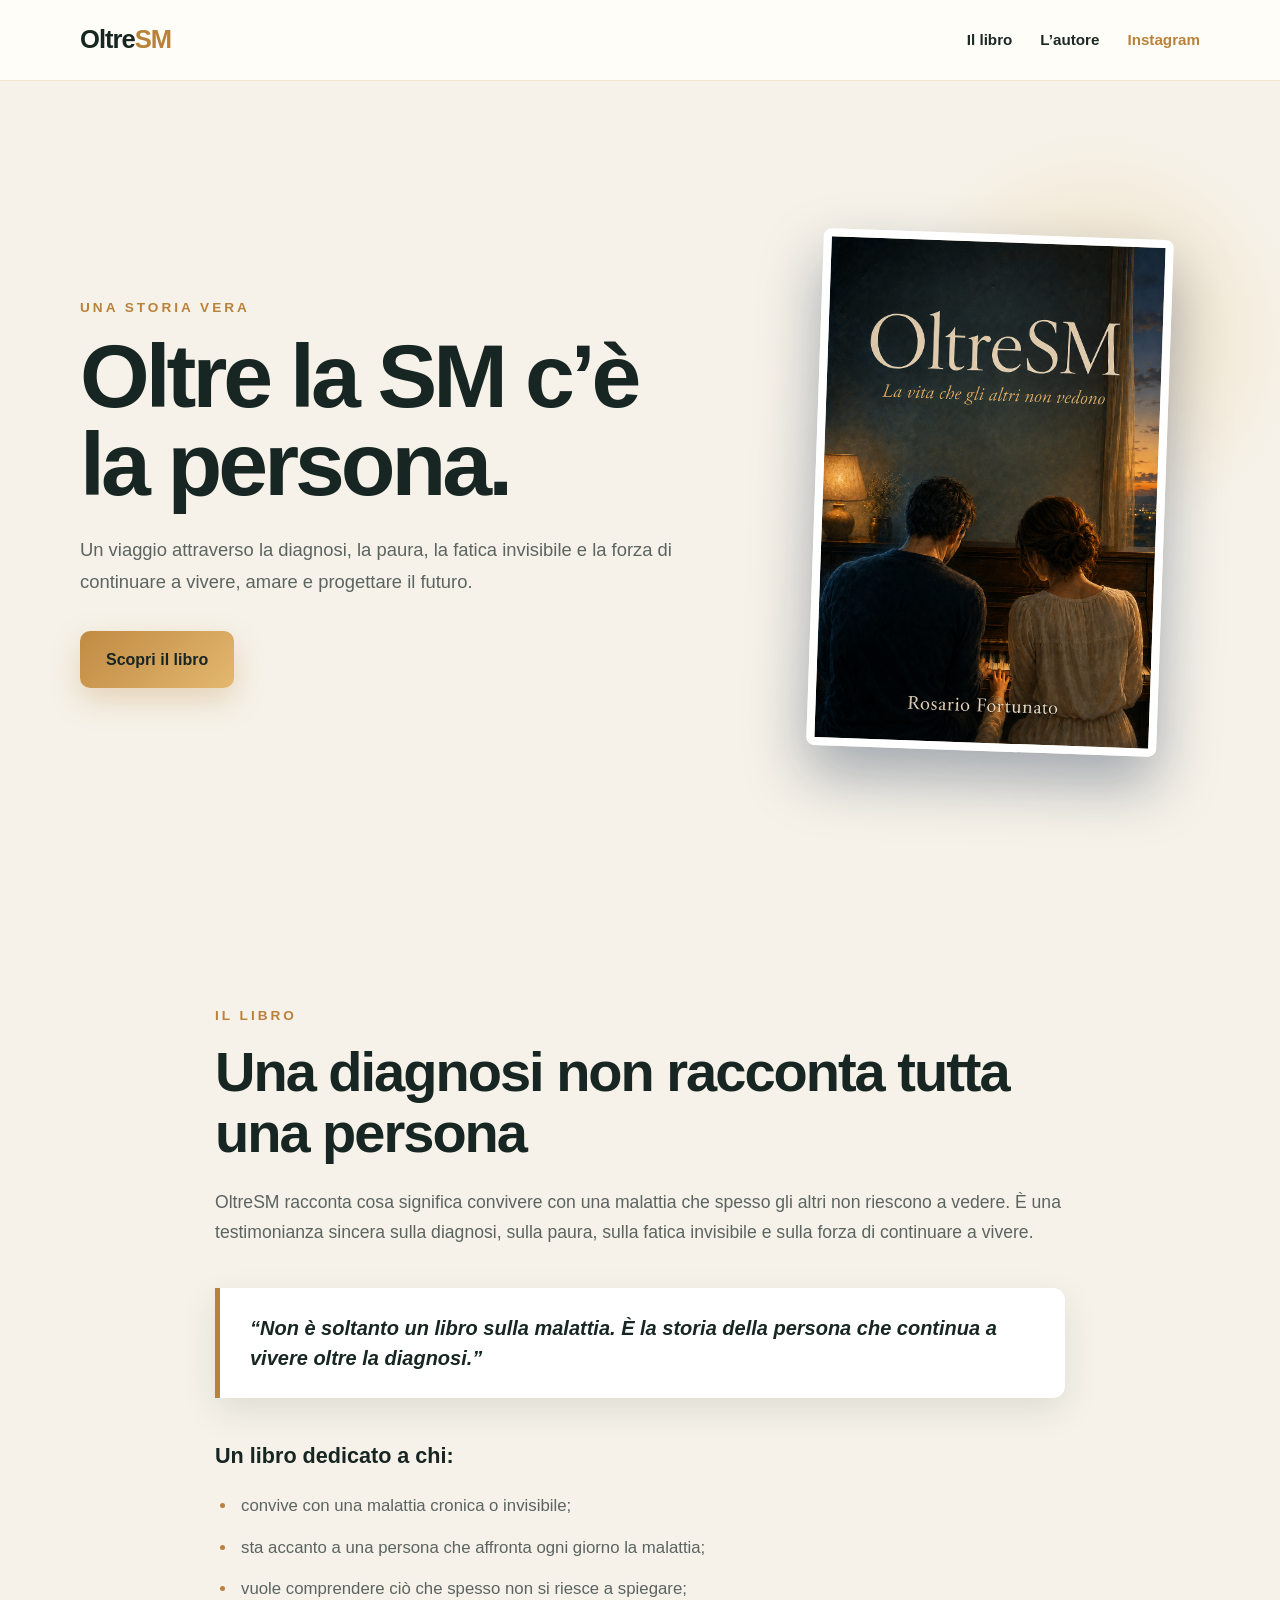
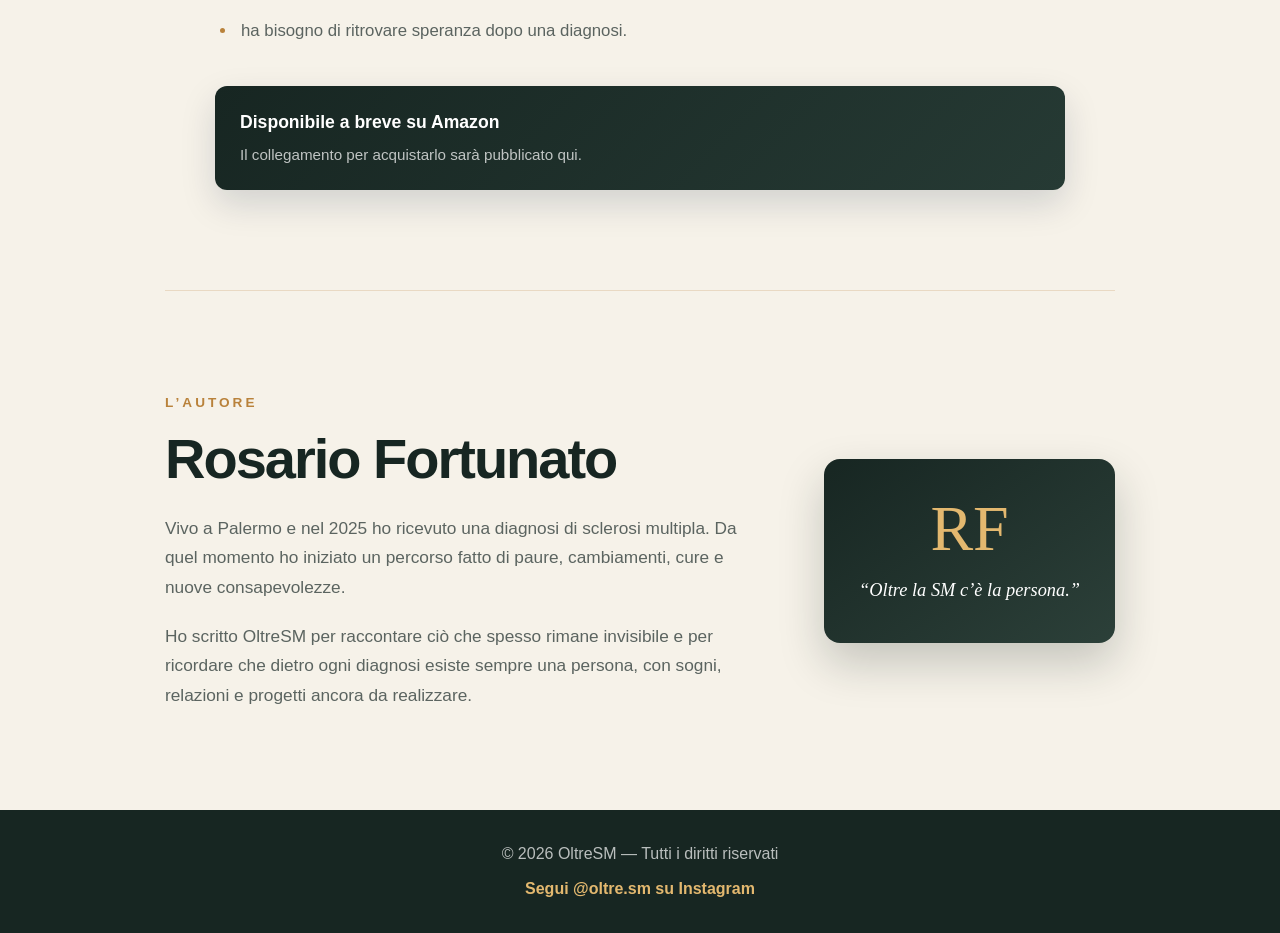
==== index.html @ 1e3ac96d "Caricamento sito Oltresm" ====
<!doctype html>
<html lang="it">
  <head>
    <meta charset="UTF-8" />
    <meta name="viewport" content="width=device-width, initial-scale=1.0" />

    <title>OltreSM | Oltre la diagnosi, la persona</title>
    <meta
      name="description"
      content="OltreSM è una testimonianza personale sulla sclerosi multipla e sulle malattie invisibili."
    />

    <link rel="stylesheet" href="style.css" />
  </head>

  <body>
    <header class="intestazione">
      <a class="logo" href="#inizio">Oltre<span>SM</span></a>

      <nav aria-label="Navigazione principale">
        <a href="#libro">Il libro</a>
        <a href="#autore">L’autore</a>

        <a
          class="link-instagram"
          href="https://www.instagram.com/oltre.sm/"
          target="_blank"
          rel="noopener noreferrer"
          aria-label="Visita OltreSM su Instagram"
        >
          Instagram
        </a>
      </nav>
    </header>

    <main id="inizio">
      <section class="presentazione">
        <div class="testo-presentazione">
          <p class="sopratitolo">Una storia vera</p>

          <h1>Oltre la SM c’è la persona.</h1>

          <p>
            Un viaggio attraverso la diagnosi, la paura, la fatica invisibile e
            la forza di continuare a vivere, amare e progettare il futuro.
          </p>

          <a class="pulsante" href="#libro">Scopri il libro</a>
        </div>

        <div class="contenitore-copertina">
          <img
            src="copertina-oltresm.png"
            alt="Copertina del libro OltreSM - La vita che gli altri non vedono di Rosario Fortunato"
          />
        </div>
      </section>

      <section class="sezione sezione-libro osserva" id="libro">
        <p class="sopratitolo">Il libro</p>

        <h2>Una diagnosi non racconta tutta una persona</h2>

        <p class="introduzione-libro">
          OltreSM racconta cosa significa convivere con una malattia che spesso
          gli altri non riescono a vedere. È una testimonianza sincera sulla
          diagnosi, sulla paura, sulla fatica invisibile e sulla forza di
          continuare a vivere.
        </p>

        <blockquote>
          “Non è soltanto un libro sulla malattia. È la storia della persona che
          continua a vivere oltre la diagnosi.”
        </blockquote>

        <h3>Un libro dedicato a chi:</h3>

        <ul class="destinatari-libro">
          <li>convive con una malattia cronica o invisibile;</li>
          <li>
            sta accanto a una persona che affronta ogni giorno la malattia;
          </li>
          <li>vuole comprendere ciò che spesso non si riesce a spiegare;</li>
          <li>ha bisogno di ritrovare speranza dopo una diagnosi.</li>
        </ul>

        <div class="disponibilita">
          <strong>Disponibile a breve su Amazon</strong>
          <span>Il collegamento per acquistarlo sarà pubblicato qui.</span>
        </div>
      </section>

      <section class="sezione sezione-autore osserva" id="autore">
        <div class="testo-autore">
          <p class="sopratitolo">L’autore</p>

          <h2>Rosario Fortunato</h2>

          <p>
            Vivo a Palermo e nel 2025 ho ricevuto una diagnosi di sclerosi
            multipla. Da quel momento ho iniziato un percorso fatto di paure,
            cambiamenti, cure e nuove consapevolezze.
          </p>

          <p>
            Ho scritto OltreSM per raccontare ciò che spesso rimane invisibile e
            per ricordare che dietro ogni diagnosi esiste sempre una persona,
            con sogni, relazioni e progetti ancora da realizzare.
          </p>
        </div>

        <aside class="firma-autore" aria-label="Messaggio dell’autore">
          <span class="iniziali-autore">RF</span>

          <p>“Oltre la SM c’è la persona.”</p>
        </aside>
      </section>
    </main>

    <footer>
      <p>© 2026 OltreSM — Tutti i diritti riservati</p>

      <a
        class="instagram-footer"
        href="https://www.instagram.com/oltre.sm/"
        target="_blank"
        rel="noopener noreferrer"
      >
        Segui @oltre.sm su Instagram
      </a>
    </footer>

    <script src="script.js"></script>
  </body>
</html>
---- style.css ----
:root {
  --blu-scuro: #071c3f;
  --blu: #1457d9;
  --azzurro: #59b8ff;
  --bianco: #ffffff;
  --sfondo: #f3f7ff;
  --testo: #17233b;
  --testo-secondario: #4a5872;
}

* {
  box-sizing: border-box;
  margin: 0;
  padding: 0;
}

html {
  scroll-behavior: smooth;
}

body {
  width: 100%;
  overflow-x: hidden;
  color: var(--testo);
  font-family: Arial, Helvetica, sans-serif;
  line-height: 1.7;
  background-color: var(--sfondo);
}

a {
  color: inherit;
  text-decoration: none;
}

img {
  max-width: 100%;
}

/* Intestazione */

.intestazione {
  position: sticky;
  top: 0;
  z-index: 10;
  display: flex;
  align-items: center;
  justify-content: space-between;
  padding: 18px max(24px, calc((100% - 1120px) / 2));
  background-color: rgba(255, 255, 255, 0.92);
  border-bottom: 1px solid rgba(20, 87, 217, 0.12);
  backdrop-filter: blur(12px);
  -webkit-backdrop-filter: blur(12px);
}

.logo {
  flex-shrink: 0;
  color: var(--blu-scuro);
  font-size: 1.6rem;
  font-weight: 800;
  letter-spacing: -1px;
}

.logo span {
  color: var(--blu);
}

nav {
  display: flex;
  align-items: center;
  gap: 28px;
}

nav a {
  font-size: 0.95rem;
  font-weight: 700;
  white-space: nowrap;
  transition: color 0.2s ease;
}

nav a:hover {
  color: var(--blu);
}

/* Presentazione principale */

.presentazione {
  position: relative;
  display: grid;
  grid-template-columns: 1.2fr 0.8fr;
  align-items: center;
  gap: 70px;
  width: min(1120px, calc(100% - 48px));
  min-height: calc(100vh - 77px);
  margin: auto;
  padding: 70px 0;
}

.presentazione::before {
  position: absolute;
  z-index: -1;
  top: 5%;
  right: -10%;
  width: 430px;
  height: 430px;
  content: "";
  background: radial-gradient(
    circle,
    rgba(89, 184, 255, 0.28),
    transparent 68%
  );
}

.testo-presentazione {
  max-width: 670px;
}

.sopratitolo {
  margin-bottom: 14px;
  color: var(--blu);
  font-size: 0.85rem;
  font-weight: 800;
  letter-spacing: 3px;
  text-transform: uppercase;
}

h1 {
  max-width: 760px;
  margin-bottom: 26px;
  color: var(--blu-scuro);
  font-size: clamp(3rem, 7vw, 5.8rem);
  line-height: 0.98;
  letter-spacing: -4px;
}

.testo-presentazione > p:not(.sopratitolo) {
  max-width: 610px;
  margin-bottom: 34px;
  color: var(--testo-secondario);
  font-size: 1.15rem;
}

.pulsante {
  display: inline-block;
  padding: 15px 26px;
  color: var(--bianco);
  font-weight: 700;
  background: linear-gradient(135deg, var(--blu), #2879f3);
  border-radius: 10px;
  box-shadow: 0 12px 30px rgba(20, 87, 217, 0.25);
  transition:
    transform 0.2s ease,
    box-shadow 0.2s ease;
}

.pulsante:hover {
  transform: translateY(-3px);
  box-shadow: 0 17px 35px rgba(20, 87, 217, 0.32);
}

.pulsante:focus-visible,
nav a:focus-visible,
.logo:focus-visible {
  outline: 3px solid var(--azzurro);
  outline-offset: 4px;
}

/* Copertina */

.contenitore-copertina {
  width: min(350px, 100%);
  margin: auto;
  transform: rotate(2deg);
  transition: transform 0.3s ease;
}

.contenitore-copertina:hover {
  transform: rotate(0deg) scale(1.02);
}

.contenitore-copertina img {
  display: block;
  width: 100%;
  height: auto;
  border: 8px solid var(--bianco);
  border-radius: 8px;
  box-shadow: 0 28px 60px rgba(7, 28, 63, 0.35);
}

/* Sezioni inferiori */

.sezione {
  width: min(850px, calc(100% - 48px));
  margin: auto;
  padding: 100px 0;
}

.sezione + .sezione {
  border-top: 1px solid rgba(20, 87, 217, 0.15);
}

.sezione h2 {
  margin-bottom: 24px;
  color: var(--blu-scuro);
  font-size: clamp(2rem, 5vw, 3.5rem);
  line-height: 1.1;
  letter-spacing: -2px;
}

.sezione > p:not(.sopratitolo) {
  color: var(--testo-secondario);
  font-size: 1.1rem;
}

/* Sezione libro */

.introduzione-libro {
  margin-bottom: 30px;
}

blockquote {
  margin: 40px 0;
  padding: 25px 30px;
  color: var(--blu-scuro);
  font-size: 1.25rem;
  font-weight: 700;
  font-style: italic;
  line-height: 1.5;
  background-color: var(--bianco);
  border-left: 5px solid var(--blu);
  border-radius: 0 12px 12px 0;
  box-shadow: 0 12px 35px rgba(7, 28, 63, 0.08);
}

.sezione-libro h3 {
  margin: 35px 0 18px;
  color: var(--blu-scuro);
  font-size: 1.35rem;
}

.destinatari-libro {
  display: grid;
  gap: 13px;
  margin-bottom: 40px;
  padding-left: 22px;
  color: var(--testo-secondario);
  font-size: 1.05rem;
}

.destinatari-libro li {
  padding-left: 4px;
}

.destinatari-libro li::marker {
  color: var(--blu);
}

.disponibilita {
  display: flex;
  flex-direction: column;
  gap: 5px;
  padding: 22px 25px;
  color: var(--bianco);
  background-color: var(--blu-scuro);
  border-radius: 12px;
  box-shadow: 0 14px 35px rgba(7, 28, 63, 0.15);
}

.disponibilita strong {
  font-size: 1.1rem;
}

.disponibilita span {
  color: rgba(255, 255, 255, 0.72);
  font-size: 0.95rem;
}

/* Le sezioni rimangono sempre visibili */

.osserva {
  opacity: 1;
  transform: none;
}

/* Parte finale */

footer {
  padding: 30px 24px;
  color: rgba(255, 255, 255, 0.7);
  text-align: center;
  background-color: var(--blu-scuro);
}

/* Tablet */

@media (max-width: 900px) {
  .presentazione {
    gap: 40px;
  }

  .contenitore-copertina {
    width: min(310px, 100%);
  }
}

/* Smartphone */

@media (max-width: 760px) {
  .intestazione {
    padding: 15px 18px;
  }

  .logo {
    font-size: 1.4rem;
  }

  nav {
    gap: 14px;
  }

  nav a {
    font-size: 0.8rem;
  }

  .presentazione {
    grid-template-columns: 1fr;
    gap: 50px;
    width: min(calc(100% - 36px), 600px);
    min-height: auto;
    padding: 65px 0 80px;
    text-align: center;
  }

  .presentazione::before {
    top: 12%;
    right: -55%;
    width: 350px;
    height: 350px;
  }

  .testo-presentazione {
    width: 100%;
  }

  .sopratitolo {
    font-size: 0.78rem;
    letter-spacing: 2.5px;
  }

  h1 {
    margin-bottom: 24px;
    font-size: clamp(2.7rem, 12vw, 3.2rem);
    line-height: 1.02;
    letter-spacing: -2px;
  }

  .testo-presentazione > p:not(.sopratitolo) {
    margin-right: auto;
    margin-bottom: 30px;
    margin-left: auto;
    font-size: 1.03rem;
  }

  .pulsante {
    padding: 14px 24px;
  }

  .contenitore-copertina {
    width: min(280px, 84%);
    transform: rotate(1deg);
  }

  .contenitore-copertina:hover {
    transform: rotate(0deg);
  }

  .sezione {
    width: min(calc(100% - 40px), 600px);
    padding: 75px 0;
  }

  .sezione h2 {
    font-size: clamp(2rem, 9vw, 2.8rem);
    letter-spacing: -1.5px;
  }

  .sezione > p:not(.sopratitolo) {
    font-size: 1.02rem;
  }

  blockquote {
    margin: 32px 0;
    padding: 22px 20px;
    font-size: 1.08rem;
  }

  .sezione-libro h3 {
    font-size: 1.2rem;
  }

  .destinatari-libro {
    gap: 12px;
    font-size: 1rem;
    text-align: left;
  }

  .disponibilita {
    padding: 20px;
    text-align: left;
  }

  footer {
    padding: 26px 20px;
    font-size: 0.9rem;
  }
}

/* Smartphone molto piccoli */

@media (max-width: 380px) {
  .intestazione {
    padding: 14px;
  }

  .logo {
    font-size: 1.25rem;
  }

  nav {
    gap: 10px;
  }

  nav a {
    font-size: 0.75rem;
  }

  h1 {
    font-size: 2.55rem;
  }

  .presentazione {
    width: calc(100% - 30px);
  }

  .sezione {
    width: calc(100% - 32px);
  }
}

/* Accessibilità */

@media (prefers-reduced-motion: reduce) {
  html {
    scroll-behavior: auto;
  }

  *,
  *::before,
  *::after {
    transition-duration: 0.01ms !important;
    animation-duration: 0.01ms !important;
    animation-iteration-count: 1 !important;
  }
}
@media (min-width: 761px) and (prefers-reduced-motion: no-preference) {
  .js .osserva {
    opacity: 0;
    transform: translateY(35px);
    transition:
      opacity 0.7s ease,
      transform 0.7s ease;
  }

  .js .osserva.visibile {
    opacity: 1;
    transform: translateY(0);
  }
}
/* Colori coordinati con la copertina di OltreSM */

:root {
  --blu-scuro: #172622;
  --blu: #b9823b;
  --azzurro: #e3b86f;
  --bianco: #ffffff;
  --sfondo: #f6f2e9;
  --testo: #1b2825;
  --testo-secondario: #5b6460;
}

.intestazione {
  background-color: rgba(255, 253, 248, 0.94);
  border-bottom-color: rgba(185, 130, 59, 0.2);
}

.presentazione::before {
  background: radial-gradient(
    circle,
    rgba(227, 184, 111, 0.3),
    transparent 68%
  );
}

.pulsante {
  color: var(--blu-scuro);
  background: linear-gradient(135deg, #c18a43, #e3b86f);
  box-shadow: 0 12px 30px rgba(185, 130, 59, 0.28);
}

.pulsante:hover {
  box-shadow: 0 17px 35px rgba(185, 130, 59, 0.38);
}

.sezione + .sezione {
  border-top-color: rgba(185, 130, 59, 0.22);
}

blockquote {
  box-shadow: 0 12px 35px rgba(23, 38, 34, 0.1);
}

.disponibilita {
  background: linear-gradient(135deg, #172622, #263a34);
}
/* Sezione autore */

.sezione-autore {
  display: grid;
  grid-template-columns: minmax(0, 1.35fr) minmax(220px, 0.65fr);
  align-items: center;
  gap: 55px;
  width: min(950px, calc(100% - 48px));
}

.testo-autore > p:not(.sopratitolo) {
  color: var(--testo-secondario);
  font-size: 1.08rem;
}

.testo-autore > p + p {
  margin-top: 20px;
}

.firma-autore {
  padding: 38px 30px;
  color: var(--bianco);
  text-align: center;
  background: linear-gradient(145deg, #172622, #2c4039);
  border-radius: 16px;
  box-shadow: 0 20px 45px rgba(23, 38, 34, 0.22);
}

.iniziali-autore {
  display: block;
  margin-bottom: 16px;
  color: var(--azzurro);
  font-family: Georgia, "Times New Roman", serif;
  font-size: 4rem;
  line-height: 1;
}

.firma-autore p {
  font-family: Georgia, "Times New Roman", serif;
  font-size: 1.15rem;
  font-style: italic;
  line-height: 1.5;
}

@media (max-width: 760px) {
  .sezione-autore {
    grid-template-columns: 1fr;
    gap: 35px;
    width: min(calc(100% - 40px), 600px);
  }

  .testo-autore {
    text-align: left;
  }

  .firma-autore {
    padding: 32px 24px;
  }
}
/* Collegamenti Instagram */

.link-instagram {
  color: var(--blu);
}

.instagram-footer {
  display: inline-block;
  margin-top: 8px;
  color: var(--azzurro);
  font-weight: 700;
  transition: color 0.2s ease;
}

.instagram-footer:hover {
  color: var(--bianco);
  text-decoration: underline;
}

.link-instagram:focus-visible,
.instagram-footer:focus-visible {
  outline: 3px solid var(--azzurro);
  outline-offset: 4px;
}
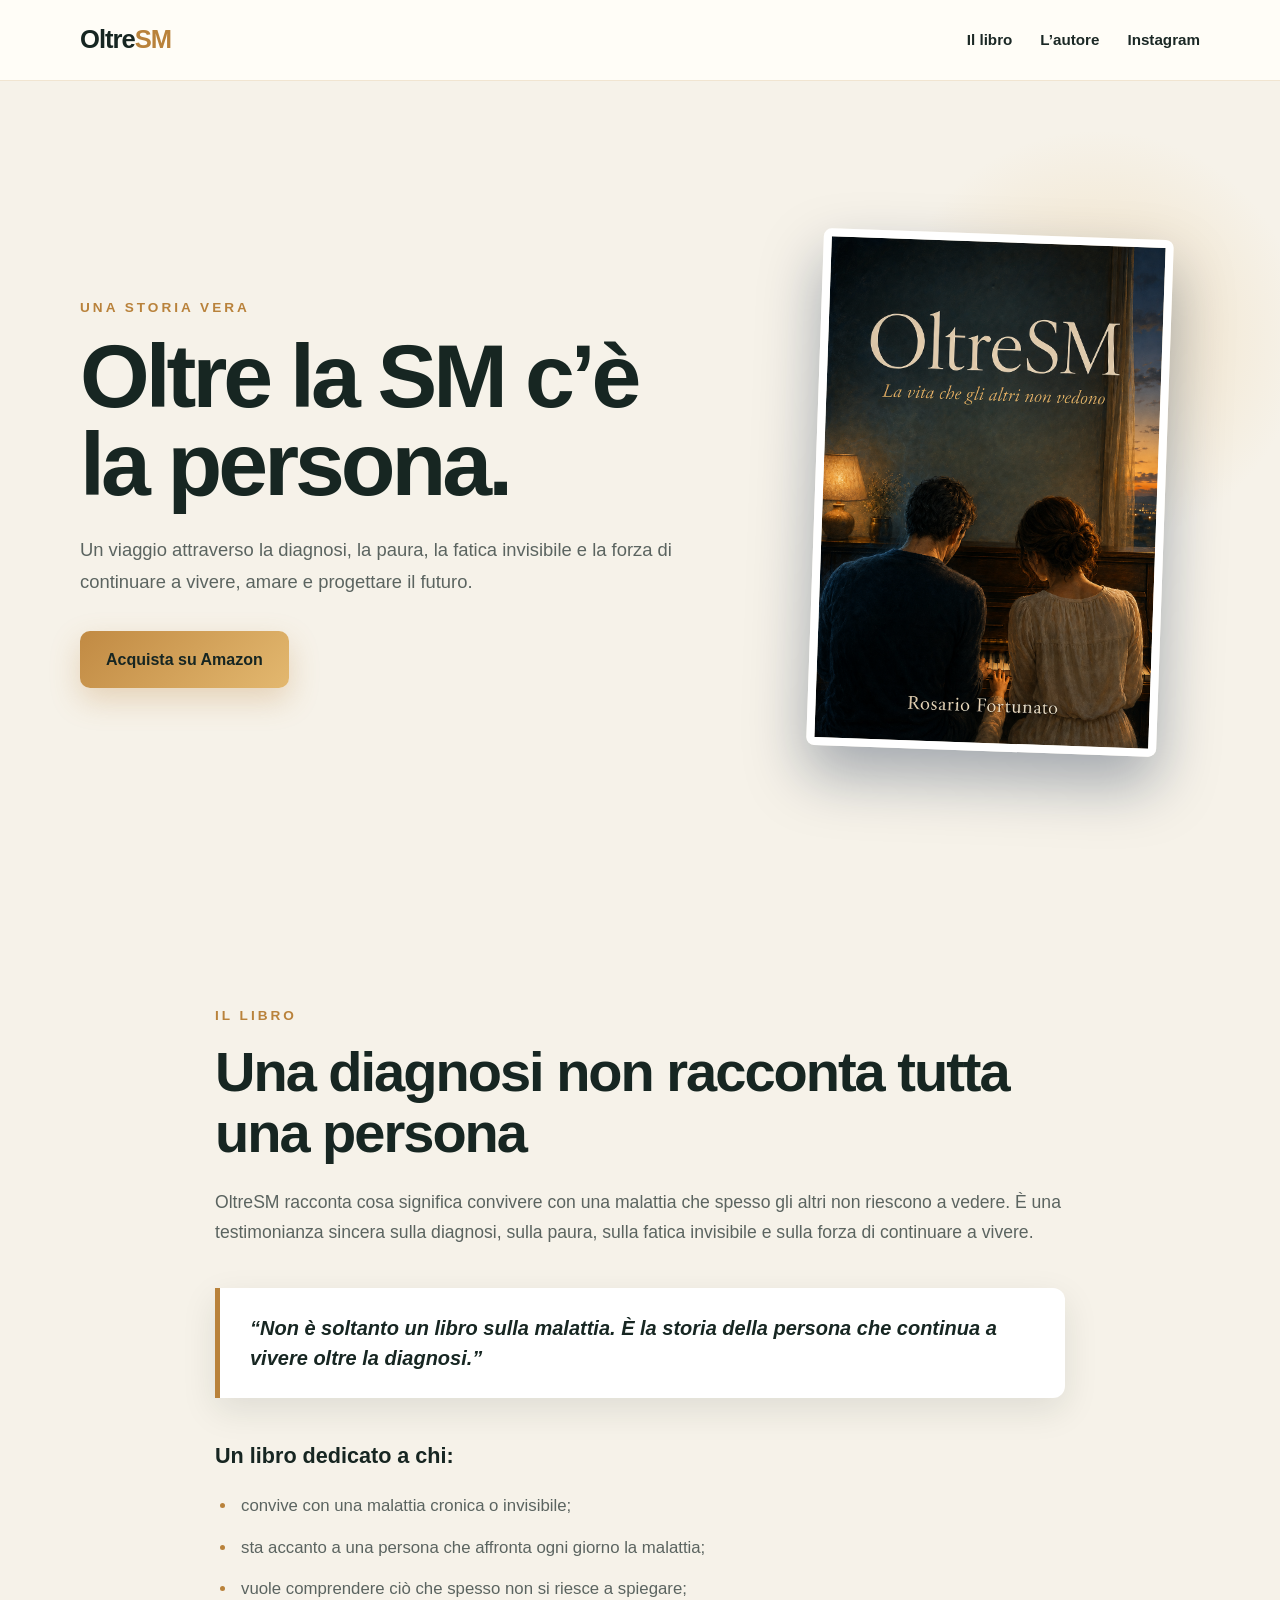
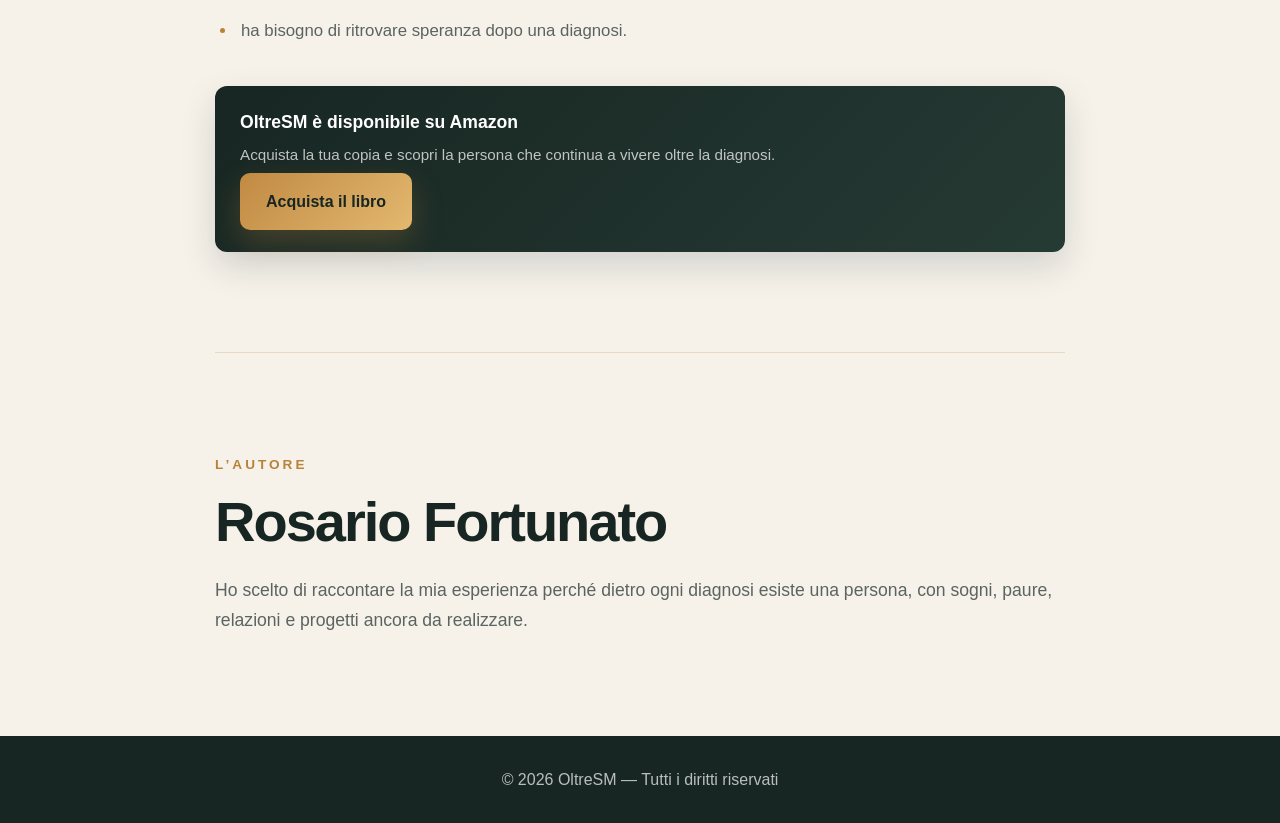
==== commit a05e26b2: "Add files via upload" ====
--- a/index.html
+++ b/index.html
@@ -5,10 +5,28 @@
     <meta name="viewport" content="width=device-width, initial-scale=1.0" />
 
     <title>OltreSM | Oltre la diagnosi, la persona</title>
+
     <meta
       name="description"
-      content="OltreSM è una testimonianza personale sulla sclerosi multipla e sulle malattie invisibili."
+      content="OltreSM di Rosario Fortunato è una testimonianza personale sulla sclerosi multipla e sulle malattie invisibili."
     />
+
+    <link rel="canonical" href="https://rosariofortunato.github.io/oltresm/" />
+
+    <meta property="og:title" content="OltreSM - Rosario Fortunato" />
+    <meta
+      property="og:description"
+      content="Una storia vera sulla persona che continua a vivere oltre la diagnosi."
+    />
+    <meta
+      property="og:image"
+      content="https://rosariofortunato.github.io/oltresm/copertina-oltresm.png"
+    />
+    <meta
+      property="og:url"
+      content="https://rosariofortunato.github.io/oltresm/"
+    />
+    <meta property="og:type" content="website" />
 
     <link rel="stylesheet" href="style.css" />
   </head>
@@ -17,16 +35,13 @@
     <header class="intestazione">
       <a class="logo" href="#inizio">Oltre<span>SM</span></a>
 
-      <nav aria-label="Navigazione principale">
+      <nav>
         <a href="#libro">Il libro</a>
         <a href="#autore">L’autore</a>
-
         <a
-          class="link-instagram"
           href="https://www.instagram.com/oltre.sm/"
           target="_blank"
           rel="noopener noreferrer"
-          aria-label="Visita OltreSM su Instagram"
         >
           Instagram
         </a>
@@ -45,7 +60,14 @@
             la forza di continuare a vivere, amare e progettare il futuro.
           </p>
 
-          <a class="pulsante" href="#libro">Scopri il libro</a>
+          <a
+            class="pulsante"
+            href="https://amzn.eu/d/0gkHBU9U"
+            target="_blank"
+            rel="noopener noreferrer"
+          >
+            Acquista su Amazon
+          </a>
         </div>
 
         <div class="contenitore-copertina">
@@ -85,49 +107,41 @@
         </ul>
 
         <div class="disponibilita">
-          <strong>Disponibile a breve su Amazon</strong>
-          <span>Il collegamento per acquistarlo sarà pubblicato qui.</span>
+          <strong>OltreSM è disponibile su Amazon</strong>
+
+          <span>
+            Acquista la tua copia e scopri la persona che continua a vivere
+            oltre la diagnosi.
+          </span>
+
+          <div>
+            <a
+              class="pulsante"
+              href="https://amzn.eu/d/0gkHBU9U"
+              target="_blank"
+              rel="noopener noreferrer"
+            >
+              Acquista il libro
+            </a>
+          </div>
         </div>
       </section>
 
-      <section class="sezione sezione-autore osserva" id="autore">
-        <div class="testo-autore">
-          <p class="sopratitolo">L’autore</p>
+      <section class="sezione osserva" id="autore">
+        <p class="sopratitolo">L’autore</p>
 
-          <h2>Rosario Fortunato</h2>
+        <h2>Rosario Fortunato</h2>
 
-          <p>
-            Vivo a Palermo e nel 2025 ho ricevuto una diagnosi di sclerosi
-            multipla. Da quel momento ho iniziato un percorso fatto di paure,
-            cambiamenti, cure e nuove consapevolezze.
-          </p>
-
-          <p>
-            Ho scritto OltreSM per raccontare ciò che spesso rimane invisibile e
-            per ricordare che dietro ogni diagnosi esiste sempre una persona,
-            con sogni, relazioni e progetti ancora da realizzare.
-          </p>
-        </div>
-
-        <aside class="firma-autore" aria-label="Messaggio dell’autore">
-          <span class="iniziali-autore">RF</span>
-
-          <p>“Oltre la SM c’è la persona.”</p>
-        </aside>
+        <p>
+          Ho scelto di raccontare la mia esperienza perché dietro ogni diagnosi
+          esiste una persona, con sogni, paure, relazioni e progetti ancora da
+          realizzare.
+        </p>
       </section>
     </main>
 
     <footer>
       <p>© 2026 OltreSM — Tutti i diritti riservati</p>
-
-      <a
-        class="instagram-footer"
-        href="https://www.instagram.com/oltre.sm/"
-        target="_blank"
-        rel="noopener noreferrer"
-      >
-        Segui @oltre.sm su Instagram
-      </a>
     </footer>
 
     <script src="script.js"></script>
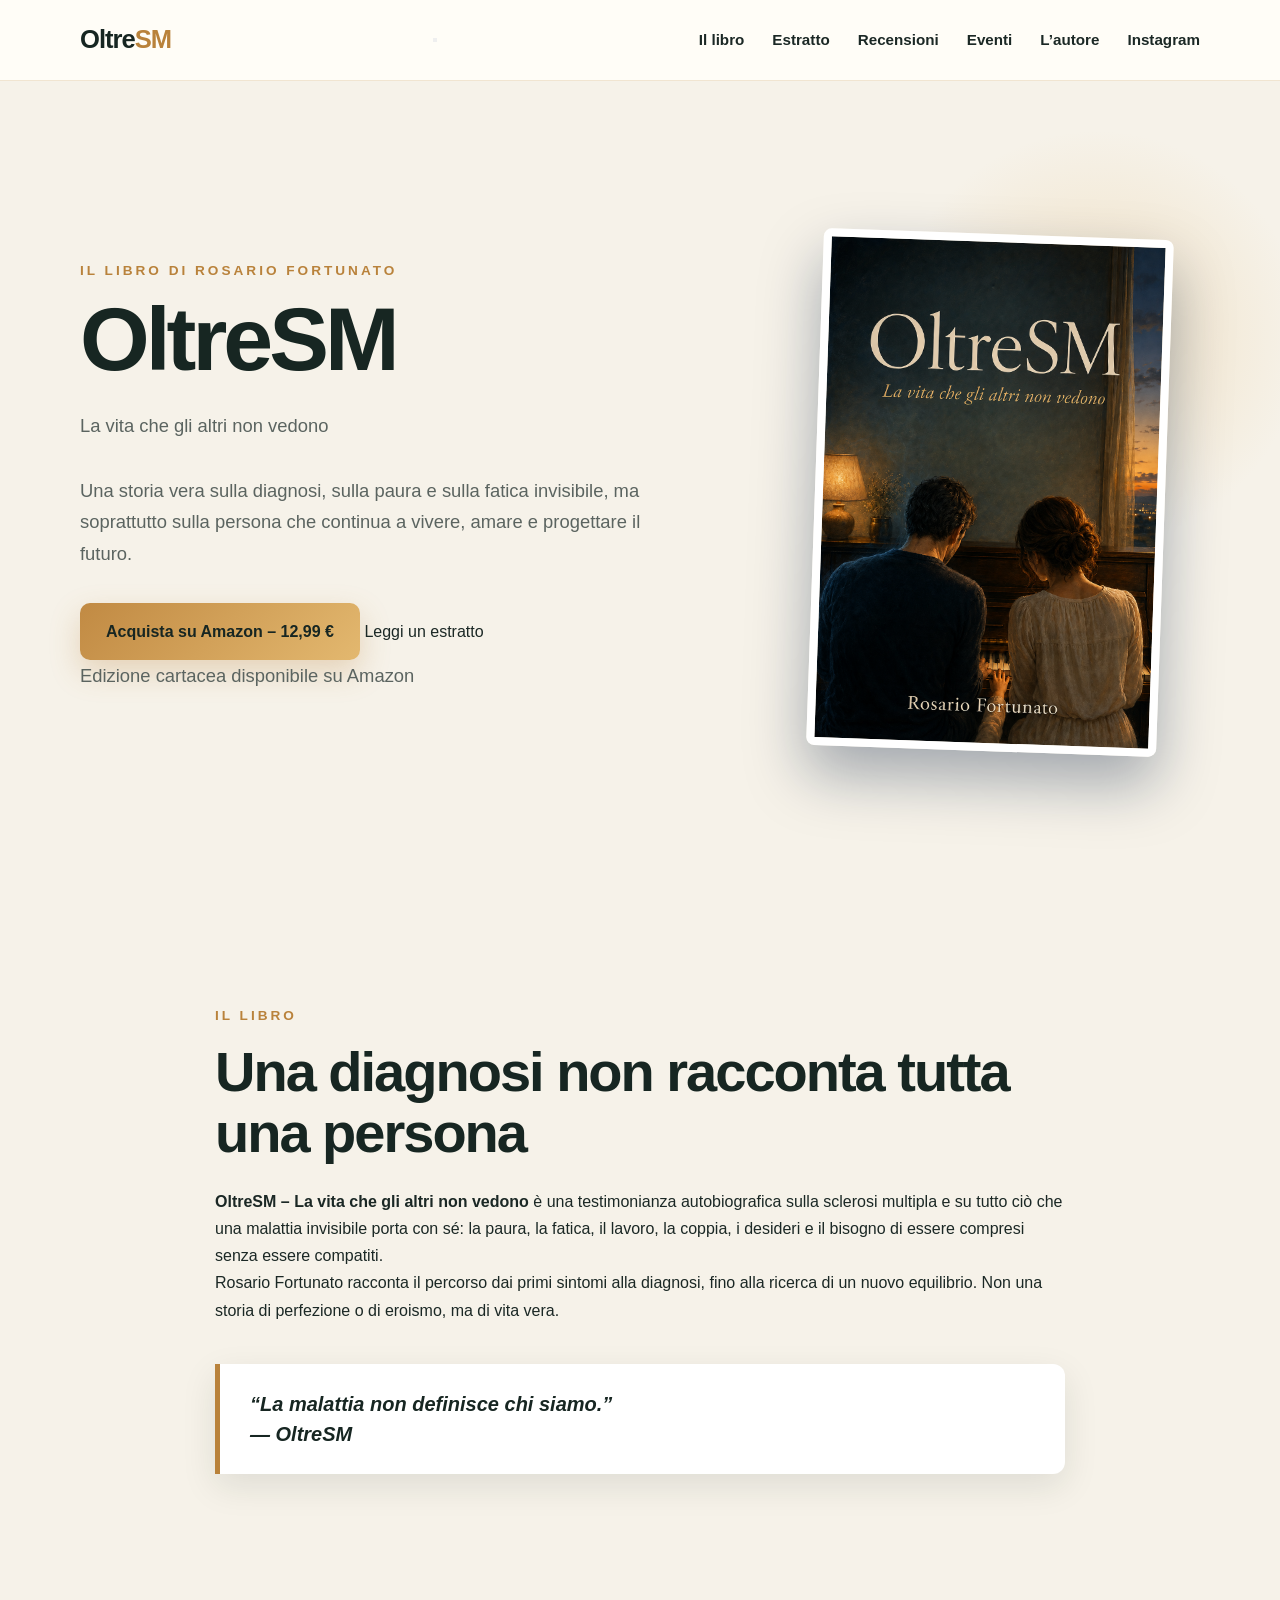
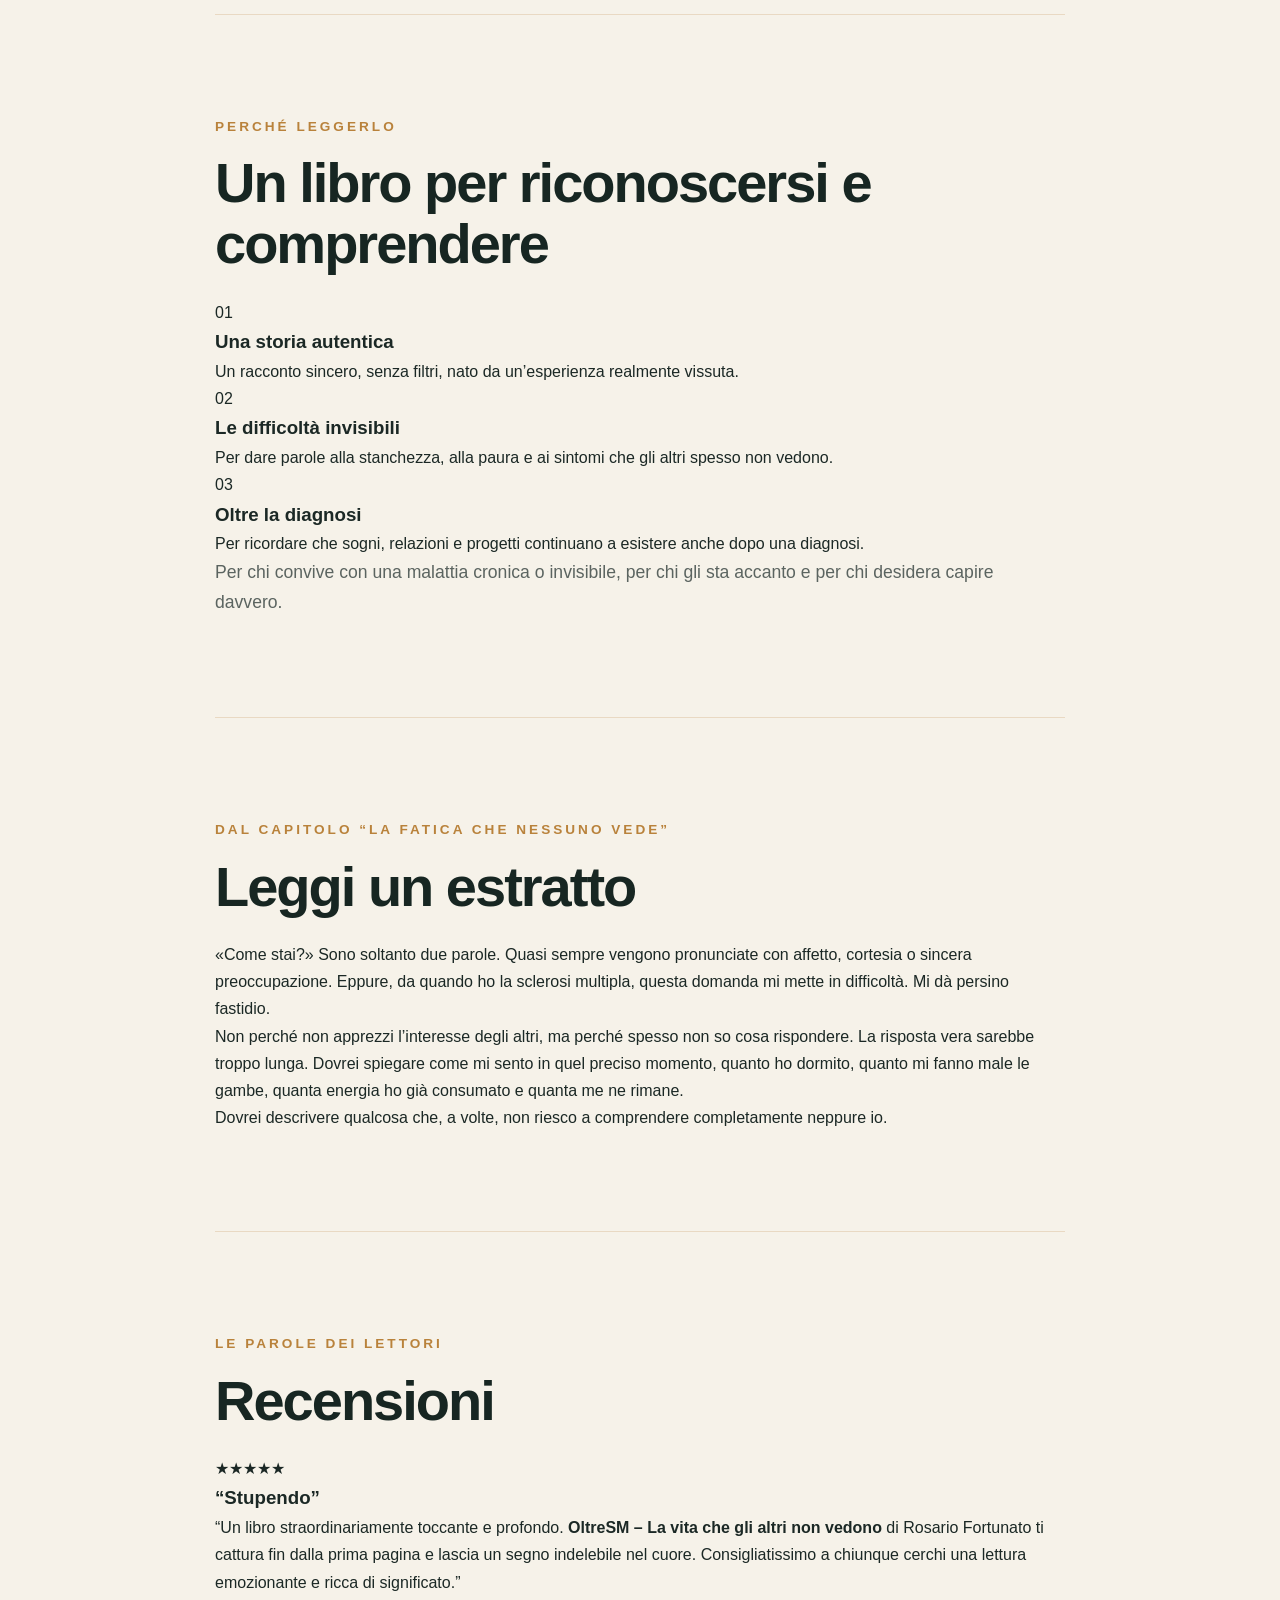
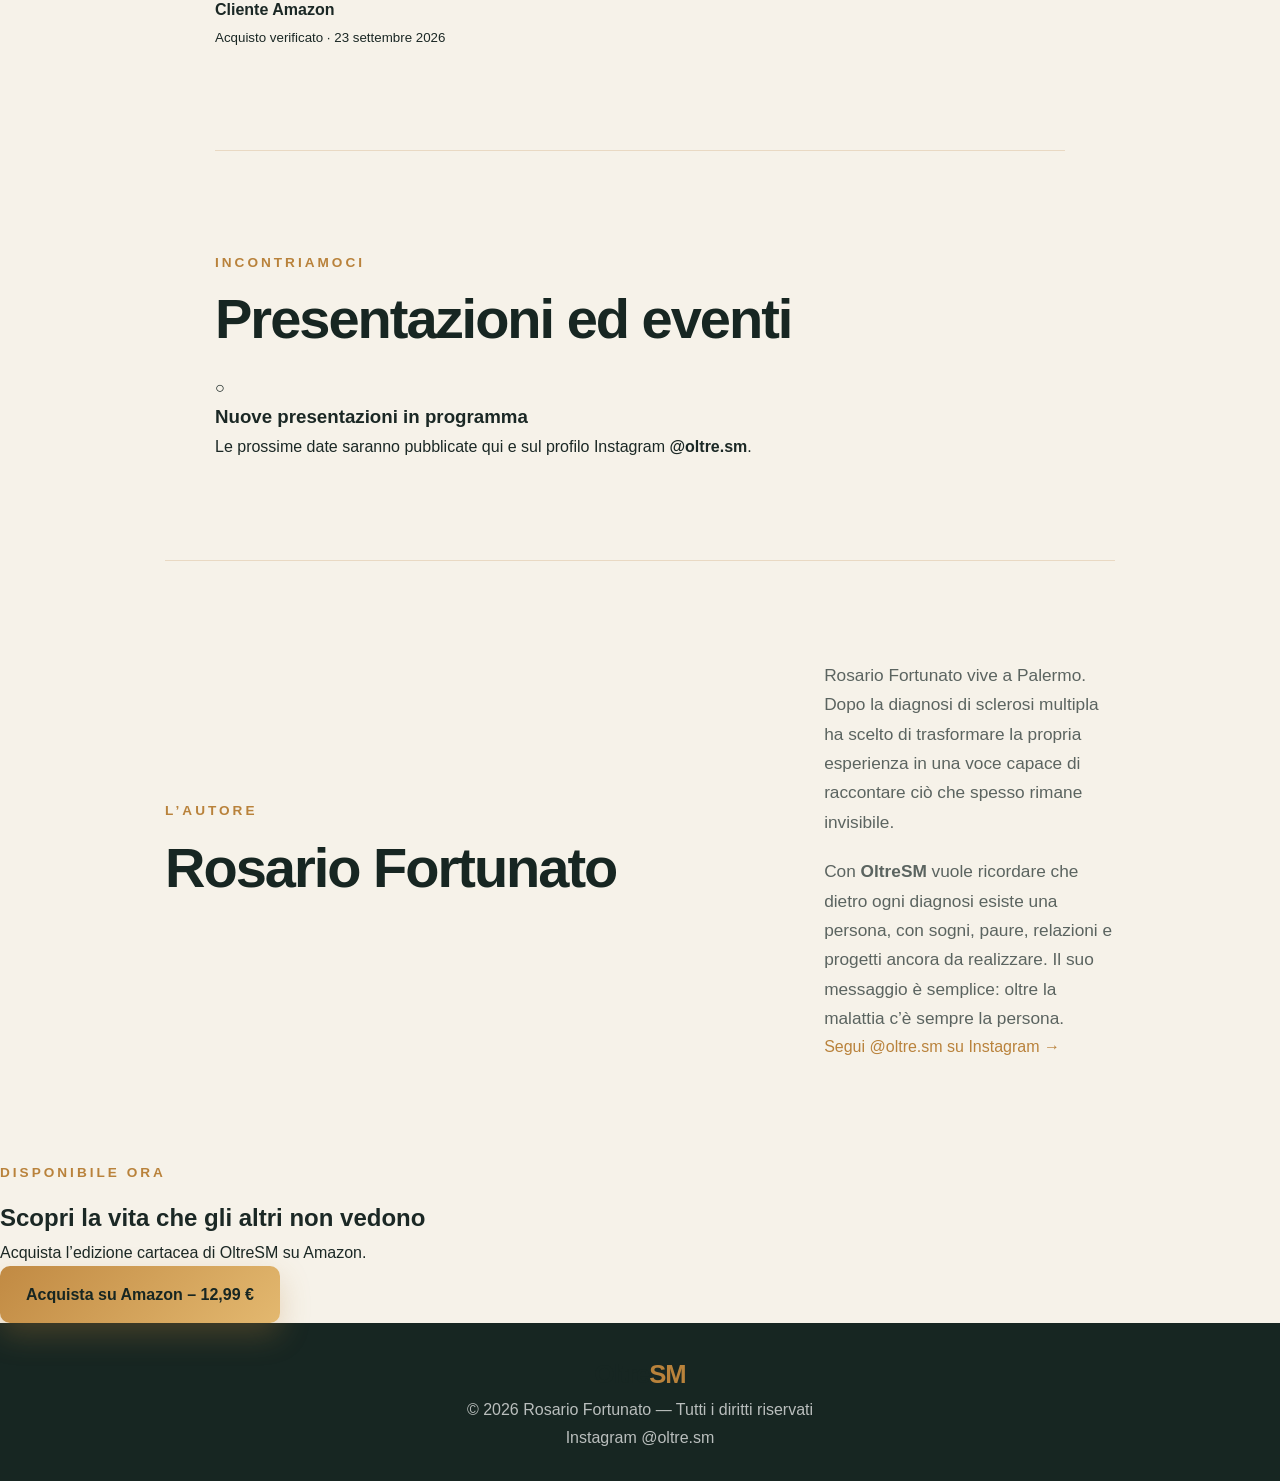
==== commit 549e4b25: "Aggiunta recensione amazon Updated the title, meta descriptions, and various content to enhance clar" ====
--- a/index.html
+++ b/index.html
@@ -4,41 +4,92 @@
     <meta charset="UTF-8" />
     <meta name="viewport" content="width=device-width, initial-scale=1.0" />
 
-    <title>OltreSM | Oltre la diagnosi, la persona</title>
+    <title>OltreSM – La vita che gli altri non vedono | Rosario Fortunato</title>
 
     <meta
       name="description"
-      content="OltreSM di Rosario Fortunato è una testimonianza personale sulla sclerosi multipla e sulle malattie invisibili."
-    />
-
-    <link rel="canonical" href="https://rosariofortunato.github.io/oltresm/" />
-
-    <meta property="og:title" content="OltreSM - Rosario Fortunato" />
+      content="OltreSM – La vita che gli altri non vedono, il libro di Rosario Fortunato: una testimonianza autentica sulla sclerosi multipla, la fatica invisibile e la vita oltre la diagnosi."
+    />
+
+    <link
+      rel="canonical"
+      href="https://rosariofortunato.github.io/oltresm/"
+    />
+
+    <meta
+      property="og:title"
+      content="OltreSM – La vita che gli altri non vedono"
+    />
+
     <meta
       property="og:description"
       content="Una storia vera sulla persona che continua a vivere oltre la diagnosi."
     />
+
     <meta
       property="og:image"
       content="https://rosariofortunato.github.io/oltresm/copertina-oltresm.png"
     />
+
     <meta
       property="og:url"
       content="https://rosariofortunato.github.io/oltresm/"
     />
-    <meta property="og:type" content="website" />
+
+    <meta property="og:type" content="book" />
+    <meta name="theme-color" content="#10243e" />
 
     <link rel="stylesheet" href="style.css" />
+
+    <script type="application/ld+json">
+      {
+        "@context": "https://schema.org",
+        "@type": "Book",
+        "name": "OltreSM – La vita che gli altri non vedono",
+        "author": {
+          "@type": "Person",
+          "name": "Rosario Fortunato"
+        },
+        "inLanguage": "it",
+        "bookFormat": "https://schema.org/Paperback",
+        "offers": {
+          "@type": "Offer",
+          "price": "12.99",
+          "priceCurrency": "EUR",
+          "url": "https://amzn.eu/d/0gkHBU9U",
+          "availability": "https://schema.org/InStock"
+        }
+      }
+    </script>
   </head>
 
   <body>
     <header class="intestazione">
-      <a class="logo" href="#inizio">Oltre<span>SM</span></a>
-
-      <nav>
+      <a class="logo" href="#inizio" aria-label="Torna all'inizio">
+        Oltre<span>SM</span>
+      </a>
+
+      <button
+        class="menu-toggle"
+        type="button"
+        aria-expanded="false"
+        aria-controls="menu-principale"
+        aria-label="Apri il menu"
+      >
+        <span></span>
+        <span></span>
+        <span></span>
+      </button>
+
+      <nav id="menu-principale" aria-label="Navigazione principale">
         <a href="#libro">Il libro</a>
+        <a href="#estratto">Estratto</a>
+        <a href="#recensioni">Recensioni</a>
+        <a href="#eventi">Eventi</a>
         <a href="#autore">L’autore</a>
+
         <a
+          class="nav-instagram"
           href="https://www.instagram.com/oltre.sm/"
           target="_blank"
           rel="noopener noreferrer"
@@ -51,97 +102,277 @@
     <main id="inizio">
       <section class="presentazione">
         <div class="testo-presentazione">
-          <p class="sopratitolo">Una storia vera</p>
-
-          <h1>Oltre la SM c’è la persona.</h1>
-
-          <p>
-            Un viaggio attraverso la diagnosi, la paura, la fatica invisibile e
-            la forza di continuare a vivere, amare e progettare il futuro.
-          </p>
-
-          <a
-            class="pulsante"
-            href="https://amzn.eu/d/0gkHBU9U"
-            target="_blank"
-            rel="noopener noreferrer"
-          >
-            Acquista su Amazon
-          </a>
-        </div>
-
-        <div class="contenitore-copertina">
-          <img
-            src="copertina-oltresm.png"
-            alt="Copertina del libro OltreSM - La vita che gli altri non vedono di Rosario Fortunato"
-          />
-        </div>
-      </section>
-
-      <section class="sezione sezione-libro osserva" id="libro">
-        <p class="sopratitolo">Il libro</p>
-
-        <h2>Una diagnosi non racconta tutta una persona</h2>
-
-        <p class="introduzione-libro">
-          OltreSM racconta cosa significa convivere con una malattia che spesso
-          gli altri non riescono a vedere. È una testimonianza sincera sulla
-          diagnosi, sulla paura, sulla fatica invisibile e sulla forza di
-          continuare a vivere.
-        </p>
-
-        <blockquote>
-          “Non è soltanto un libro sulla malattia. È la storia della persona che
-          continua a vivere oltre la diagnosi.”
-        </blockquote>
-
-        <h3>Un libro dedicato a chi:</h3>
-
-        <ul class="destinatari-libro">
-          <li>convive con una malattia cronica o invisibile;</li>
-          <li>
-            sta accanto a una persona che affronta ogni giorno la malattia;
-          </li>
-          <li>vuole comprendere ciò che spesso non si riesce a spiegare;</li>
-          <li>ha bisogno di ritrovare speranza dopo una diagnosi.</li>
-        </ul>
-
-        <div class="disponibilita">
-          <strong>OltreSM è disponibile su Amazon</strong>
-
-          <span>
-            Acquista la tua copia e scopri la persona che continua a vivere
-            oltre la diagnosi.
-          </span>
-
-          <div>
+          <p class="sopratitolo">Il libro di Rosario Fortunato</p>
+
+          <h1>Oltre<span>SM</span></h1>
+
+          <p class="sottotitolo">La vita che gli altri non vedono</p>
+
+          <p class="testo-hero">
+            Una storia vera sulla diagnosi, sulla paura e sulla fatica
+            invisibile, ma soprattutto sulla persona che continua a vivere,
+            amare e progettare il futuro.
+          </p>
+
+          <div class="azioni-hero">
             <a
               class="pulsante"
               href="https://amzn.eu/d/0gkHBU9U"
               target="_blank"
               rel="noopener noreferrer"
             >
-              Acquista il libro
+              Acquista su Amazon – 12,99 €
+            </a>
+
+            <a class="pulsante-secondario" href="#estratto">
+              Leggi un estratto
             </a>
           </div>
-        </div>
-      </section>
-
-      <section class="sezione osserva" id="autore">
-        <p class="sopratitolo">L’autore</p>
-
-        <h2>Rosario Fortunato</h2>
-
-        <p>
-          Ho scelto di raccontare la mia esperienza perché dietro ogni diagnosi
-          esiste una persona, con sogni, paure, relazioni e progetti ancora da
-          realizzare.
+
+          <p class="nota-formato">
+            Edizione cartacea disponibile su Amazon
+          </p>
+        </div>
+
+        <div class="contenitore-copertina">
+          <img
+            src="copertina-oltresm.png"
+            alt="Copertina del libro OltreSM – La vita che gli altri non vedono di Rosario Fortunato"
+          />
+        </div>
+      </section>
+
+      <section class="sezione sezione-libro osserva" id="libro">
+        <div class="titolo-sezione">
+          <p class="sopratitolo">Il libro</p>
+
+          <h2>Una diagnosi non racconta tutta una persona</h2>
+        </div>
+
+        <div class="griglia-libro">
+          <div>
+            <p>
+              <strong>OltreSM – La vita che gli altri non vedono</strong>
+              è una testimonianza autobiografica sulla sclerosi multipla e su
+              tutto ciò che una malattia invisibile porta con sé: la paura, la
+              fatica, il lavoro, la coppia, i desideri e il bisogno di essere
+              compresi senza essere compatiti.
+            </p>
+
+            <p>
+              Rosario Fortunato racconta il percorso dai primi sintomi alla
+              diagnosi, fino alla ricerca di un nuovo equilibrio. Non una storia
+              di perfezione o di eroismo, ma di vita vera.
+            </p>
+          </div>
+
+          <blockquote>
+            <p>“La malattia non definisce chi siamo.”</p>
+            <cite>— OltreSM</cite>
+          </blockquote>
+        </div>
+      </section>
+
+      <section class="sezione sezione-chiara osserva" id="motivi">
+        <div class="titolo-sezione centrato">
+          <p class="sopratitolo">Perché leggerlo</p>
+
+          <h2>Un libro per riconoscersi e comprendere</h2>
+        </div>
+
+        <div class="griglia-motivi">
+          <article class="scheda-motivo">
+            <span class="numero">01</span>
+
+            <h3>Una storia autentica</h3>
+
+            <p>
+              Un racconto sincero, senza filtri, nato da un’esperienza realmente
+              vissuta.
+            </p>
+          </article>
+
+          <article class="scheda-motivo">
+            <span class="numero">02</span>
+
+            <h3>Le difficoltà invisibili</h3>
+
+            <p>
+              Per dare parole alla stanchezza, alla paura e ai sintomi che gli
+              altri spesso non vedono.
+            </p>
+          </article>
+
+          <article class="scheda-motivo">
+            <span class="numero">03</span>
+
+            <h3>Oltre la diagnosi</h3>
+
+            <p>
+              Per ricordare che sogni, relazioni e progetti continuano a
+              esistere anche dopo una diagnosi.
+            </p>
+          </article>
+        </div>
+
+        <p class="destinatari">
+          Per chi convive con una malattia cronica o invisibile, per chi gli sta
+          accanto e per chi desidera capire davvero.
         </p>
       </section>
+
+      <section class="sezione sezione-estratto osserva" id="estratto">
+        <div class="titolo-sezione">
+          <p class="sopratitolo">
+            Dal capitolo “La fatica che nessuno vede”
+          </p>
+
+          <h2>Leggi un estratto</h2>
+        </div>
+
+        <div class="estratto">
+          <p>
+            «Come stai?» Sono soltanto due parole. Quasi sempre vengono
+            pronunciate con affetto, cortesia o sincera preoccupazione. Eppure,
+            da quando ho la sclerosi multipla, questa domanda mi mette in
+            difficoltà. Mi dà persino fastidio.
+          </p>
+
+          <p>
+            Non perché non apprezzi l’interesse degli altri, ma perché spesso
+            non so cosa rispondere. La risposta vera sarebbe troppo lunga.
+            Dovrei spiegare come mi sento in quel preciso momento, quanto ho
+            dormito, quanto mi fanno male le gambe, quanta energia ho già
+            consumato e quanta me ne rimane.
+          </p>
+
+          <p>
+            Dovrei descrivere qualcosa che, a volte, non riesco a comprendere
+            completamente neppure io.
+          </p>
+        </div>
+      </section>
+
+      <section class="sezione sezione-chiara osserva" id="recensioni">
+        <div class="titolo-sezione centrato">
+          <p class="sopratitolo">Le parole dei lettori</p>
+
+          <h2>Recensioni</h2>
+        </div>
+
+        <article class="stato-vuoto">
+          <div
+            class="stelle"
+            aria-label="Recensione di cinque stelle su cinque"
+          >
+            ★★★★★
+          </div>
+
+          <h3>“Stupendo”</h3>
+
+          <p>
+            “Un libro straordinariamente toccante e profondo.
+            <strong>OltreSM – La vita che gli altri non vedono</strong>
+            di Rosario Fortunato ti cattura fin dalla prima pagina e lascia un
+            segno indelebile nel cuore. Consigliatissimo a chiunque cerchi una
+            lettura emozionante e ricca di significato.”
+          </p>
+
+          <p>
+            <strong>Cliente Amazon</strong><br />
+            <small>Acquisto verificato · 23 settembre 2026</small>
+          </p>
+        </article>
+      </section>
+
+      <section class="sezione osserva" id="eventi">
+        <div class="titolo-sezione centrato">
+          <p class="sopratitolo">Incontriamoci</p>
+
+          <h2>Presentazioni ed eventi</h2>
+        </div>
+
+        <div class="stato-vuoto evento-vuoto">
+          <span class="icona-calendario" aria-hidden="true">○</span>
+
+          <h3>Nuove presentazioni in programma</h3>
+
+          <p>
+            Le prossime date saranno pubblicate qui e sul profilo Instagram
+            <strong>@oltre.sm</strong>.
+          </p>
+        </div>
+      </section>
+
+      <section class="sezione sezione-autore osserva" id="autore">
+        <div class="titolo-sezione">
+          <p class="sopratitolo">L’autore</p>
+
+          <h2>Rosario Fortunato</h2>
+        </div>
+
+        <div class="testo-autore">
+          <p>
+            Rosario Fortunato vive a Palermo. Dopo la diagnosi di sclerosi
+            multipla ha scelto di trasformare la propria esperienza in una voce
+            capace di raccontare ciò che spesso rimane invisibile.
+          </p>
+
+          <p>
+            Con <strong>OltreSM</strong> vuole ricordare che dietro ogni diagnosi
+            esiste una persona, con sogni, paure, relazioni e progetti ancora da
+            realizzare. Il suo messaggio è semplice: oltre la malattia c’è
+            sempre la persona.
+          </p>
+
+          <a
+            class="link-instagram"
+            href="https://www.instagram.com/oltre.sm/"
+            target="_blank"
+            rel="noopener noreferrer"
+          >
+            Segui @oltre.sm su Instagram →
+          </a>
+        </div>
+      </section>
+
+      <section
+        class="invito-finale osserva"
+        aria-labelledby="titolo-acquisto"
+      >
+        <p class="sopratitolo">Disponibile ora</p>
+
+        <h2 id="titolo-acquisto">
+          Scopri la vita che gli altri non vedono
+        </h2>
+
+        <p>Acquista l’edizione cartacea di OltreSM su Amazon.</p>
+
+        <a
+          class="pulsante pulsante-chiaro"
+          href="https://amzn.eu/d/0gkHBU9U"
+          target="_blank"
+          rel="noopener noreferrer"
+        >
+          Acquista su Amazon – 12,99 €
+        </a>
+      </section>
     </main>
 
     <footer>
-      <p>© 2026 OltreSM — Tutti i diritti riservati</p>
+      <a class="logo logo-footer" href="#inizio">
+        Oltre<span>SM</span>
+      </a>
+
+      <p>© 2026 Rosario Fortunato — Tutti i diritti riservati</p>
+
+      <a
+        href="https://www.instagram.com/oltre.sm/"
+        target="_blank"
+        rel="noopener noreferrer"
+      >
+        Instagram @oltre.sm
+      </a>
     </footer>
 
     <script src="script.js"></script>
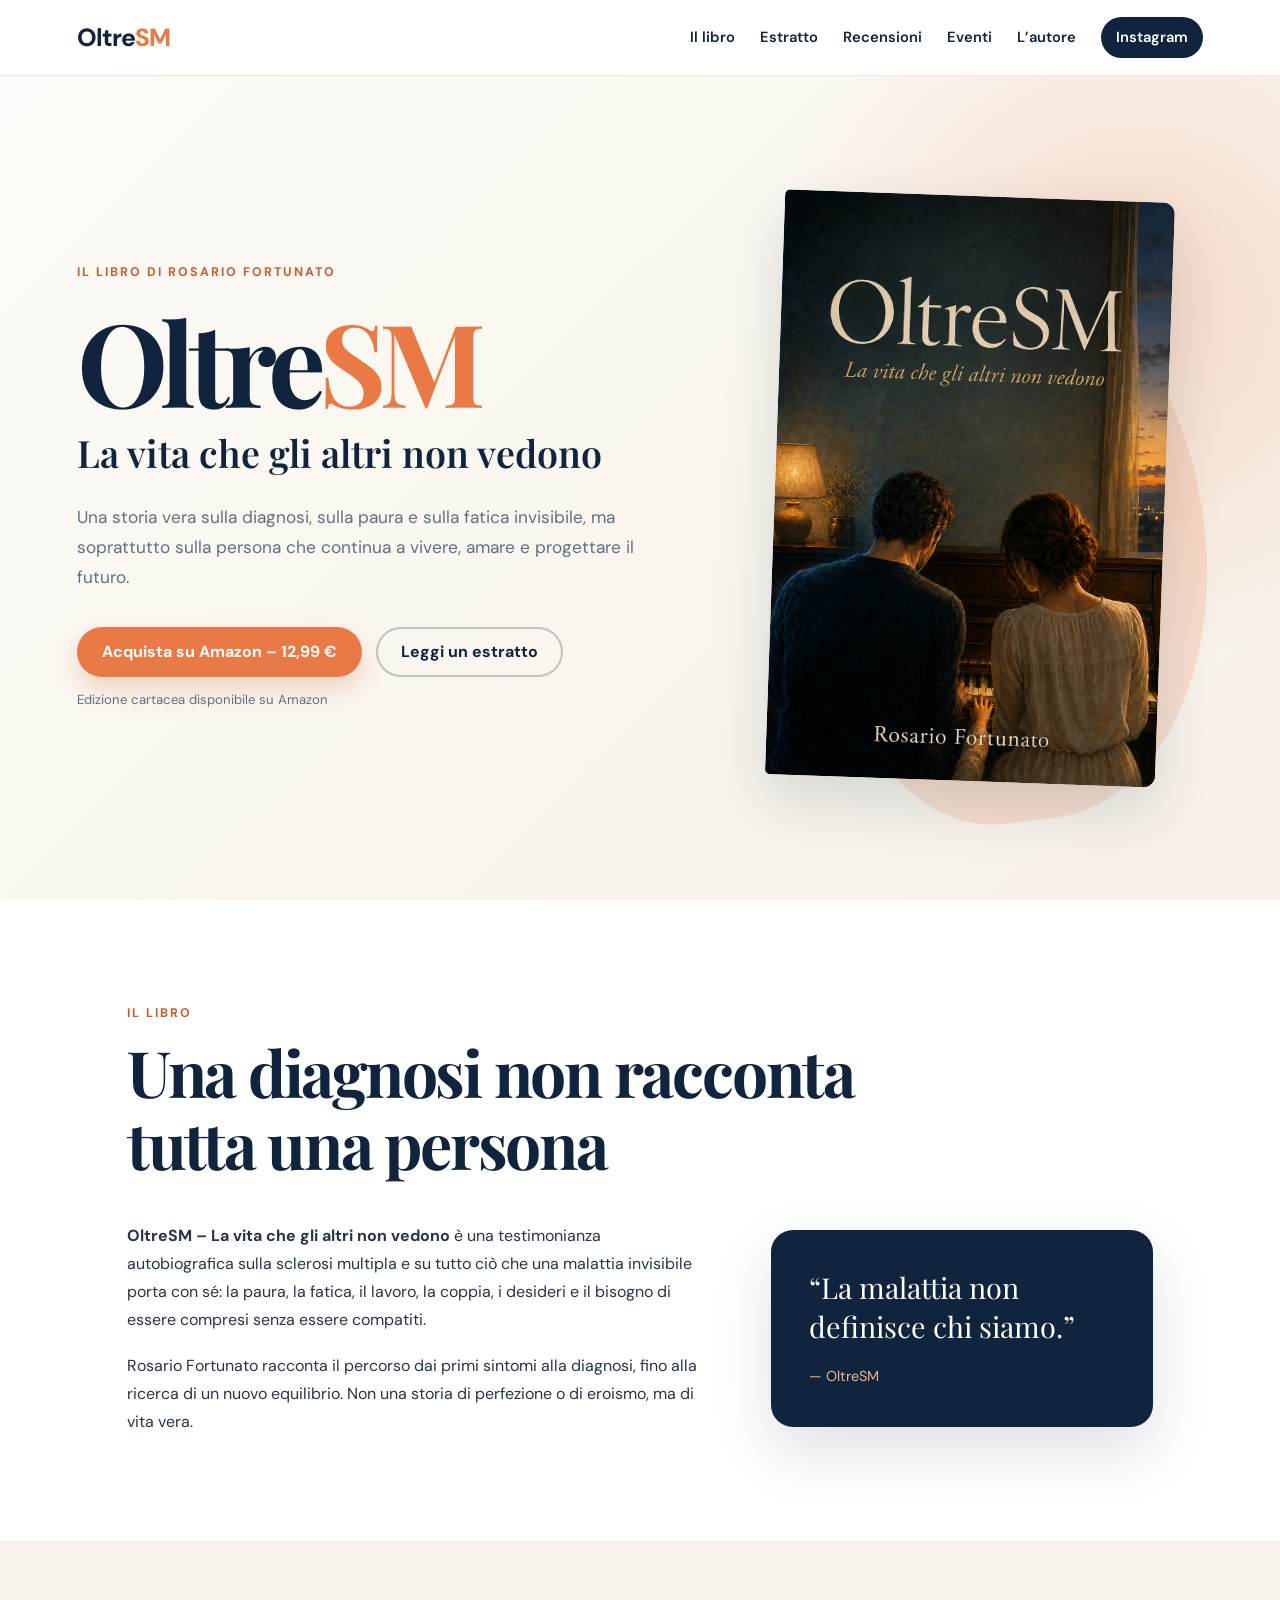
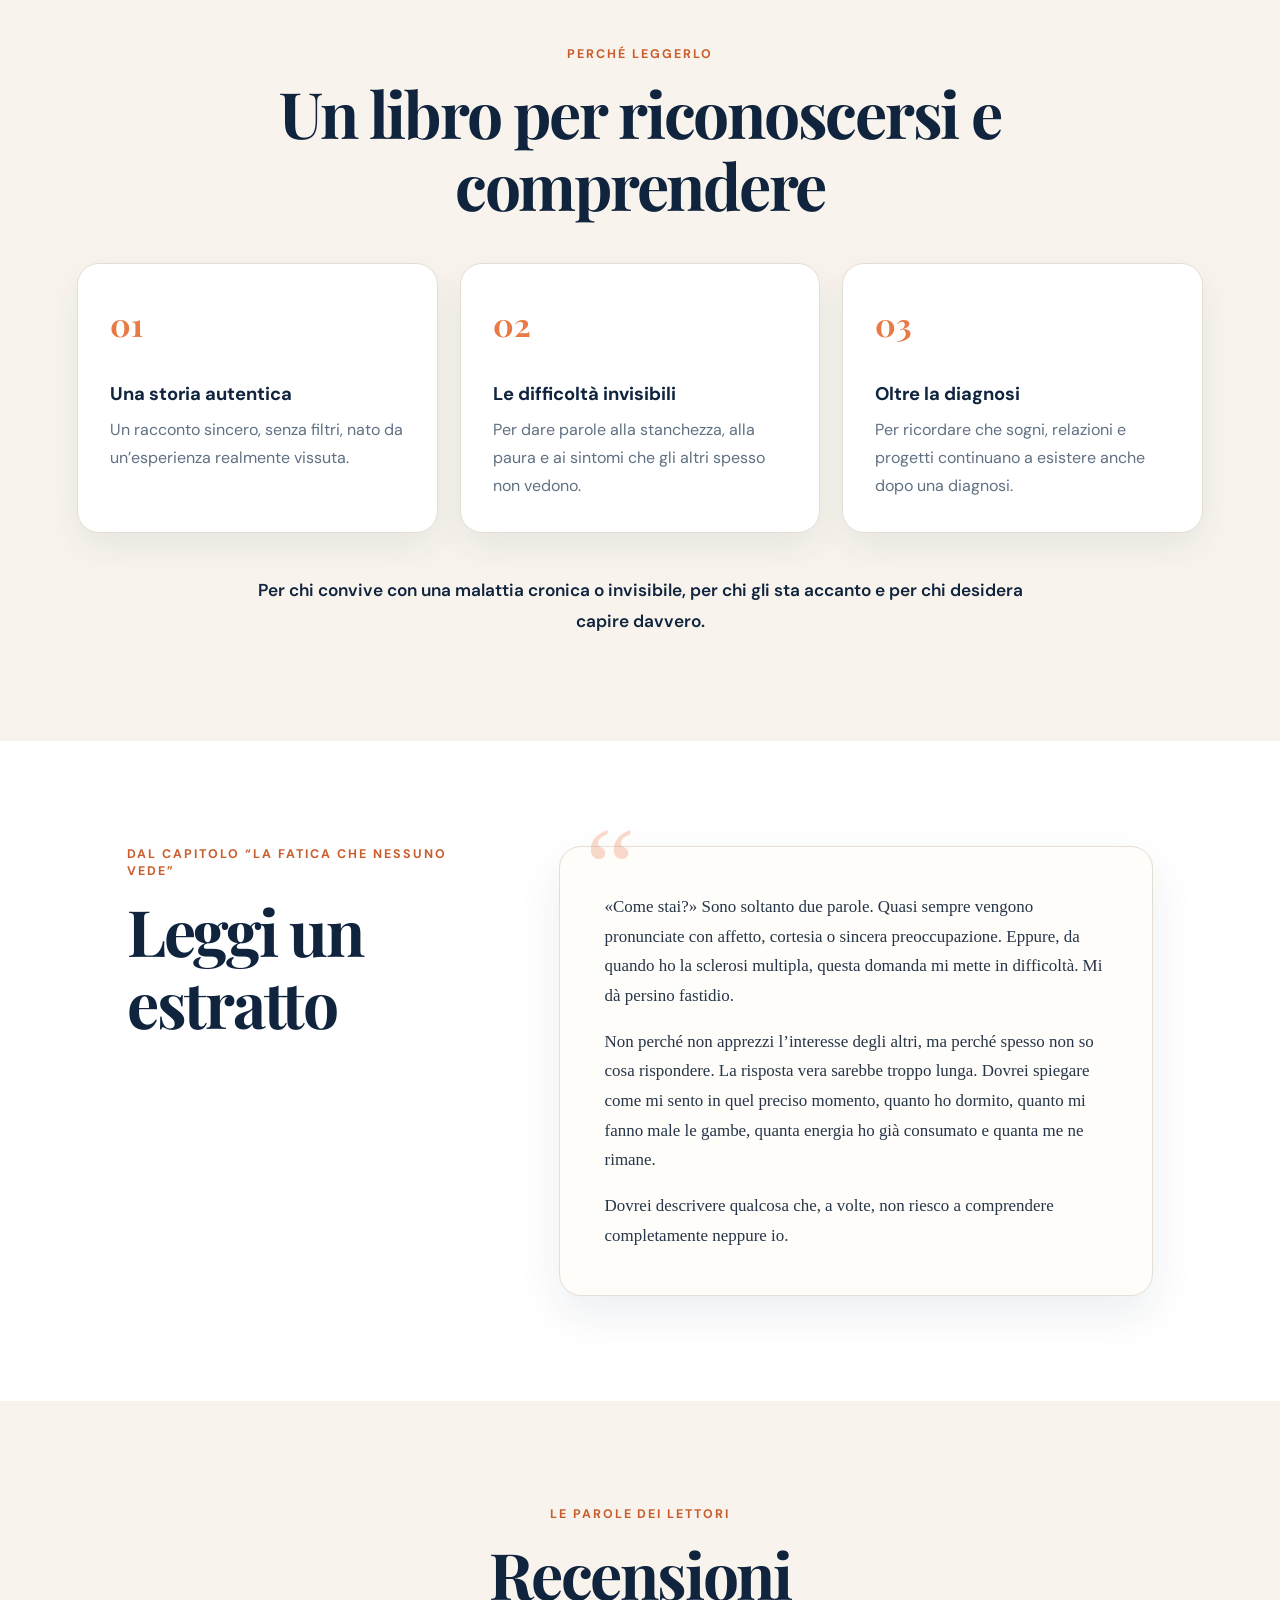
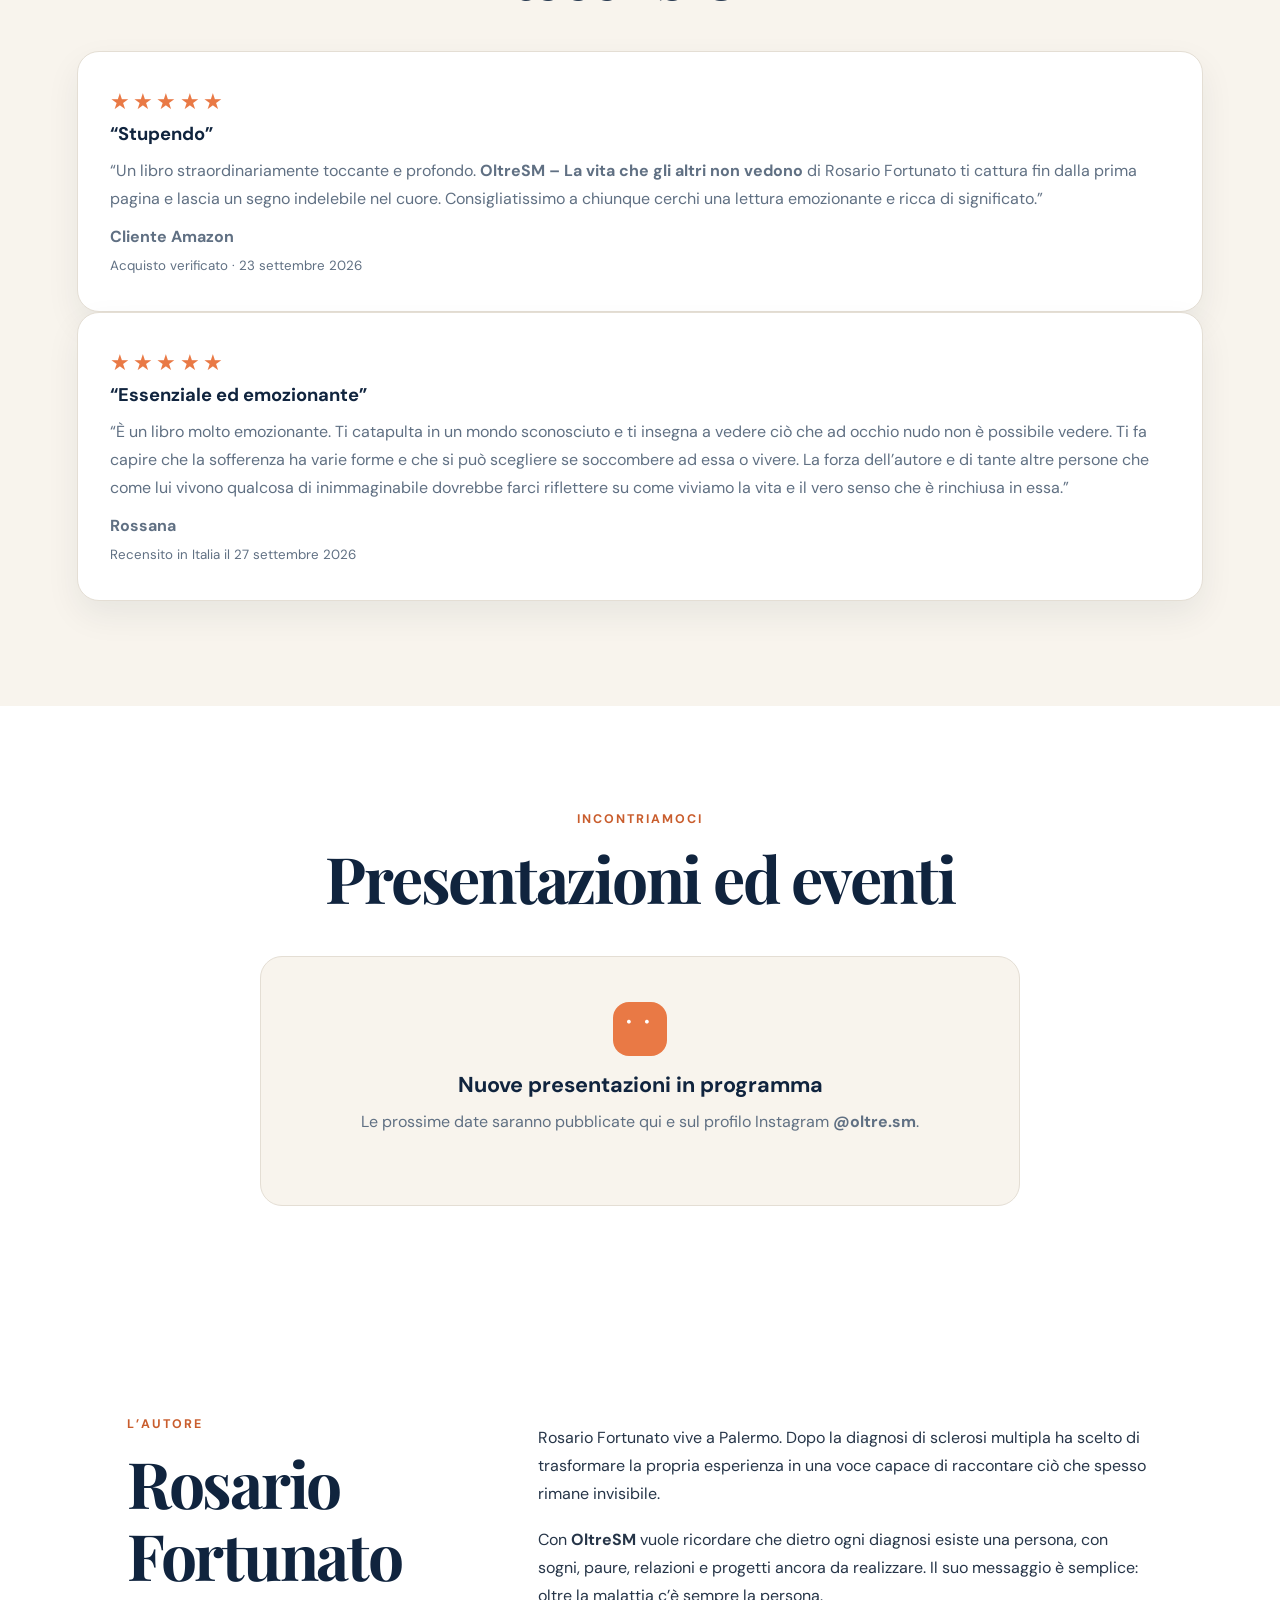
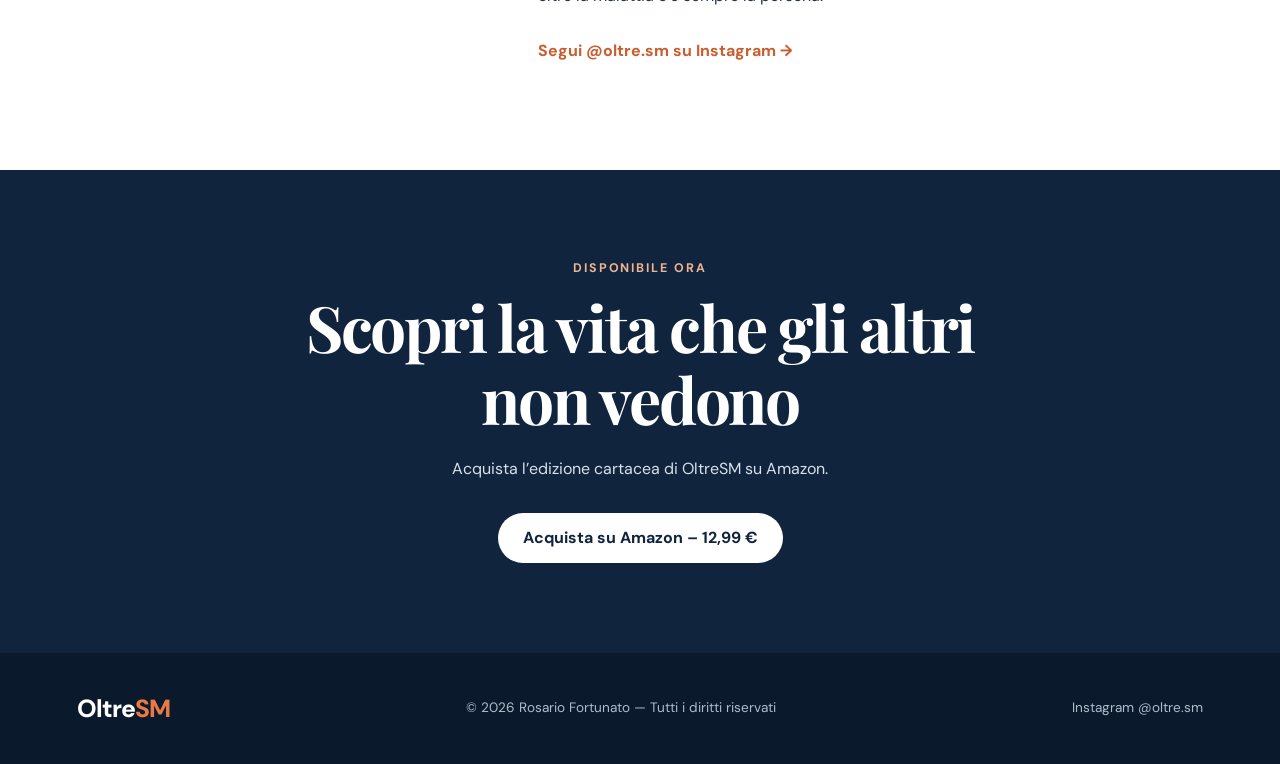
==== commit 6beb8ec7: "Refactor HTML structure and formatting for clarity" ====
--- a/index.html
+++ b/index.html
@@ -4,17 +4,16 @@
     <meta charset="UTF-8" />
     <meta name="viewport" content="width=device-width, initial-scale=1.0" />
 
-    <title>OltreSM – La vita che gli altri non vedono | Rosario Fortunato</title>
+    <title>
+      OltreSM – La vita che gli altri non vedono | Rosario Fortunato
+    </title>
 
     <meta
       name="description"
       content="OltreSM – La vita che gli altri non vedono, il libro di Rosario Fortunato: una testimonianza autentica sulla sclerosi multipla, la fatica invisibile e la vita oltre la diagnosi."
     />
 
-    <link
-      rel="canonical"
-      href="https://rosariofortunato.github.io/oltresm/"
-    />
+    <link rel="canonical" href="https://rosariofortunato.github.io/oltresm/" />
 
     <meta
       property="og:title"
@@ -129,9 +128,7 @@
             </a>
           </div>
 
-          <p class="nota-formato">
-            Edizione cartacea disponibile su Amazon
-          </p>
+          <p class="nota-formato">Edizione cartacea disponibile su Amazon</p>
         </div>
 
         <div class="contenitore-copertina">
@@ -223,9 +220,7 @@
 
       <section class="sezione sezione-estratto osserva" id="estratto">
         <div class="titolo-sezione">
-          <p class="sopratitolo">
-            Dal capitolo “La fatica che nessuno vede”
-          </p>
+          <p class="sopratitolo">Dal capitolo “La fatica che nessuno vede”</p>
 
           <h2>Leggi un estratto</h2>
         </div>
@@ -260,29 +255,57 @@
           <h2>Recensioni</h2>
         </div>
 
-        <article class="stato-vuoto">
-          <div
-            class="stelle"
-            aria-label="Recensione di cinque stelle su cinque"
-          >
-            ★★★★★
-          </div>
-
-          <h3>“Stupendo”</h3>
-
-          <p>
-            “Un libro straordinariamente toccante e profondo.
-            <strong>OltreSM – La vita che gli altri non vedono</strong>
-            di Rosario Fortunato ti cattura fin dalla prima pagina e lascia un
-            segno indelebile nel cuore. Consigliatissimo a chiunque cerchi una
-            lettura emozionante e ricca di significato.”
-          </p>
-
-          <p>
-            <strong>Cliente Amazon</strong><br />
-            <small>Acquisto verificato · 23 settembre 2026</small>
-          </p>
-        </article>
+        <div class="griglia-recensioni">
+          <article class="scheda-motivo">
+            <div
+              class="stelle"
+              aria-label="Recensione di cinque stelle su cinque"
+            >
+              ★★★★★
+            </div>
+
+            <h3>“Stupendo”</h3>
+
+            <p>
+              “Un libro straordinariamente toccante e profondo.
+              <strong>OltreSM – La vita che gli altri non vedono</strong>
+              di Rosario Fortunato ti cattura fin dalla prima pagina e lascia un
+              segno indelebile nel cuore. Consigliatissimo a chiunque cerchi una
+              lettura emozionante e ricca di significato.”
+            </p>
+
+            <p>
+              <strong>Cliente Amazon</strong><br />
+              <small>Acquisto verificato · 23 settembre 2026</small>
+            </p>
+          </article>
+
+          <article class="scheda-motivo">
+            <div
+              class="stelle"
+              aria-label="Recensione di cinque stelle su cinque"
+            >
+              ★★★★★
+            </div>
+
+            <h3>“Essenziale ed emozionante”</h3>
+
+            <p>
+              “È un libro molto emozionante. Ti catapulta in un mondo
+              sconosciuto e ti insegna a vedere ciò che ad occhio nudo non è
+              possibile vedere. Ti fa capire che la sofferenza ha varie forme e
+              che si può scegliere se soccombere ad essa o vivere. La forza
+              dell’autore e di tante altre persone che come lui vivono qualcosa
+              di inimmaginabile dovrebbe farci riflettere su come viviamo la
+              vita e il vero senso che è rinchiusa in essa.”
+            </p>
+
+            <p>
+              <strong>Rossana</strong><br />
+              <small>Recensito in Italia il 27 settembre 2026</small>
+            </p>
+          </article>
+        </div>
       </section>
 
       <section class="sezione osserva" id="eventi">
@@ -319,10 +342,10 @@
           </p>
 
           <p>
-            Con <strong>OltreSM</strong> vuole ricordare che dietro ogni diagnosi
-            esiste una persona, con sogni, paure, relazioni e progetti ancora da
-            realizzare. Il suo messaggio è semplice: oltre la malattia c’è
-            sempre la persona.
+            Con <strong>OltreSM</strong> vuole ricordare che dietro ogni
+            diagnosi esiste una persona, con sogni, paure, relazioni e progetti
+            ancora da realizzare. Il suo messaggio è semplice: oltre la malattia
+            c’è sempre la persona.
           </p>
 
           <a
@@ -336,15 +359,10 @@
         </div>
       </section>
 
-      <section
-        class="invito-finale osserva"
-        aria-labelledby="titolo-acquisto"
-      >
+      <section class="invito-finale osserva" aria-labelledby="titolo-acquisto">
         <p class="sopratitolo">Disponibile ora</p>
 
-        <h2 id="titolo-acquisto">
-          Scopri la vita che gli altri non vedono
-        </h2>
+        <h2 id="titolo-acquisto">Scopri la vita che gli altri non vedono</h2>
 
         <p>Acquista l’edizione cartacea di OltreSM su Amazon.</p>
 
@@ -360,9 +378,7 @@
     </main>
 
     <footer>
-      <a class="logo logo-footer" href="#inizio">
-        Oltre<span>SM</span>
-      </a>
+      <a class="logo logo-footer" href="#inizio"> Oltre<span>SM</span> </a>
 
       <p>© 2026 Rosario Fortunato — Tutti i diritti riservati</p>
 
--- a/style.css
+++ b/style.css
@@ -1,11 +1,17 @@
+@import url("https://fonts.googleapis.com/css2?family=DM+Sans:wght@400;500;600;700&family=Playfair+Display:wght@600;700&display=swap");
+
 :root {
-  --blu-scuro: #071c3f;
-  --blu: #1457d9;
-  --azzurro: #59b8ff;
+  --blu: #10243e;
+  --blu-chiaro: #24476b;
+  --arancio: #e97945;
+  --arancio-scuro: #c95d2d;
+  --crema: #f8f4ed;
   --bianco: #ffffff;
-  --sfondo: #f3f7ff;
-  --testo: #17233b;
-  --testo-secondario: #4a5872;
+  --testo: #263548;
+  --testo-chiaro: #607083;
+  --bordo: #e4ded4;
+  --ombra: 0 24px 60px rgba(16, 36, 62, 0.14);
+  --raggio: 22px;
 }
 
 * {
@@ -16,437 +22,657 @@
 
 html {
   scroll-behavior: smooth;
+  scroll-padding-top: 90px;
 }
 
 body {
-  width: 100%;
-  overflow-x: hidden;
   color: var(--testo);
-  font-family: Arial, Helvetica, sans-serif;
-  line-height: 1.7;
-  background-color: var(--sfondo);
+  background: var(--bianco);
+  font-family: "DM Sans", Arial, sans-serif;
+  line-height: 1.75;
+}
+
+img {
+  display: block;
+  max-width: 100%;
 }
 
 a {
   color: inherit;
-  text-decoration: none;
-}
-
-img {
-  max-width: 100%;
-}
-
-/* Intestazione */
+}
 
 .intestazione {
   position: sticky;
   top: 0;
-  z-index: 10;
+  z-index: 1000;
   display: flex;
   align-items: center;
   justify-content: space-between;
-  padding: 18px max(24px, calc((100% - 1120px) / 2));
-  background-color: rgba(255, 255, 255, 0.92);
-  border-bottom: 1px solid rgba(20, 87, 217, 0.12);
+  min-height: 76px;
+  padding: 0 6%;
+  background: rgba(255, 255, 255, 0.96);
+  border-bottom: 1px solid rgba(16, 36, 62, 0.09);
   backdrop-filter: blur(12px);
-  -webkit-backdrop-filter: blur(12px);
 }
 
 .logo {
-  flex-shrink: 0;
-  color: var(--blu-scuro);
-  font-size: 1.6rem;
+  color: var(--blu);
+  font-size: 1.55rem;
   font-weight: 800;
-  letter-spacing: -1px;
-}
-
-.logo span {
-  color: var(--blu);
+  letter-spacing: -0.04em;
+  text-decoration: none;
+}
+
+.logo span,
+h1 span {
+  color: var(--arancio);
 }
 
 nav {
   display: flex;
   align-items: center;
-  gap: 28px;
+  gap: 25px;
 }
 
 nav a {
-  font-size: 0.95rem;
+  color: var(--blu);
+  font-size: 0.92rem;
+  font-weight: 600;
+  text-decoration: none;
+  transition: color 0.2s ease;
+}
+
+nav a:hover,
+nav a:focus-visible {
+  color: var(--arancio-scuro);
+}
+
+.nav-instagram {
+  padding: 8px 15px;
+  color: var(--bianco);
+  background: var(--blu);
+  border-radius: 999px;
+}
+
+nav .nav-instagram:hover,
+nav .nav-instagram:focus-visible {
+  color: var(--bianco);
+  background: var(--arancio-scuro);
+}
+
+.menu-toggle {
+  display: none;
+  width: 44px;
+  height: 44px;
+  padding: 10px;
+  background: transparent;
+  border: 0;
+  cursor: pointer;
+}
+
+.menu-toggle span {
+  display: block;
+  width: 24px;
+  height: 2px;
+  margin: 5px 0;
+  background: var(--blu);
+  transition:
+    transform 0.2s ease,
+    opacity 0.2s ease;
+}
+
+.presentazione {
+  display: grid;
+  grid-template-columns: minmax(0, 1.1fr) minmax(300px, 0.9fr);
+  align-items: center;
+  gap: 8%;
+  min-height: calc(100vh - 76px);
+  padding: 75px max(6%, calc((100vw - 1180px) / 2));
+  overflow: hidden;
+  background:
+    radial-gradient(
+      circle at 88% 28%,
+      rgba(233, 121, 69, 0.22),
+      transparent 28%
+    ),
+    linear-gradient(135deg, #fdfbf7 0%, #f6f0e7 100%);
+}
+
+.testo-presentazione {
+  max-width: 650px;
+}
+
+.sopratitolo {
+  margin-bottom: 14px;
+  color: var(--arancio-scuro);
+  font-size: 0.78rem;
   font-weight: 700;
-  white-space: nowrap;
-  transition: color 0.2s ease;
-}
-
-nav a:hover {
-  color: var(--blu);
-}
-
-/* Presentazione principale */
-
-.presentazione {
+  letter-spacing: 0.16em;
+  line-height: 1.4;
+  text-transform: uppercase;
+}
+
+h1,
+h2 {
+  color: var(--blu);
+  font-family: "Playfair Display", Georgia, serif;
+  line-height: 1.12;
+}
+
+h1 {
+  font-size: clamp(4rem, 9vw, 7.5rem);
+  letter-spacing: -0.06em;
+}
+
+.sottotitolo {
+  margin: 4px 0 26px;
+  color: var(--blu);
+  font-family: "Playfair Display", Georgia, serif;
+  font-size: clamp(1.55rem, 3vw, 2.35rem);
+  font-weight: 600;
+  line-height: 1.25;
+}
+
+.testo-hero {
+  max-width: 600px;
+  color: var(--testo-chiaro);
+  font-size: 1.08rem;
+}
+
+.azioni-hero {
+  display: flex;
+  flex-wrap: wrap;
+  align-items: center;
+  gap: 14px;
+  margin-top: 34px;
+}
+
+.pulsante,
+.pulsante-secondario {
+  display: inline-flex;
+  align-items: center;
+  justify-content: center;
+  min-height: 50px;
+  padding: 12px 23px;
+  border: 2px solid transparent;
+  border-radius: 999px;
+  font-weight: 700;
+  line-height: 1.2;
+  text-align: center;
+  text-decoration: none;
+  transition:
+    transform 0.2s ease,
+    background 0.2s ease,
+    border-color 0.2s ease;
+}
+
+.pulsante {
+  color: var(--bianco);
+  background: var(--arancio);
+  box-shadow: 0 12px 26px rgba(201, 93, 45, 0.24);
+}
+
+.pulsante:hover,
+.pulsante:focus-visible {
+  background: var(--arancio-scuro);
+  transform: translateY(-2px);
+}
+
+.pulsante-secondario {
+  color: var(--blu);
+  background: transparent;
+  border-color: rgba(16, 36, 62, 0.25);
+}
+
+.pulsante-secondario:hover,
+.pulsante-secondario:focus-visible {
+  border-color: var(--blu);
+  transform: translateY(-2px);
+}
+
+.nota-formato {
+  margin-top: 12px;
+  color: var(--testo-chiaro);
+  font-size: 0.82rem;
+}
+
+.contenitore-copertina {
   position: relative;
+  justify-self: center;
+  width: min(100%, 390px);
+}
+
+.contenitore-copertina::before {
+  position: absolute;
+  inset: 9% -10% -7% 11%;
+  z-index: 0;
+  content: "";
+  background: var(--arancio);
+  border-radius: 40% 60% 55% 45%;
+  opacity: 0.17;
+  transform: rotate(-7deg);
+}
+
+.contenitore-copertina img {
+  position: relative;
+  z-index: 1;
+  width: 100%;
+  border-radius: 5px 12px 12px 5px;
+  box-shadow: var(--ombra);
+  transform: rotate(2deg);
+}
+
+.sezione {
+  max-width: 1180px;
+  margin: 0 auto;
+  padding: 105px 6%;
+}
+
+.sezione-chiara {
+  max-width: none;
+  padding-right: max(6%, calc((100vw - 1180px) / 2));
+  padding-left: max(6%, calc((100vw - 1180px) / 2));
+  background: var(--crema);
+}
+
+.titolo-sezione {
+  max-width: 760px;
+  margin-bottom: 42px;
+}
+
+.titolo-sezione.centrato {
+  margin-right: auto;
+  margin-left: auto;
+  text-align: center;
+}
+
+h2 {
+  font-size: clamp(2.25rem, 5vw, 4rem);
+  letter-spacing: -0.035em;
+}
+
+h3 {
+  color: var(--blu);
+  font-size: 1.15rem;
+  line-height: 1.35;
+}
+
+.griglia-libro {
   display: grid;
   grid-template-columns: 1.2fr 0.8fr;
+  gap: 70px;
   align-items: center;
-  gap: 70px;
-  width: min(1120px, calc(100% - 48px));
-  min-height: calc(100vh - 77px);
-  margin: auto;
-  padding: 70px 0;
-}
-
-.presentazione::before {
+}
+
+.griglia-libro p + p,
+.testo-autore p + p {
+  margin-top: 18px;
+}
+
+blockquote {
+  padding: 38px;
+  color: var(--bianco);
+  background: var(--blu);
+  border-radius: var(--raggio);
+  box-shadow: var(--ombra);
+}
+
+blockquote p {
+  font-family: "Playfair Display", Georgia, serif;
+  font-size: 1.8rem;
+  line-height: 1.35;
+}
+
+blockquote cite {
+  display: block;
+  margin-top: 18px;
+  color: #f0b391;
+  font-size: 0.9rem;
+  font-style: normal;
+}
+
+.griglia-motivi {
+  display: grid;
+  grid-template-columns: repeat(3, 1fr);
+  gap: 22px;
+}
+
+.scheda-motivo {
+  padding: 32px;
+  background: var(--bianco);
+  border: 1px solid var(--bordo);
+  border-radius: var(--raggio);
+  box-shadow: 0 14px 34px rgba(16, 36, 62, 0.07);
+}
+
+.scheda-motivo .numero {
+  display: block;
+  margin-bottom: 30px;
+  color: var(--arancio);
+  font-family: "Playfair Display", Georgia, serif;
+  font-size: 2rem;
+  font-weight: 700;
+}
+
+.scheda-motivo p {
+  margin-top: 10px;
+  color: var(--testo-chiaro);
+}
+
+.destinatari {
+  max-width: 780px;
+  margin: 42px auto 0;
+  color: var(--blu);
+  font-size: 1.08rem;
+  font-weight: 600;
+  text-align: center;
+}
+
+.sezione-estratto {
+  display: grid;
+  grid-template-columns: 0.75fr 1.25fr;
+  gap: 75px;
+  align-items: start;
+}
+
+.estratto {
+  position: relative;
+  padding: 45px;
+  background: #fffdfa;
+  border: 1px solid var(--bordo);
+  border-radius: var(--raggio);
+  box-shadow: 0 18px 45px rgba(16, 36, 62, 0.08);
+}
+
+.estratto::before {
   position: absolute;
-  z-index: -1;
-  top: 5%;
-  right: -10%;
-  width: 430px;
-  height: 430px;
-  content: "";
-  background: radial-gradient(
-    circle,
-    rgba(89, 184, 255, 0.28),
-    transparent 68%
-  );
-}
-
-.testo-presentazione {
-  max-width: 670px;
-}
-
-.sopratitolo {
-  margin-bottom: 14px;
-  color: var(--blu);
+  top: -36px;
+  left: 26px;
+  color: var(--arancio);
+  content: "“";
+  font-family: Georgia, serif;
+  font-size: 7rem;
+  line-height: 1;
+  opacity: 0.27;
+}
+
+.estratto p {
+  position: relative;
+  font-family: Georgia, serif;
+  font-size: 1.06rem;
+}
+
+.estratto p + p {
+  margin-top: 16px;
+}
+
+.stato-vuoto {
+  max-width: 760px;
+  margin: 0 auto;
+  padding: 45px;
+  text-align: center;
+  background: var(--bianco);
+  border: 1px solid var(--bordo);
+  border-radius: var(--raggio);
+}
+
+.stato-vuoto h3 {
+  margin: 8px 0;
+  font-size: 1.35rem;
+}
+
+.stato-vuoto p {
+  margin: 0 auto 24px;
+  color: var(--testo-chiaro);
+}
+
+.stelle {
+  color: var(--arancio);
+  font-size: 1.35rem;
+  letter-spacing: 0.15em;
+}
+
+.evento-vuoto {
+  background: var(--crema);
+}
+
+.icona-calendario {
+  display: grid;
+  width: 54px;
+  height: 54px;
+  margin: 0 auto 15px;
+  place-items: center;
+  color: var(--bianco);
+  font-size: 0;
+  background: var(--arancio);
+  border-radius: 16px;
+}
+
+.icona-calendario::before {
+  content: "• •";
+  font-size: 1rem;
+  letter-spacing: 4px;
+}
+
+.sezione-autore {
+  display: grid;
+  grid-template-columns: 0.7fr 1.3fr;
+  gap: 80px;
+  align-items: start;
+}
+
+.testo-autore {
+  padding-top: 8px;
+}
+
+.link-instagram {
+  display: inline-block;
+  margin-top: 27px;
+  color: var(--arancio-scuro);
+  font-weight: 700;
+  text-decoration: none;
+}
+
+.link-instagram:hover,
+.link-instagram:focus-visible {
+  text-decoration: underline;
+}
+
+.invito-finale {
+  padding: 90px 6%;
+  color: var(--bianco);
+  text-align: center;
+  background: var(--blu);
+}
+
+.invito-finale .sopratitolo {
+  color: #f0b391;
+}
+
+.invito-finale h2 {
+  max-width: 760px;
+  margin: 0 auto;
+  color: var(--bianco);
+}
+
+.invito-finale p:not(.sopratitolo) {
+  margin: 20px 0 30px;
+  color: #d7e1eb;
+}
+
+.pulsante-chiaro {
+  color: var(--blu);
+  background: var(--bianco);
+  box-shadow: none;
+}
+
+.pulsante-chiaro:hover,
+.pulsante-chiaro:focus-visible {
+  color: var(--bianco);
+}
+
+footer {
+  display: flex;
+  align-items: center;
+  justify-content: space-between;
+  gap: 24px;
+  padding: 34px 6%;
+  color: #aebdcb;
   font-size: 0.85rem;
-  font-weight: 800;
-  letter-spacing: 3px;
-  text-transform: uppercase;
-}
-
-h1 {
-  max-width: 760px;
-  margin-bottom: 26px;
-  color: var(--blu-scuro);
-  font-size: clamp(3rem, 7vw, 5.8rem);
-  line-height: 0.98;
-  letter-spacing: -4px;
-}
-
-.testo-presentazione > p:not(.sopratitolo) {
-  max-width: 610px;
-  margin-bottom: 34px;
-  color: var(--testo-secondario);
-  font-size: 1.15rem;
-}
-
-.pulsante {
-  display: inline-block;
-  padding: 15px 26px;
-  color: var(--bianco);
-  font-weight: 700;
-  background: linear-gradient(135deg, var(--blu), #2879f3);
-  border-radius: 10px;
-  box-shadow: 0 12px 30px rgba(20, 87, 217, 0.25);
+  background: #0a192b;
+}
+
+footer a {
+  text-decoration: none;
+}
+
+.logo-footer {
+  color: var(--bianco);
+}
+
+.animazioni-attive .osserva {
+  opacity: 0;
+  transform: translateY(25px);
   transition:
-    transform 0.2s ease,
-    box-shadow 0.2s ease;
-}
-
-.pulsante:hover {
-  transform: translateY(-3px);
-  box-shadow: 0 17px 35px rgba(20, 87, 217, 0.32);
-}
-
-.pulsante:focus-visible,
-nav a:focus-visible,
-.logo:focus-visible {
-  outline: 3px solid var(--azzurro);
-  outline-offset: 4px;
-}
-
-/* Copertina */
-
-.contenitore-copertina {
-  width: min(350px, 100%);
-  margin: auto;
-  transform: rotate(2deg);
-  transition: transform 0.3s ease;
-}
-
-.contenitore-copertina:hover {
-  transform: rotate(0deg) scale(1.02);
-}
-
-.contenitore-copertina img {
-  display: block;
-  width: 100%;
-  height: auto;
-  border: 8px solid var(--bianco);
-  border-radius: 8px;
-  box-shadow: 0 28px 60px rgba(7, 28, 63, 0.35);
-}
-
-/* Sezioni inferiori */
-
-.sezione {
-  width: min(850px, calc(100% - 48px));
-  margin: auto;
-  padding: 100px 0;
-}
-
-.sezione + .sezione {
-  border-top: 1px solid rgba(20, 87, 217, 0.15);
-}
-
-.sezione h2 {
-  margin-bottom: 24px;
-  color: var(--blu-scuro);
-  font-size: clamp(2rem, 5vw, 3.5rem);
-  line-height: 1.1;
-  letter-spacing: -2px;
-}
-
-.sezione > p:not(.sopratitolo) {
-  color: var(--testo-secondario);
-  font-size: 1.1rem;
-}
-
-/* Sezione libro */
-
-.introduzione-libro {
-  margin-bottom: 30px;
-}
-
-blockquote {
-  margin: 40px 0;
-  padding: 25px 30px;
-  color: var(--blu-scuro);
-  font-size: 1.25rem;
-  font-weight: 700;
-  font-style: italic;
-  line-height: 1.5;
-  background-color: var(--bianco);
-  border-left: 5px solid var(--blu);
-  border-radius: 0 12px 12px 0;
-  box-shadow: 0 12px 35px rgba(7, 28, 63, 0.08);
-}
-
-.sezione-libro h3 {
-  margin: 35px 0 18px;
-  color: var(--blu-scuro);
-  font-size: 1.35rem;
-}
-
-.destinatari-libro {
-  display: grid;
-  gap: 13px;
-  margin-bottom: 40px;
-  padding-left: 22px;
-  color: var(--testo-secondario);
-  font-size: 1.05rem;
-}
-
-.destinatari-libro li {
-  padding-left: 4px;
-}
-
-.destinatari-libro li::marker {
-  color: var(--blu);
-}
-
-.disponibilita {
-  display: flex;
-  flex-direction: column;
-  gap: 5px;
-  padding: 22px 25px;
-  color: var(--bianco);
-  background-color: var(--blu-scuro);
-  border-radius: 12px;
-  box-shadow: 0 14px 35px rgba(7, 28, 63, 0.15);
-}
-
-.disponibilita strong {
-  font-size: 1.1rem;
-}
-
-.disponibilita span {
-  color: rgba(255, 255, 255, 0.72);
-  font-size: 0.95rem;
-}
-
-/* Le sezioni rimangono sempre visibili */
-
-.osserva {
+    opacity 0.65s ease,
+    transform 0.65s ease;
+}
+
+.animazioni-attive .osserva.visibile {
   opacity: 1;
-  transform: none;
-}
-
-/* Parte finale */
-
-footer {
-  padding: 30px 24px;
-  color: rgba(255, 255, 255, 0.7);
-  text-align: center;
-  background-color: var(--blu-scuro);
-}
-
-/* Tablet */
+  transform: translateY(0);
+}
 
 @media (max-width: 900px) {
-  .presentazione {
-    gap: 40px;
-  }
-
-  .contenitore-copertina {
-    width: min(310px, 100%);
-  }
-}
-
-/* Smartphone */
-
-@media (max-width: 760px) {
   .intestazione {
-    padding: 15px 18px;
-  }
-
-  .logo {
-    font-size: 1.4rem;
+    min-height: 68px;
+  }
+
+  .menu-toggle {
+    display: block;
+  }
+
+  .menu-toggle.aperto span:nth-child(1) {
+    transform: translateY(7px) rotate(45deg);
+  }
+
+  .menu-toggle.aperto span:nth-child(2) {
+    opacity: 0;
+  }
+
+  .menu-toggle.aperto span:nth-child(3) {
+    transform: translateY(-7px) rotate(-45deg);
   }
 
   nav {
-    gap: 14px;
+    position: absolute;
+    top: 68px;
+    right: 0;
+    left: 0;
+    display: none;
+    flex-direction: column;
+    align-items: stretch;
+    gap: 0;
+    padding: 12px 6% 22px;
+    background: var(--bianco);
+    border-bottom: 1px solid var(--bordo);
+    box-shadow: 0 16px 30px rgba(16, 36, 62, 0.1);
+  }
+
+  nav.aperto {
+    display: flex;
   }
 
   nav a {
-    font-size: 0.8rem;
+    padding: 12px 0;
+  }
+
+  .nav-instagram {
+    margin-top: 8px;
+    padding: 10px 15px;
+    text-align: center;
   }
 
   .presentazione {
     grid-template-columns: 1fr;
-    gap: 50px;
-    width: min(calc(100% - 36px), 600px);
+    gap: 55px;
     min-height: auto;
-    padding: 65px 0 80px;
+    padding-top: 70px;
+    padding-bottom: 80px;
     text-align: center;
   }
 
-  .presentazione::before {
-    top: 12%;
-    right: -55%;
-    width: 350px;
-    height: 350px;
-  }
-
   .testo-presentazione {
+    margin: 0 auto;
+  }
+
+  .azioni-hero {
+    justify-content: center;
+  }
+
+  .contenitore-copertina {
+    width: min(72vw, 350px);
+  }
+
+  .griglia-libro,
+  .sezione-estratto,
+  .sezione-autore {
+    grid-template-columns: 1fr;
+    gap: 42px;
+  }
+
+  .griglia-motivi {
+    grid-template-columns: 1fr;
+  }
+
+  .scheda-motivo {
+    max-width: 600px;
+    margin: 0 auto;
+  }
+}
+
+@media (max-width: 600px) {
+  .sezione,
+  .sezione-chiara {
+    padding-top: 75px;
+    padding-bottom: 75px;
+  }
+
+  .presentazione {
+    padding-right: 7%;
+    padding-left: 7%;
+  }
+
+  h1 {
+    font-size: clamp(3.4rem, 18vw, 5rem);
+  }
+
+  .azioni-hero {
+    flex-direction: column;
+    align-items: stretch;
+  }
+
+  .pulsante,
+  .pulsante-secondario {
     width: 100%;
   }
 
-  .sopratitolo {
-    font-size: 0.78rem;
-    letter-spacing: 2.5px;
-  }
-
-  h1 {
-    margin-bottom: 24px;
-    font-size: clamp(2.7rem, 12vw, 3.2rem);
-    line-height: 1.02;
-    letter-spacing: -2px;
-  }
-
-  .testo-presentazione > p:not(.sopratitolo) {
-    margin-right: auto;
-    margin-bottom: 30px;
-    margin-left: auto;
-    font-size: 1.03rem;
-  }
-
-  .pulsante {
-    padding: 14px 24px;
-  }
-
-  .contenitore-copertina {
-    width: min(280px, 84%);
-    transform: rotate(1deg);
-  }
-
-  .contenitore-copertina:hover {
-    transform: rotate(0deg);
-  }
-
-  .sezione {
-    width: min(calc(100% - 40px), 600px);
-    padding: 75px 0;
-  }
-
-  .sezione h2 {
-    font-size: clamp(2rem, 9vw, 2.8rem);
-    letter-spacing: -1.5px;
-  }
-
-  .sezione > p:not(.sopratitolo) {
-    font-size: 1.02rem;
-  }
-
-  blockquote {
-    margin: 32px 0;
-    padding: 22px 20px;
-    font-size: 1.08rem;
-  }
-
-  .sezione-libro h3 {
-    font-size: 1.2rem;
-  }
-
-  .destinatari-libro {
-    gap: 12px;
-    font-size: 1rem;
-    text-align: left;
-  }
-
-  .disponibilita {
-    padding: 20px;
-    text-align: left;
+  blockquote,
+  .estratto,
+  .stato-vuoto,
+  .scheda-motivo {
+    padding: 28px;
+  }
+
+  blockquote p {
+    font-size: 1.5rem;
   }
 
   footer {
-    padding: 26px 20px;
-    font-size: 0.9rem;
-  }
-}
-
-/* Smartphone molto piccoli */
-
-@media (max-width: 380px) {
-  .intestazione {
-    padding: 14px;
-  }
-
-  .logo {
-    font-size: 1.25rem;
-  }
-
-  nav {
-    gap: 10px;
-  }
-
-  nav a {
-    font-size: 0.75rem;
-  }
-
-  h1 {
-    font-size: 2.55rem;
-  }
-
-  .presentazione {
-    width: calc(100% - 30px);
-  }
-
-  .sezione {
-    width: calc(100% - 32px);
-  }
-}
-
-/* Accessibilità */
+    flex-direction: column;
+    text-align: center;
+  }
+}
 
 @media (prefers-reduced-motion: reduce) {
   html {
@@ -456,151 +682,7 @@
   *,
   *::before,
   *::after {
-    transition-duration: 0.01ms !important;
-    animation-duration: 0.01ms !important;
-    animation-iteration-count: 1 !important;
-  }
-}
-@media (min-width: 761px) and (prefers-reduced-motion: no-preference) {
-  .js .osserva {
-    opacity: 0;
-    transform: translateY(35px);
-    transition:
-      opacity 0.7s ease,
-      transform 0.7s ease;
-  }
-
-  .js .osserva.visibile {
-    opacity: 1;
-    transform: translateY(0);
-  }
-}
-/* Colori coordinati con la copertina di OltreSM */
-
-:root {
-  --blu-scuro: #172622;
-  --blu: #b9823b;
-  --azzurro: #e3b86f;
-  --bianco: #ffffff;
-  --sfondo: #f6f2e9;
-  --testo: #1b2825;
-  --testo-secondario: #5b6460;
-}
-
-.intestazione {
-  background-color: rgba(255, 253, 248, 0.94);
-  border-bottom-color: rgba(185, 130, 59, 0.2);
-}
-
-.presentazione::before {
-  background: radial-gradient(
-    circle,
-    rgba(227, 184, 111, 0.3),
-    transparent 68%
-  );
-}
-
-.pulsante {
-  color: var(--blu-scuro);
-  background: linear-gradient(135deg, #c18a43, #e3b86f);
-  box-shadow: 0 12px 30px rgba(185, 130, 59, 0.28);
-}
-
-.pulsante:hover {
-  box-shadow: 0 17px 35px rgba(185, 130, 59, 0.38);
-}
-
-.sezione + .sezione {
-  border-top-color: rgba(185, 130, 59, 0.22);
-}
-
-blockquote {
-  box-shadow: 0 12px 35px rgba(23, 38, 34, 0.1);
-}
-
-.disponibilita {
-  background: linear-gradient(135deg, #172622, #263a34);
-}
-/* Sezione autore */
-
-.sezione-autore {
-  display: grid;
-  grid-template-columns: minmax(0, 1.35fr) minmax(220px, 0.65fr);
-  align-items: center;
-  gap: 55px;
-  width: min(950px, calc(100% - 48px));
-}
-
-.testo-autore > p:not(.sopratitolo) {
-  color: var(--testo-secondario);
-  font-size: 1.08rem;
-}
-
-.testo-autore > p + p {
-  margin-top: 20px;
-}
-
-.firma-autore {
-  padding: 38px 30px;
-  color: var(--bianco);
-  text-align: center;
-  background: linear-gradient(145deg, #172622, #2c4039);
-  border-radius: 16px;
-  box-shadow: 0 20px 45px rgba(23, 38, 34, 0.22);
-}
-
-.iniziali-autore {
-  display: block;
-  margin-bottom: 16px;
-  color: var(--azzurro);
-  font-family: Georgia, "Times New Roman", serif;
-  font-size: 4rem;
-  line-height: 1;
-}
-
-.firma-autore p {
-  font-family: Georgia, "Times New Roman", serif;
-  font-size: 1.15rem;
-  font-style: italic;
-  line-height: 1.5;
-}
-
-@media (max-width: 760px) {
-  .sezione-autore {
-    grid-template-columns: 1fr;
-    gap: 35px;
-    width: min(calc(100% - 40px), 600px);
-  }
-
-  .testo-autore {
-    text-align: left;
-  }
-
-  .firma-autore {
-    padding: 32px 24px;
-  }
-}
-/* Collegamenti Instagram */
-
-.link-instagram {
-  color: var(--blu);
-}
-
-.instagram-footer {
-  display: inline-block;
-  margin-top: 8px;
-  color: var(--azzurro);
-  font-weight: 700;
-  transition: color 0.2s ease;
-}
-
-.instagram-footer:hover {
-  color: var(--bianco);
-  text-decoration: underline;
-}
-
-.link-instagram:focus-visible,
-.instagram-footer:focus-visible {
-  outline: 3px solid var(--azzurro);
-  outline-offset: 4px;
-}
+    scroll-behavior: auto !important;
+    transition: none !important;
+  }
+}
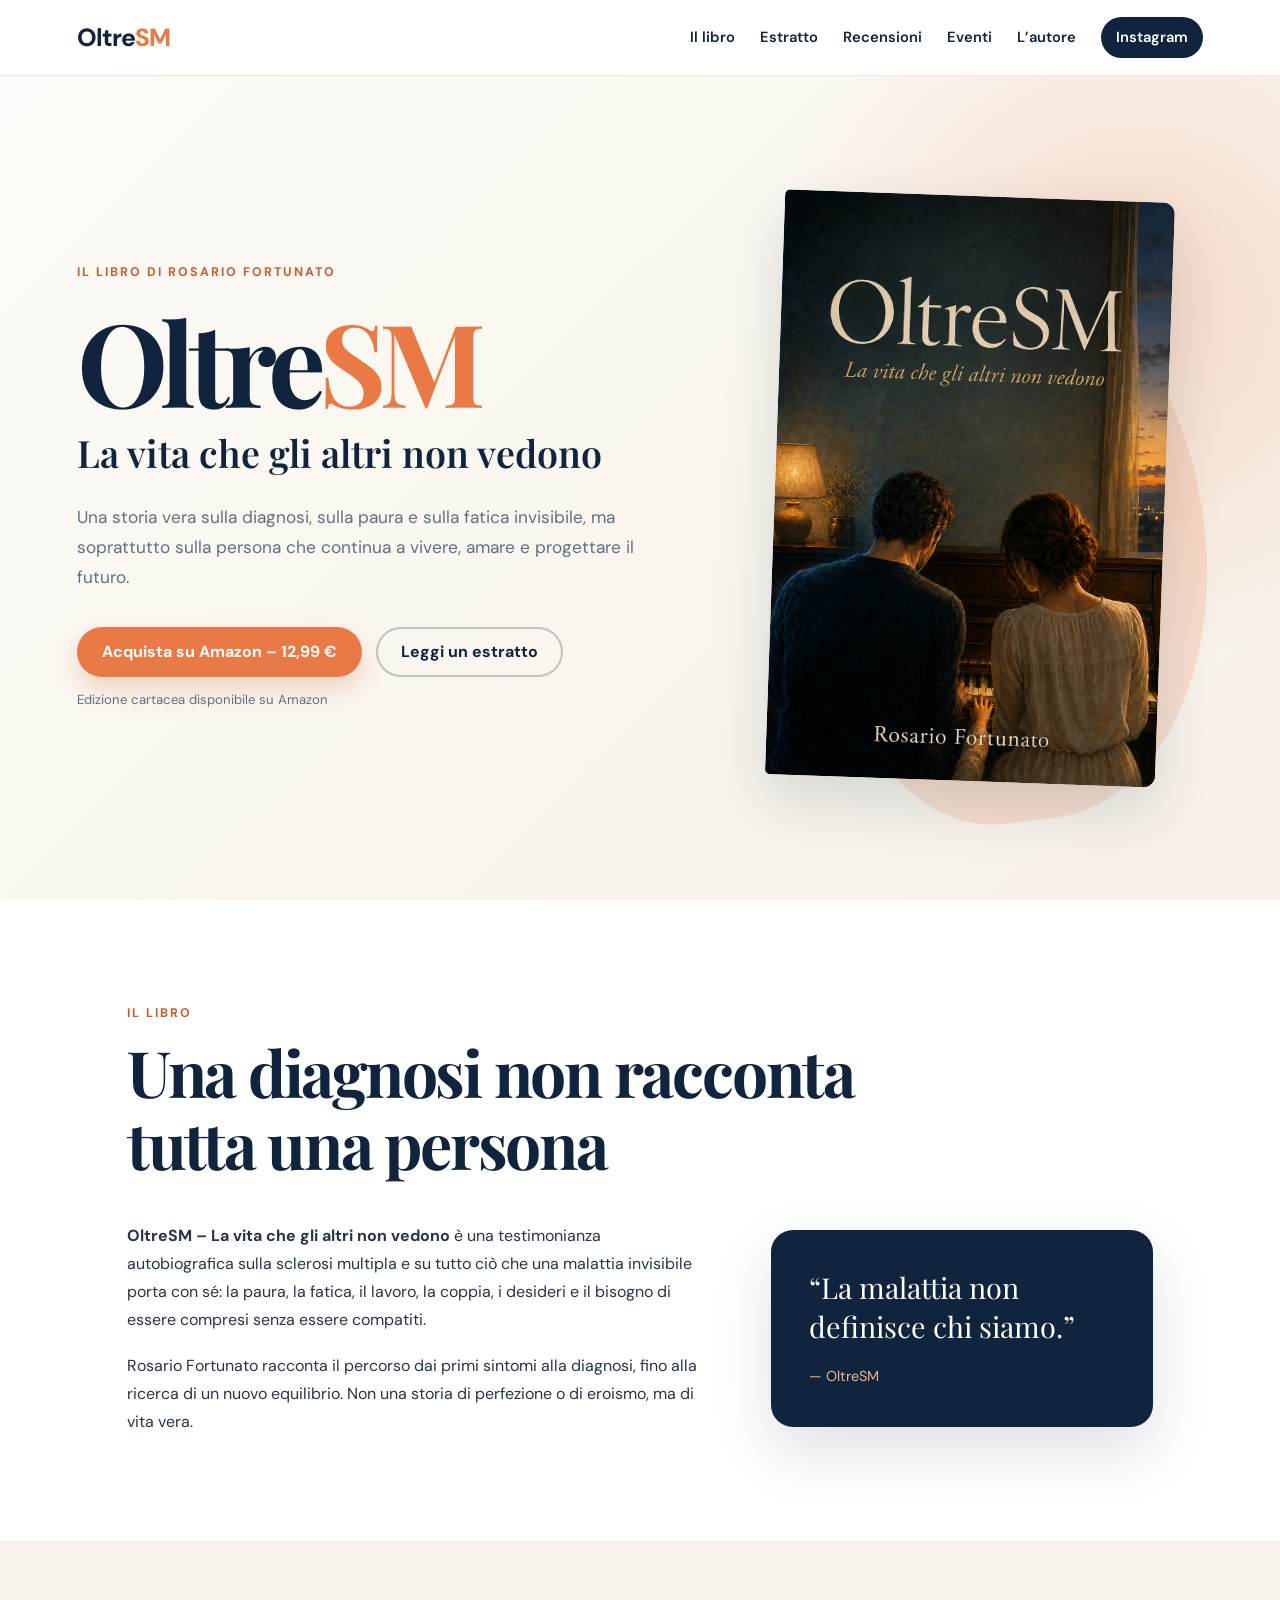
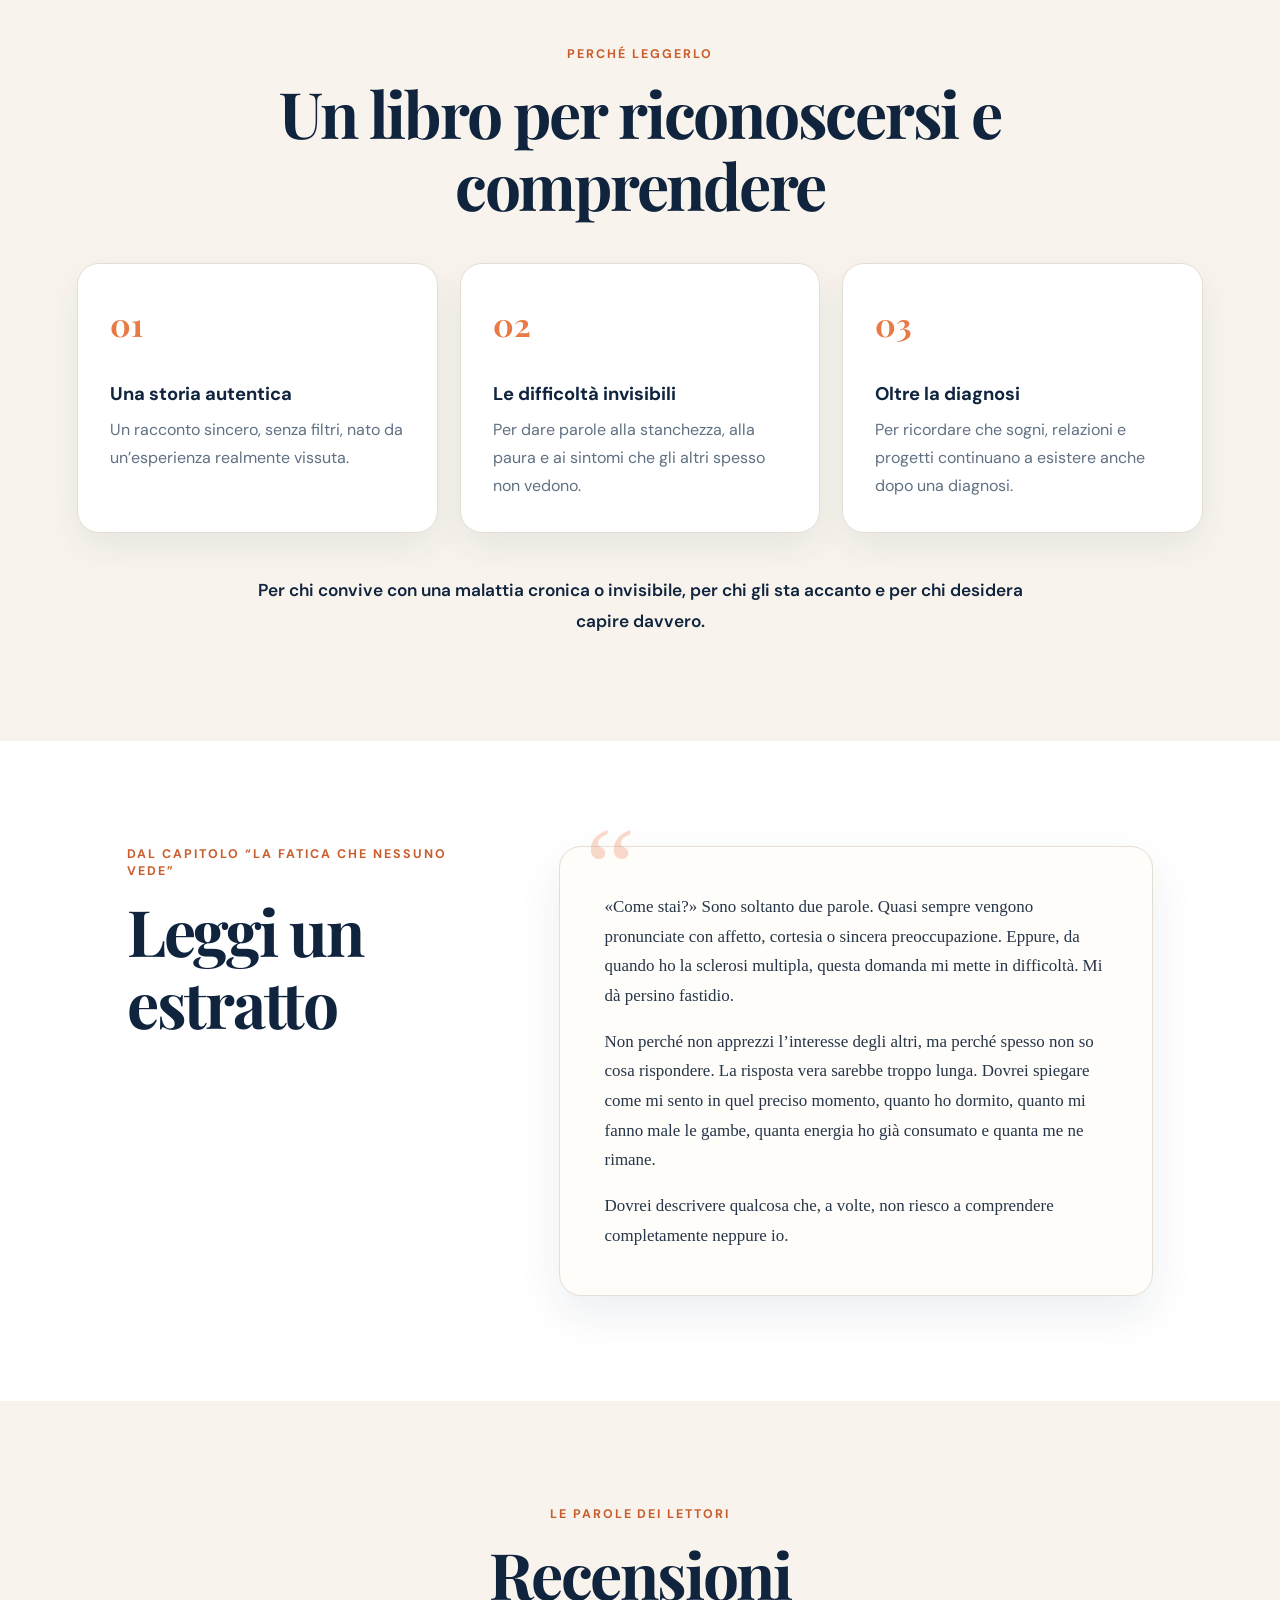
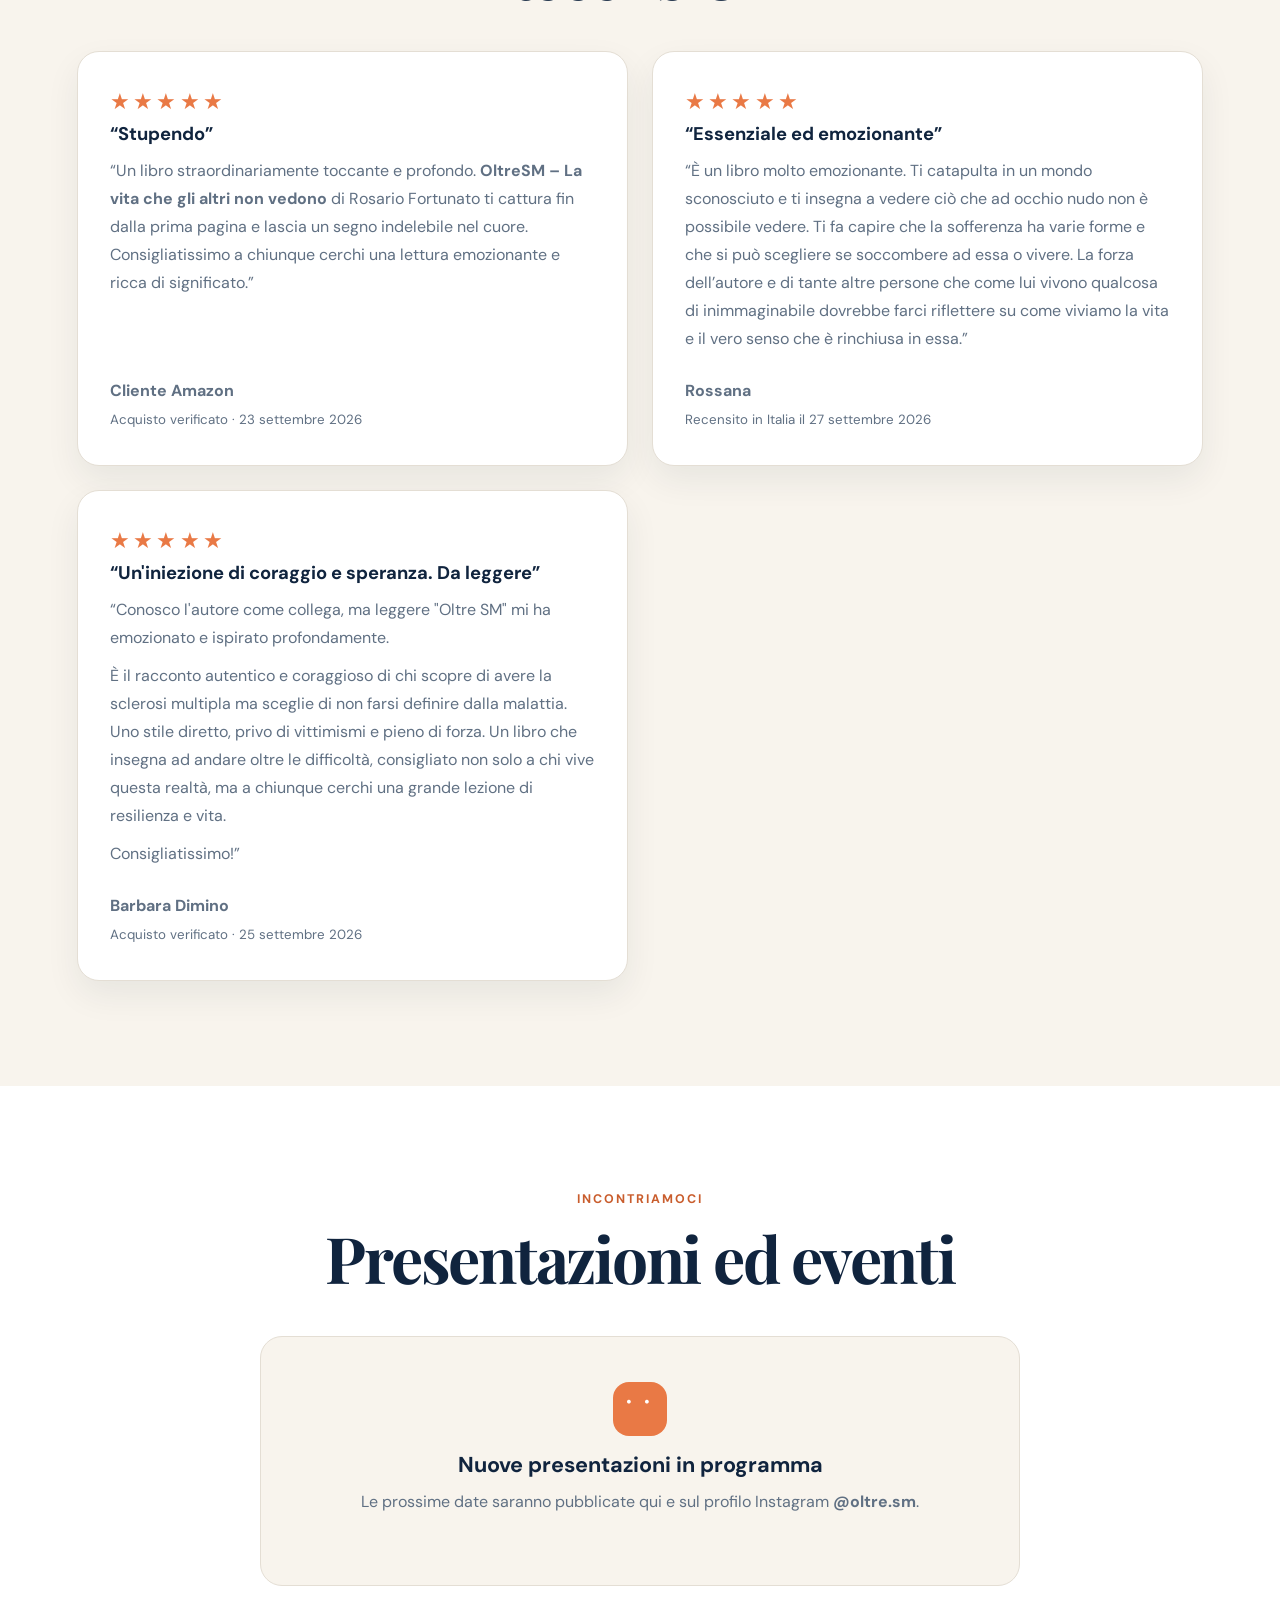
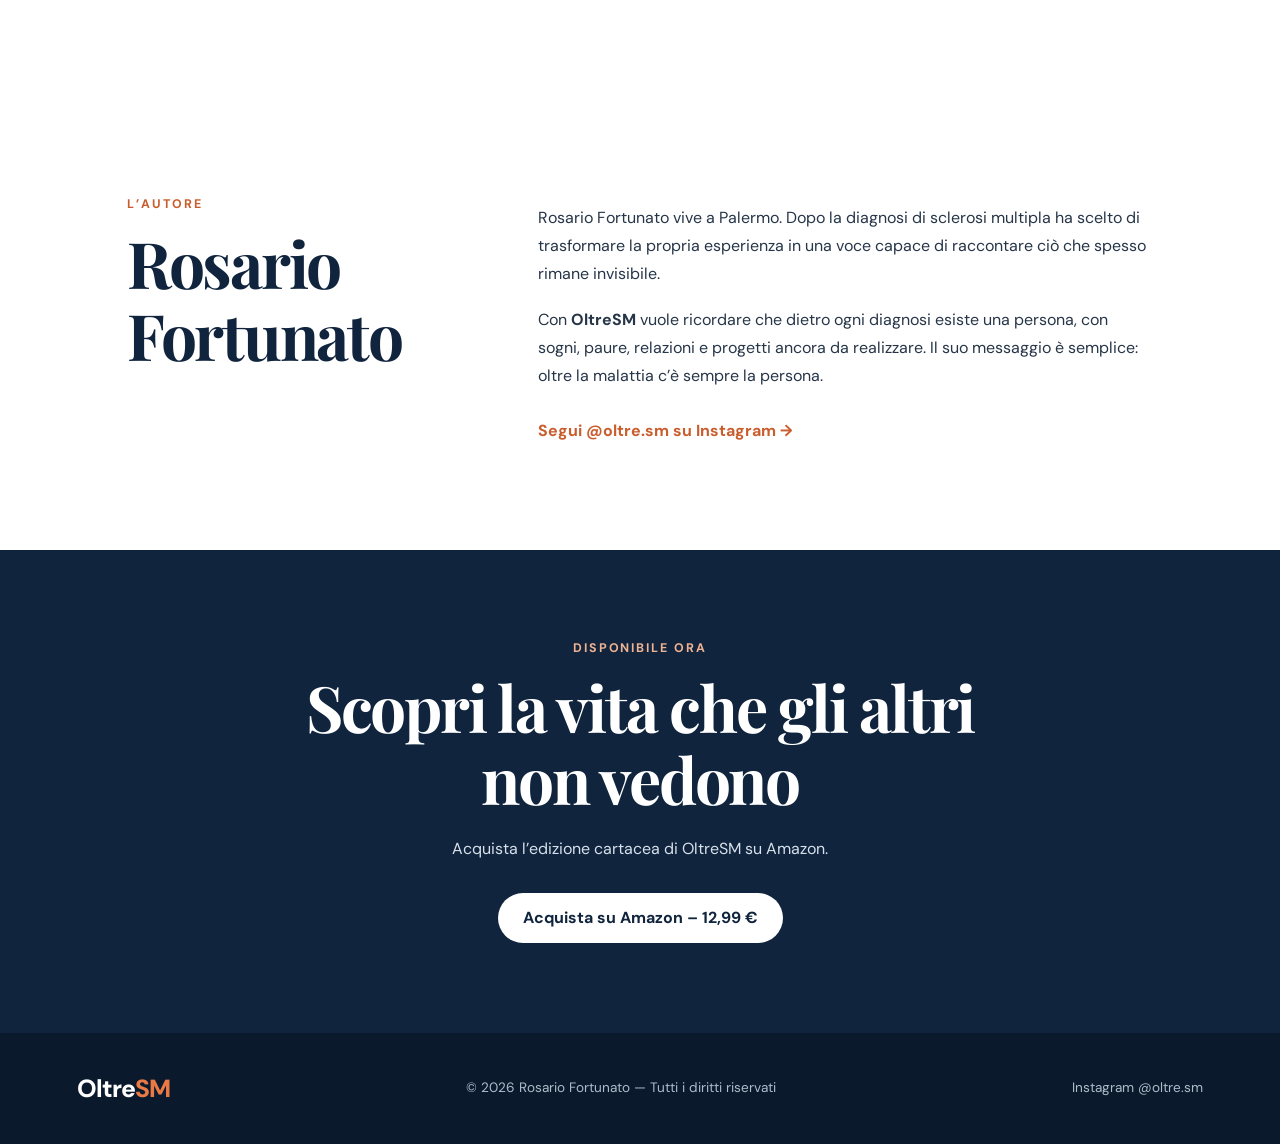
==== commit 349fe369: "Add review section with ratings and comments" ====
--- a/index.html
+++ b/index.html
@@ -305,6 +305,38 @@
               <small>Recensito in Italia il 27 settembre 2026</small>
             </p>
           </article>
+
+          <article class="scheda-motivo">
+            <div
+              class="stelle"
+              aria-label="Recensione di cinque stelle su cinque"
+            >
+              ★★★★★
+            </div>
+
+            <h3>“Un'iniezione di coraggio e speranza. Da leggere”</h3>
+
+            <p>
+              “Conosco l'autore come collega, ma leggere "Oltre SM" mi ha
+              emozionato e ispirato profondamente.
+            </p>
+
+            <p>
+              È il racconto autentico e coraggioso di chi scopre di avere la
+              sclerosi multipla ma sceglie di non farsi definire dalla malattia.
+              Uno stile diretto, privo di vittimismi e pieno di forza. Un libro
+              che insegna ad andare oltre le difficoltà, consigliato non solo a
+              chi vive questa realtà, ma a chiunque cerchi una grande lezione di
+              resilienza e vita.
+            </p>
+
+            <p>Consigliatissimo!”</p>
+
+            <p>
+              <strong>Barbara Dimino</strong><br />
+              <small>Acquisto verificato · 25 settembre 2026</small>
+            </p>
+          </article>
         </div>
       </section>
 
--- a/style.css
+++ b/style.css
@@ -686,3 +686,27 @@
     transition: none !important;
   }
 }
+.griglia-recensioni {
+  display: grid;
+  grid-template-columns: repeat(2, minmax(0, 1fr));
+  gap: 24px;
+  align-items: stretch;
+}
+
+.griglia-recensioni .scheda-motivo {
+  display: flex;
+  flex-direction: column;
+  width: 100%;
+  height: 100%;
+}
+
+.griglia-recensioni .scheda-motivo p:last-child {
+  margin-top: auto;
+  padding-top: 24px;
+}
+
+@media (max-width: 900px) {
+  .griglia-recensioni {
+    grid-template-columns: 1fr;
+  }
+}
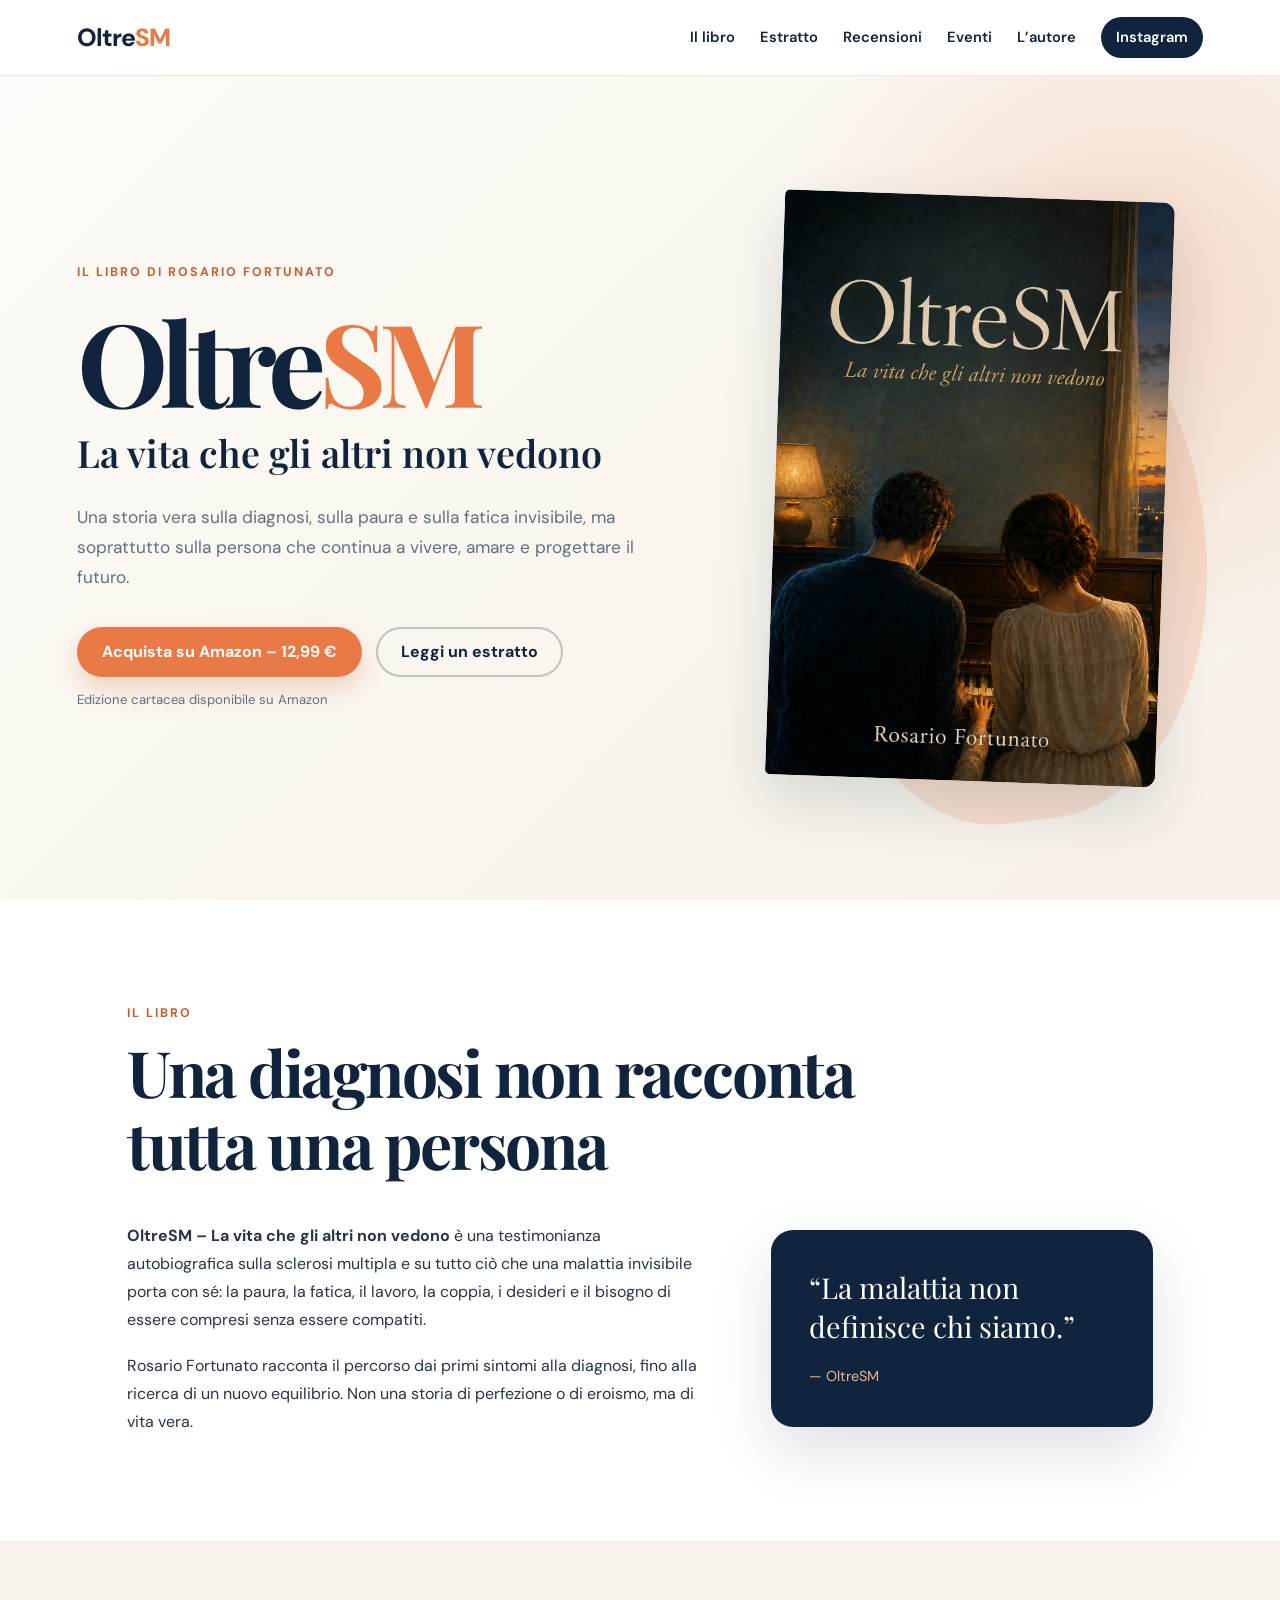
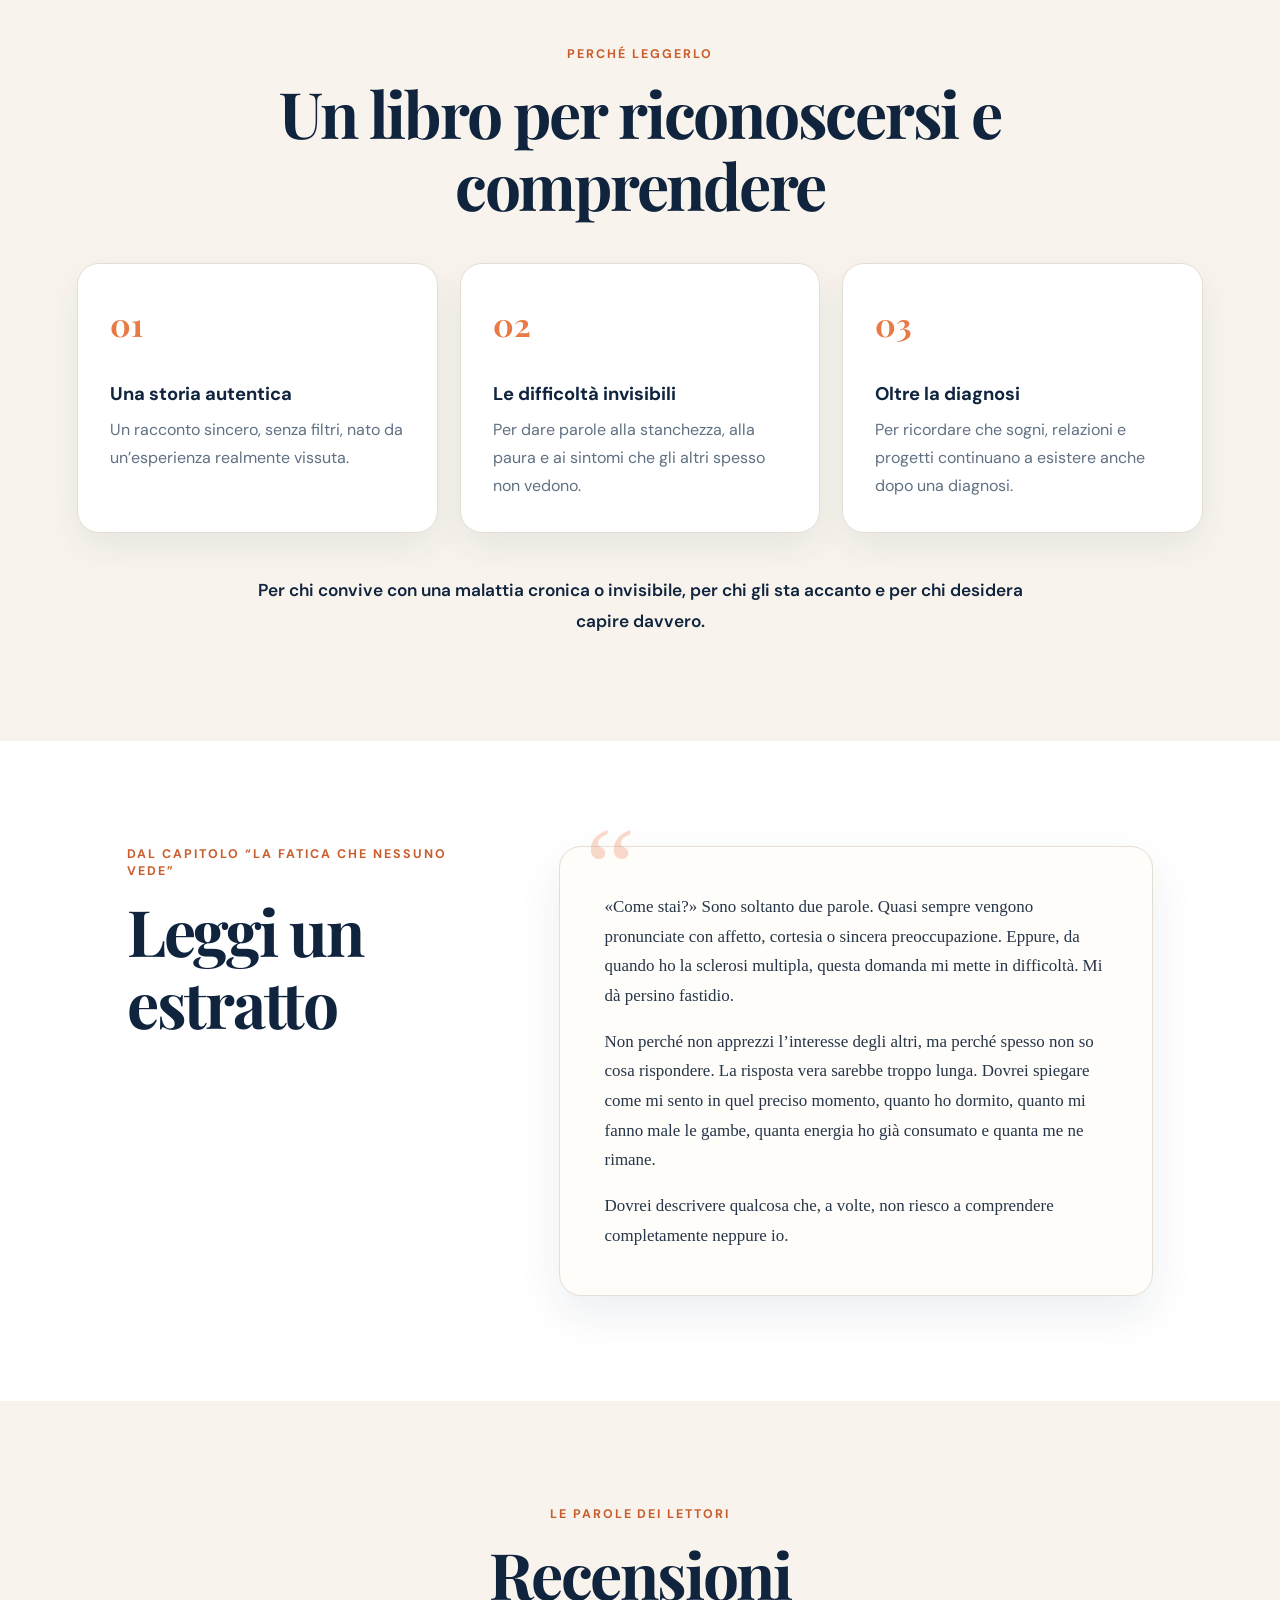
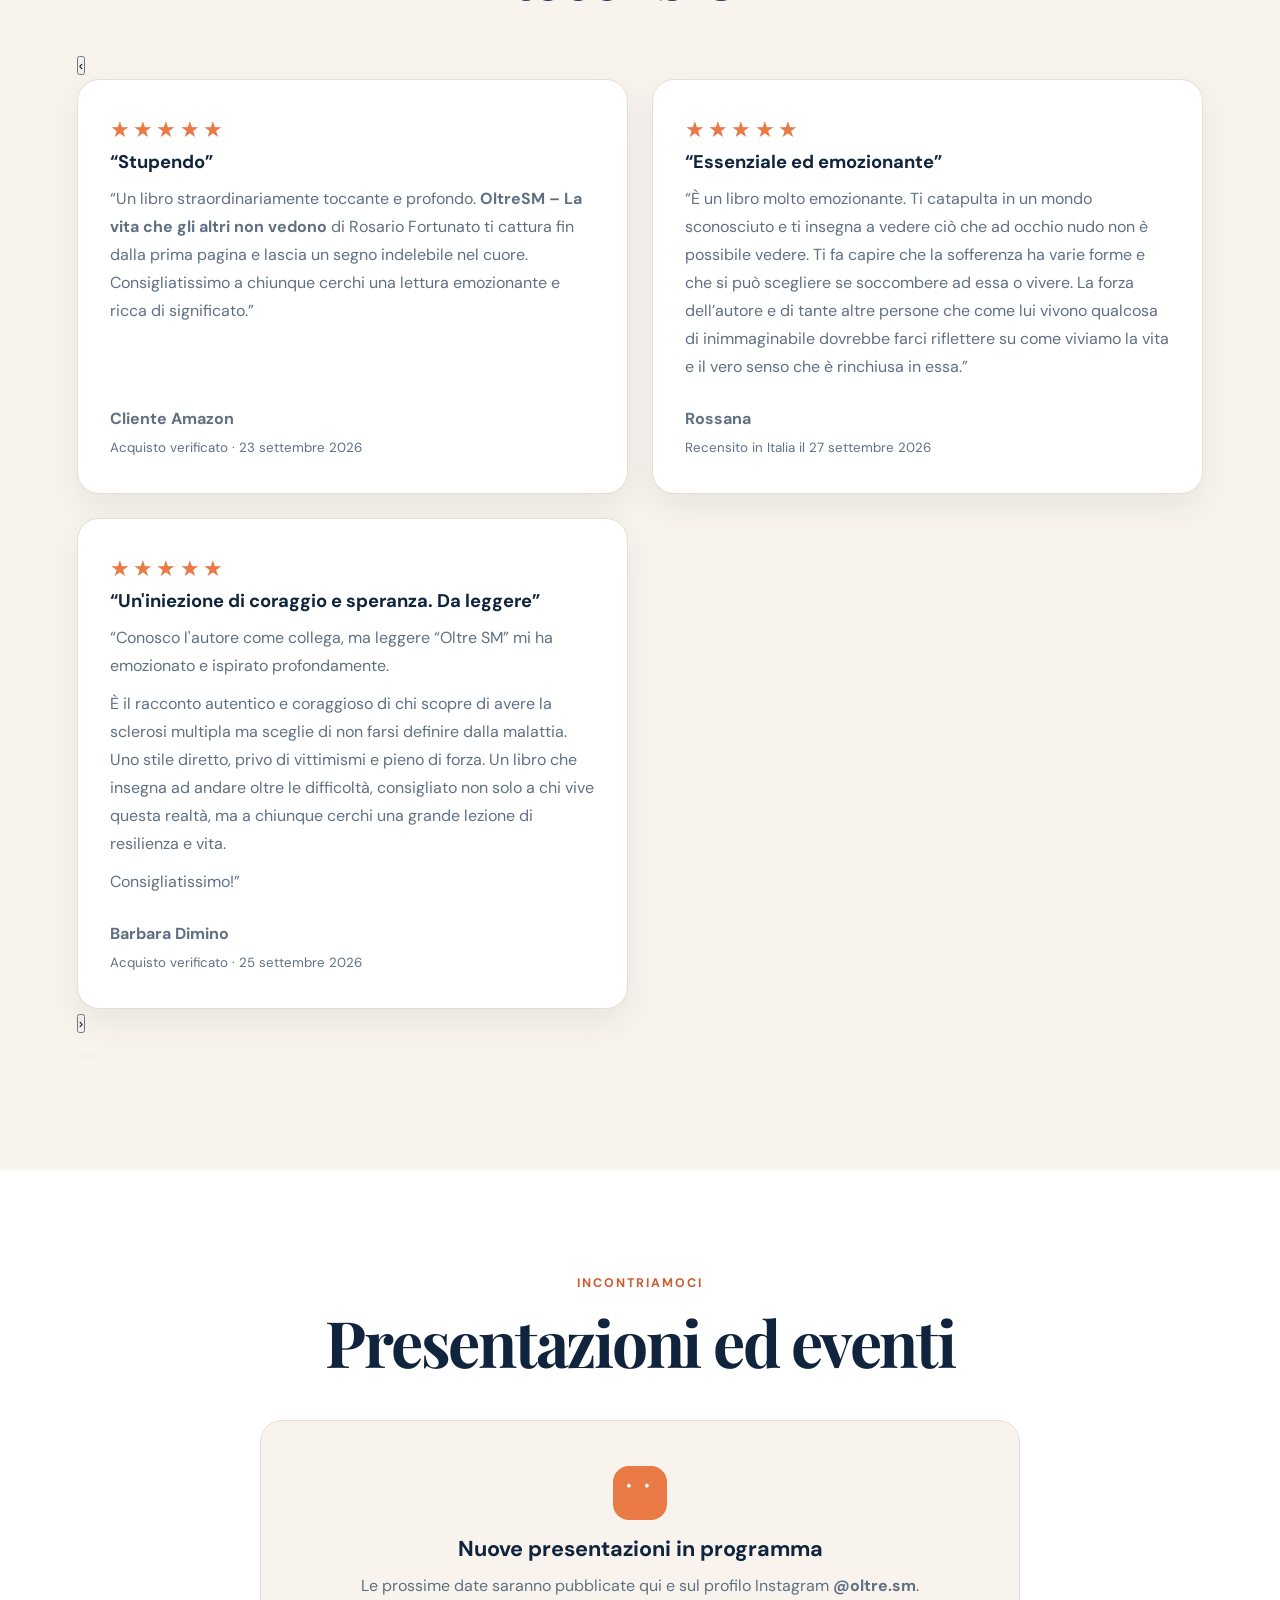
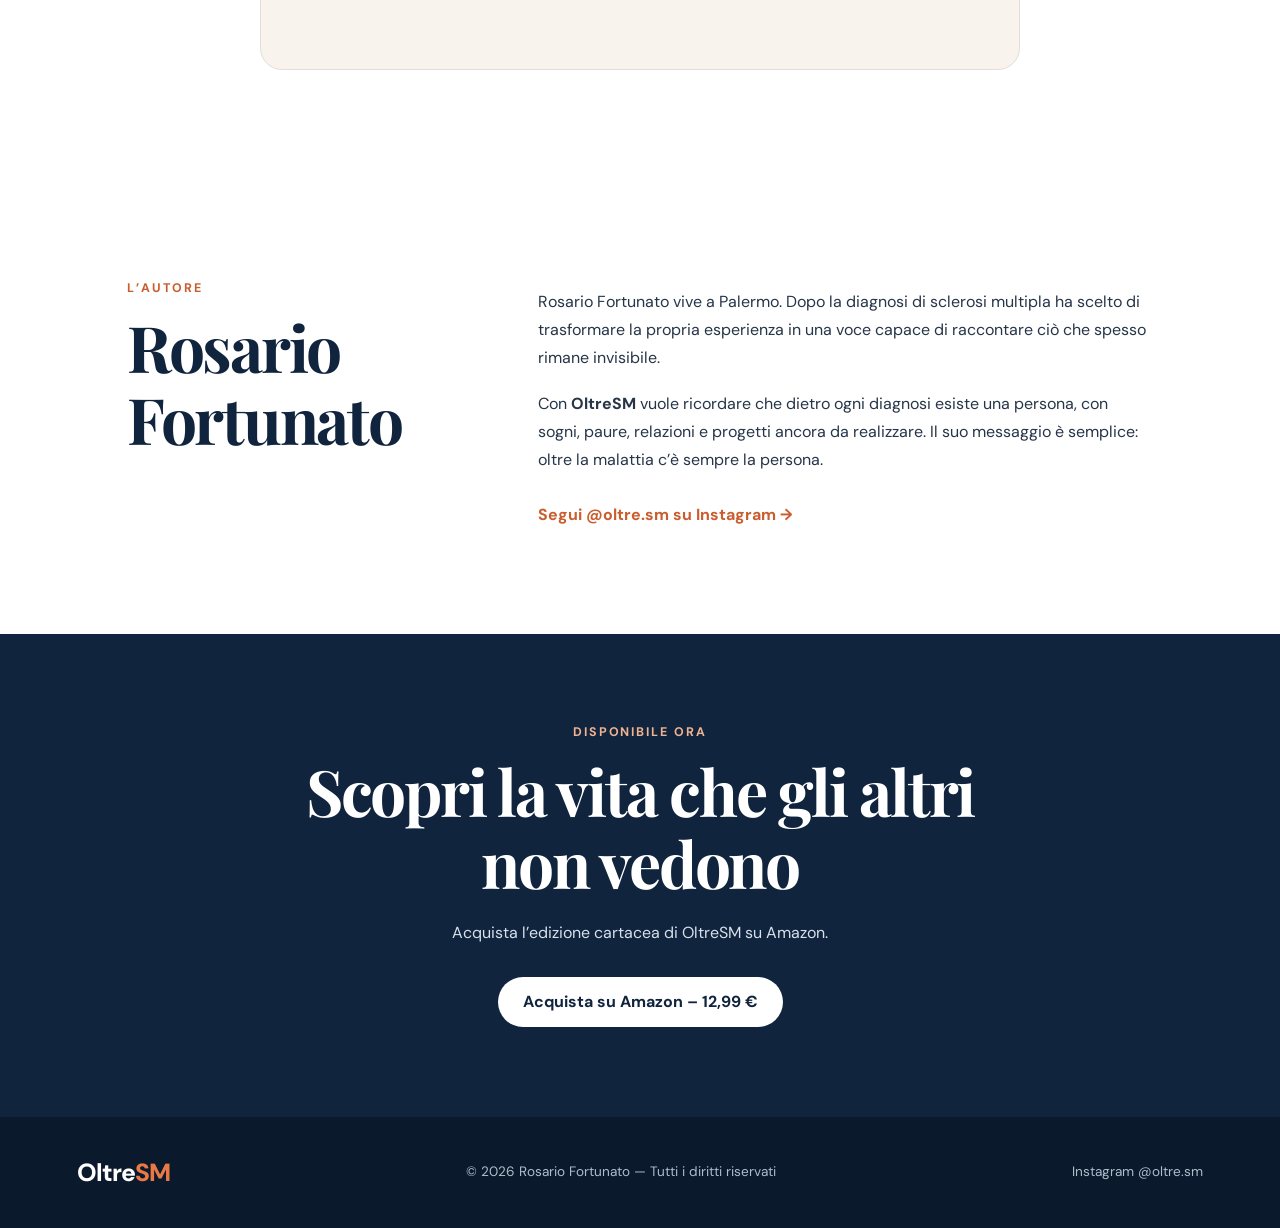
==== commit 63b10c0e: "Update index.html" ====
--- a/index.html
+++ b/index.html
@@ -255,88 +255,142 @@
           <h2>Recensioni</h2>
         </div>
 
-        <div class="griglia-recensioni">
-          <article class="scheda-motivo">
-            <div
-              class="stelle"
-              aria-label="Recensione di cinque stelle su cinque"
-            >
-              ★★★★★
+        <div class="carosello-recensioni">
+          <button
+            class="freccia-recensioni precedente"
+            type="button"
+            aria-label="Mostra la recensione precedente"
+          >
+            ‹
+          </button>
+
+          <div
+            class="finestra-recensioni"
+            aria-live="polite"
+            aria-label="Carosello delle recensioni"
+          >
+            <div class="griglia-recensioni">
+              <article class="scheda-motivo recensione-slide">
+                <div
+                  class="stelle"
+                  aria-label="Recensione di cinque stelle su cinque"
+                >
+                  ★★★★★
+                </div>
+
+                <h3>“Stupendo”</h3>
+
+                <p>
+                  “Un libro straordinariamente toccante e profondo.
+                  <strong>OltreSM – La vita che gli altri non vedono</strong>
+                  di Rosario Fortunato ti cattura fin dalla prima pagina e
+                  lascia un segno indelebile nel cuore. Consigliatissimo a
+                  chiunque cerchi una lettura emozionante e ricca di
+                  significato.”
+                </p>
+
+                <p>
+                  <strong>Cliente Amazon</strong><br />
+                  <small>Acquisto verificato · 23 settembre 2026</small>
+                </p>
+              </article>
+
+              <article class="scheda-motivo recensione-slide">
+                <div
+                  class="stelle"
+                  aria-label="Recensione di cinque stelle su cinque"
+                >
+                  ★★★★★
+                </div>
+
+                <h3>“Essenziale ed emozionante”</h3>
+
+                <p>
+                  “È un libro molto emozionante. Ti catapulta in un mondo
+                  sconosciuto e ti insegna a vedere ciò che ad occhio nudo non è
+                  possibile vedere. Ti fa capire che la sofferenza ha varie
+                  forme e che si può scegliere se soccombere ad essa o vivere.
+                  La forza dell’autore e di tante altre persone che come lui
+                  vivono qualcosa di inimmaginabile dovrebbe farci riflettere su
+                  come viviamo la vita e il vero senso che è rinchiusa in essa.”
+                </p>
+
+                <p>
+                  <strong>Rossana</strong><br />
+                  <small>Recensito in Italia il 27 settembre 2026</small>
+                </p>
+              </article>
+
+              <article class="scheda-motivo recensione-slide">
+                <div
+                  class="stelle"
+                  aria-label="Recensione di cinque stelle su cinque"
+                >
+                  ★★★★★
+                </div>
+
+                <h3>“Un'iniezione di coraggio e speranza. Da leggere”</h3>
+
+                <p>
+                  “Conosco l'autore come collega, ma leggere “Oltre SM” mi ha
+                  emozionato e ispirato profondamente.
+                </p>
+
+                <p>
+                  È il racconto autentico e coraggioso di chi scopre di avere la
+                  sclerosi multipla ma sceglie di non farsi definire dalla
+                  malattia. Uno stile diretto, privo di vittimismi e pieno di
+                  forza. Un libro che insegna ad andare oltre le difficoltà,
+                  consigliato non solo a chi vive questa realtà, ma a chiunque
+                  cerchi una grande lezione di resilienza e vita.
+                </p>
+
+                <p>Consigliatissimo!”</p>
+
+                <p>
+                  <strong>Barbara Dimino</strong><br />
+                  <small>Acquisto verificato · 25 settembre 2026</small>
+                </p>
+              </article>
             </div>
-
-            <h3>“Stupendo”</h3>
-
-            <p>
-              “Un libro straordinariamente toccante e profondo.
-              <strong>OltreSM – La vita che gli altri non vedono</strong>
-              di Rosario Fortunato ti cattura fin dalla prima pagina e lascia un
-              segno indelebile nel cuore. Consigliatissimo a chiunque cerchi una
-              lettura emozionante e ricca di significato.”
-            </p>
-
-            <p>
-              <strong>Cliente Amazon</strong><br />
-              <small>Acquisto verificato · 23 settembre 2026</small>
-            </p>
-          </article>
-
-          <article class="scheda-motivo">
-            <div
-              class="stelle"
-              aria-label="Recensione di cinque stelle su cinque"
-            >
-              ★★★★★
-            </div>
-
-            <h3>“Essenziale ed emozionante”</h3>
-
-            <p>
-              “È un libro molto emozionante. Ti catapulta in un mondo
-              sconosciuto e ti insegna a vedere ciò che ad occhio nudo non è
-              possibile vedere. Ti fa capire che la sofferenza ha varie forme e
-              che si può scegliere se soccombere ad essa o vivere. La forza
-              dell’autore e di tante altre persone che come lui vivono qualcosa
-              di inimmaginabile dovrebbe farci riflettere su come viviamo la
-              vita e il vero senso che è rinchiusa in essa.”
-            </p>
-
-            <p>
-              <strong>Rossana</strong><br />
-              <small>Recensito in Italia il 27 settembre 2026</small>
-            </p>
-          </article>
-
-          <article class="scheda-motivo">
-            <div
-              class="stelle"
-              aria-label="Recensione di cinque stelle su cinque"
-            >
-              ★★★★★
-            </div>
-
-            <h3>“Un'iniezione di coraggio e speranza. Da leggere”</h3>
-
-            <p>
-              “Conosco l'autore come collega, ma leggere "Oltre SM" mi ha
-              emozionato e ispirato profondamente.
-            </p>
-
-            <p>
-              È il racconto autentico e coraggioso di chi scopre di avere la
-              sclerosi multipla ma sceglie di non farsi definire dalla malattia.
-              Uno stile diretto, privo di vittimismi e pieno di forza. Un libro
-              che insegna ad andare oltre le difficoltà, consigliato non solo a
-              chi vive questa realtà, ma a chiunque cerchi una grande lezione di
-              resilienza e vita.
-            </p>
-
-            <p>Consigliatissimo!”</p>
-
-            <p>
-              <strong>Barbara Dimino</strong><br />
-              <small>Acquisto verificato · 25 settembre 2026</small>
-            </p>
-          </article>
+          </div>
+
+          <button
+            class="freccia-recensioni successiva"
+            type="button"
+            aria-label="Mostra la recensione successiva"
+          >
+            ›
+          </button>
+        </div>
+
+        <div
+          class="indicatori-recensioni"
+          aria-label="Seleziona una recensione"
+        >
+          <button
+            class="indicatore-recensione attivo"
+            type="button"
+            data-indice="0"
+            aria-label="Mostra la recensione 1"
+            aria-current="true"
+          ></button>
+
+          <button
+            class="indicatore-recensione"
+            type="button"
+            data-indice="1"
+            aria-label="Mostra la recensione 2"
+            aria-current="false"
+          ></button>
+
+          <button
+            class="indicatore-recensione"
+            type="button"
+            data-indice="2"
+            aria-label="Mostra la recensione 3"
+            aria-current="false"
+          ></button>
         </div>
       </section>
 
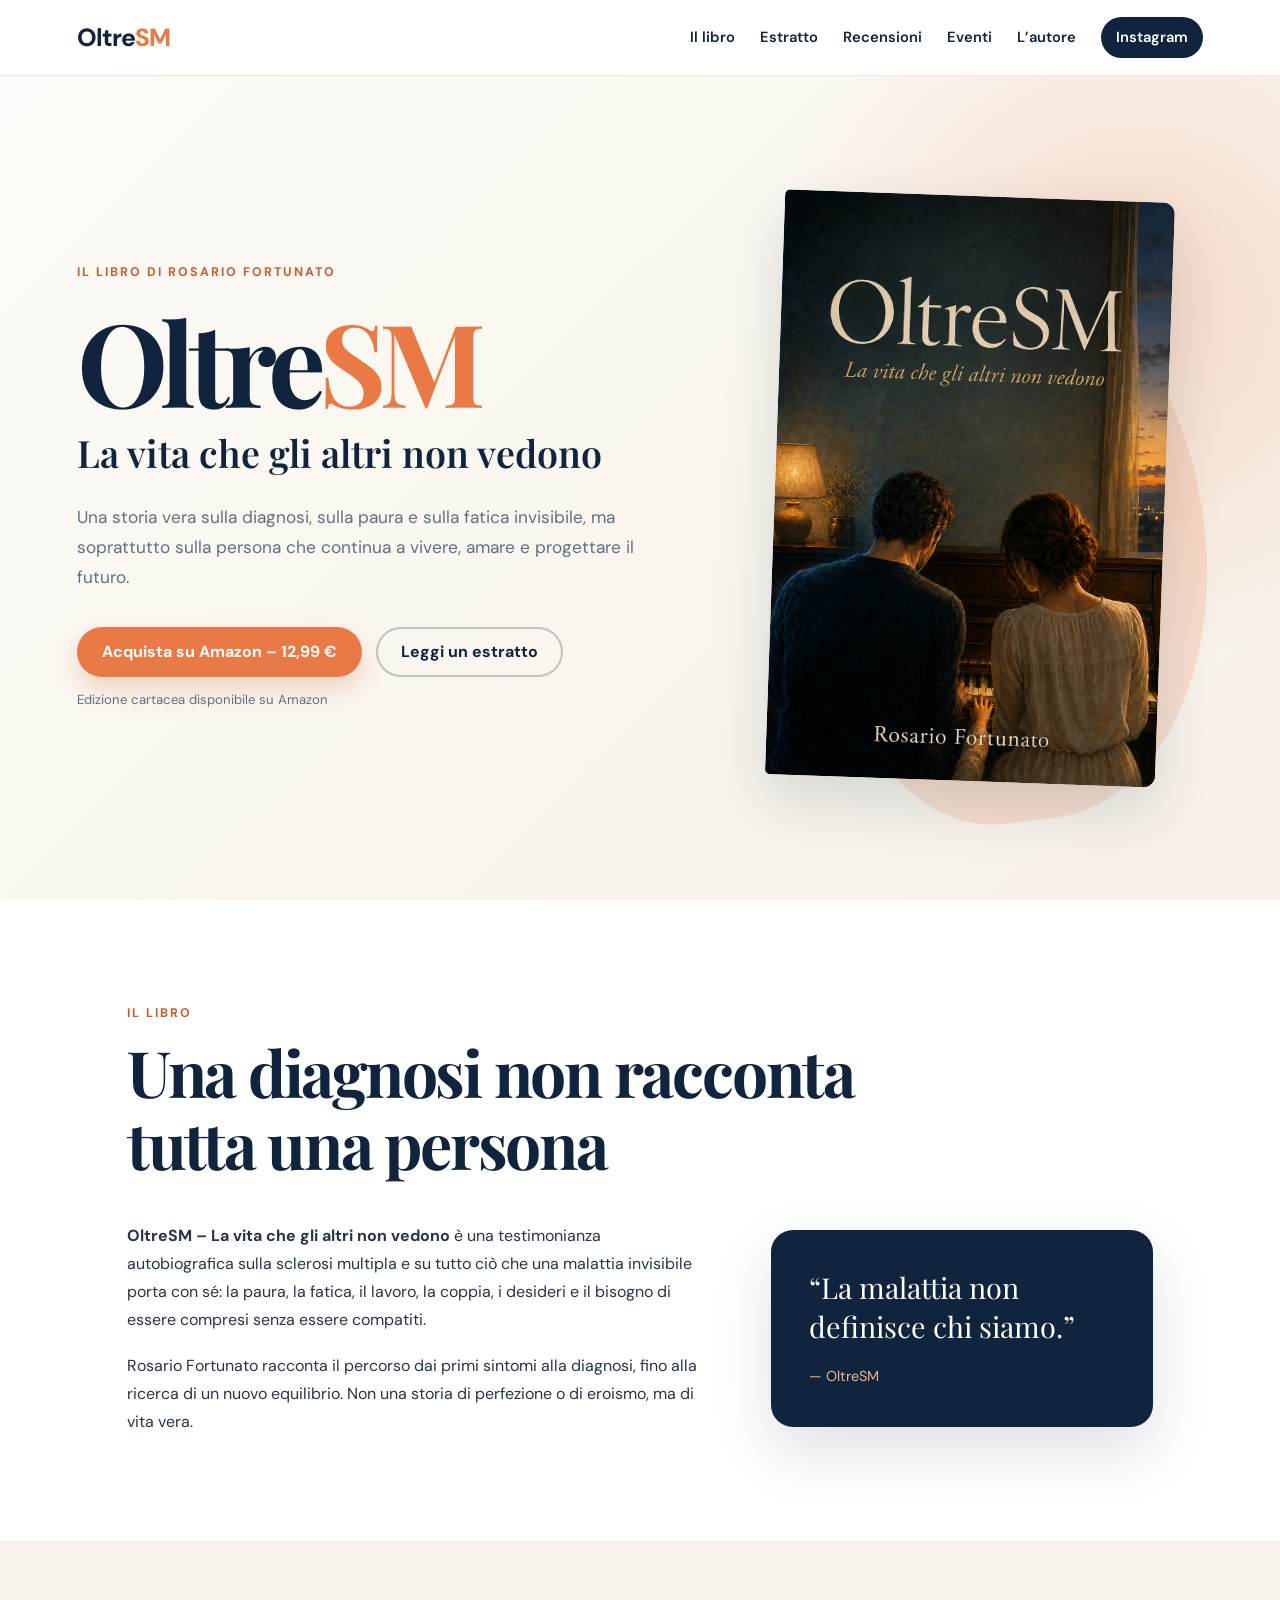
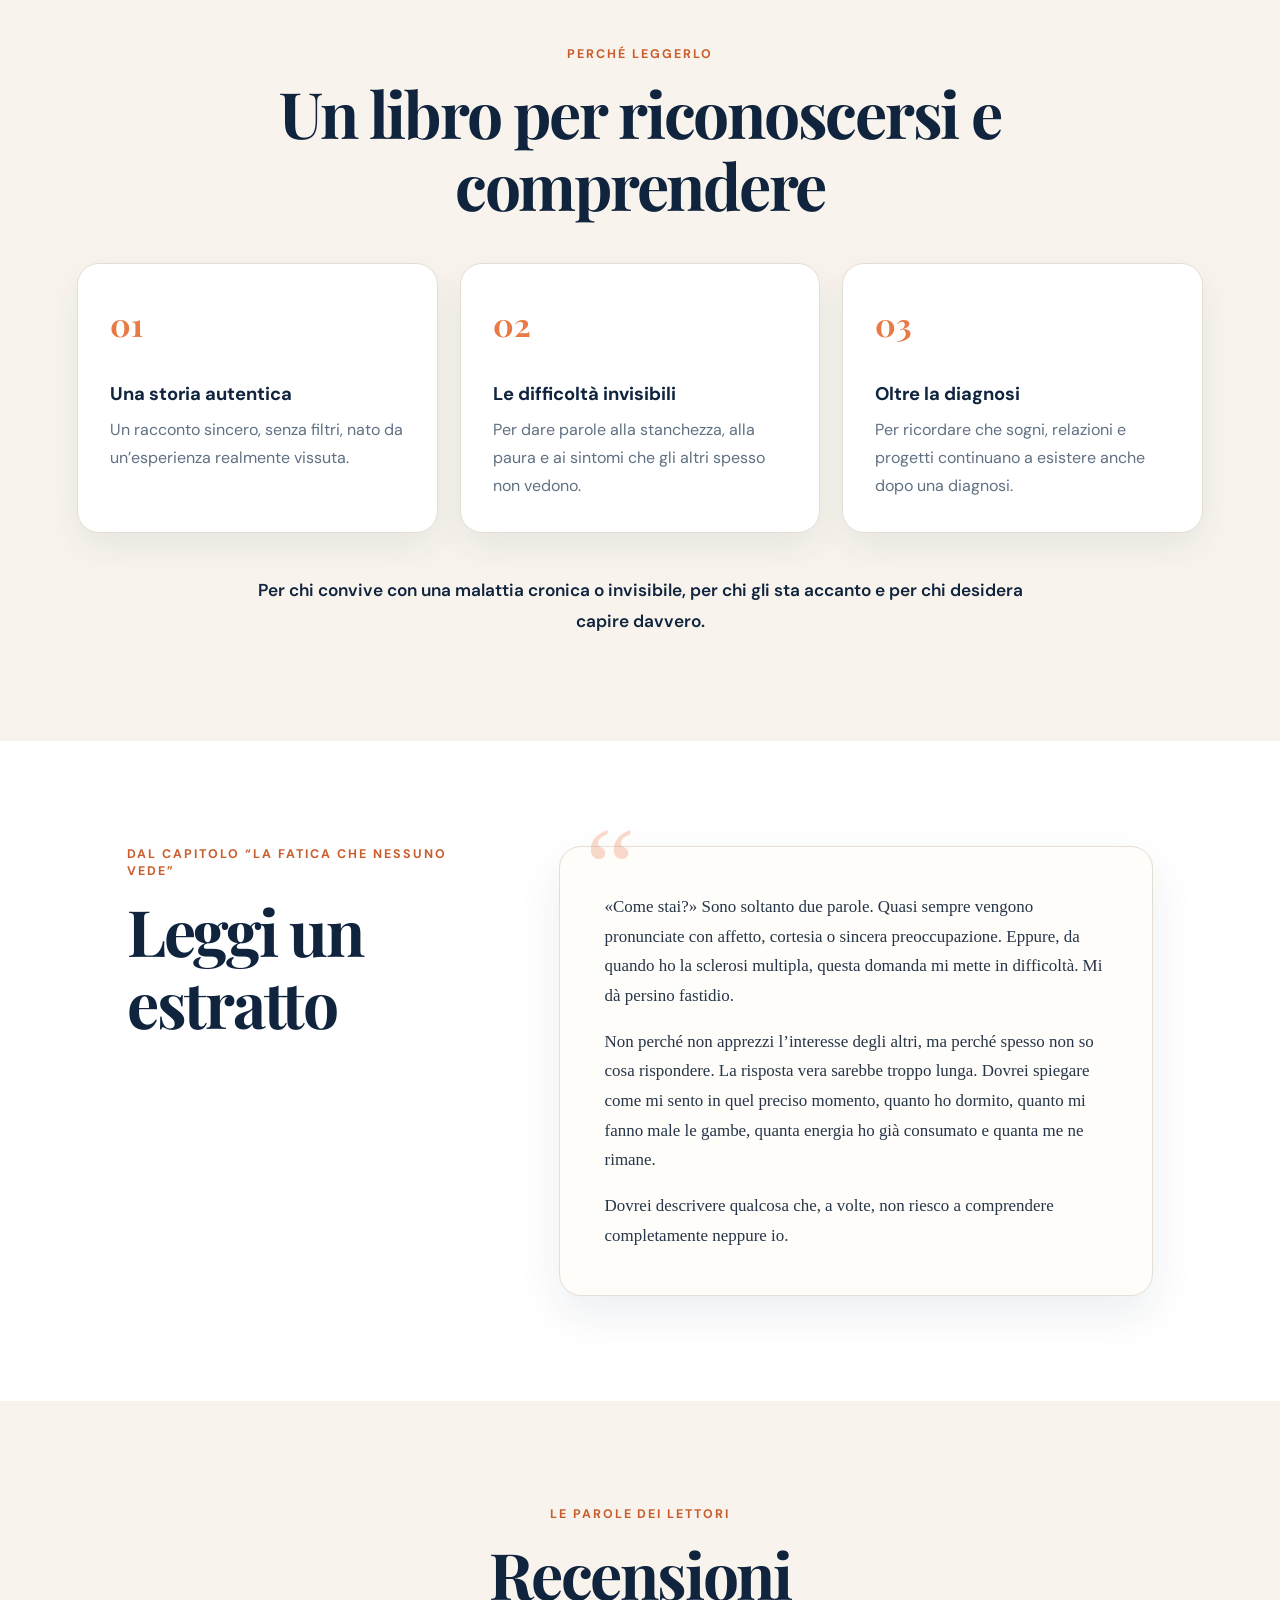
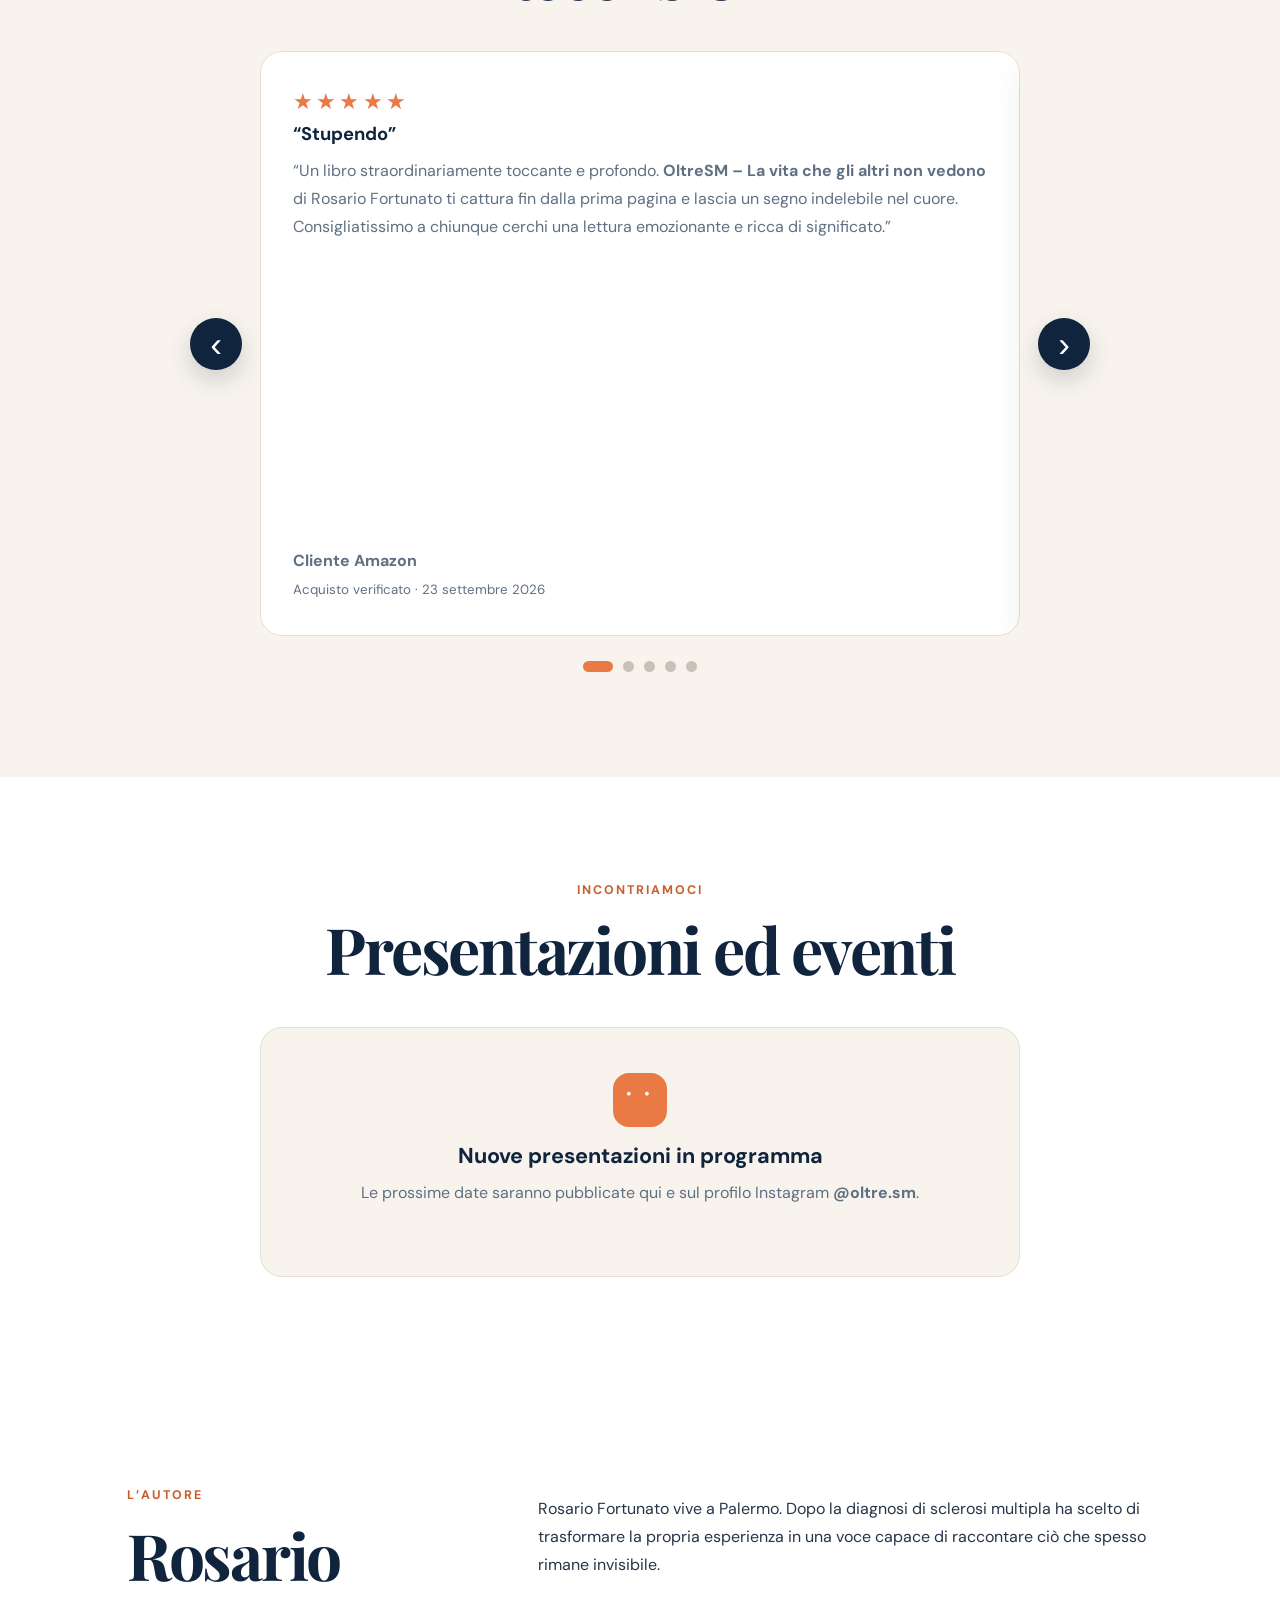
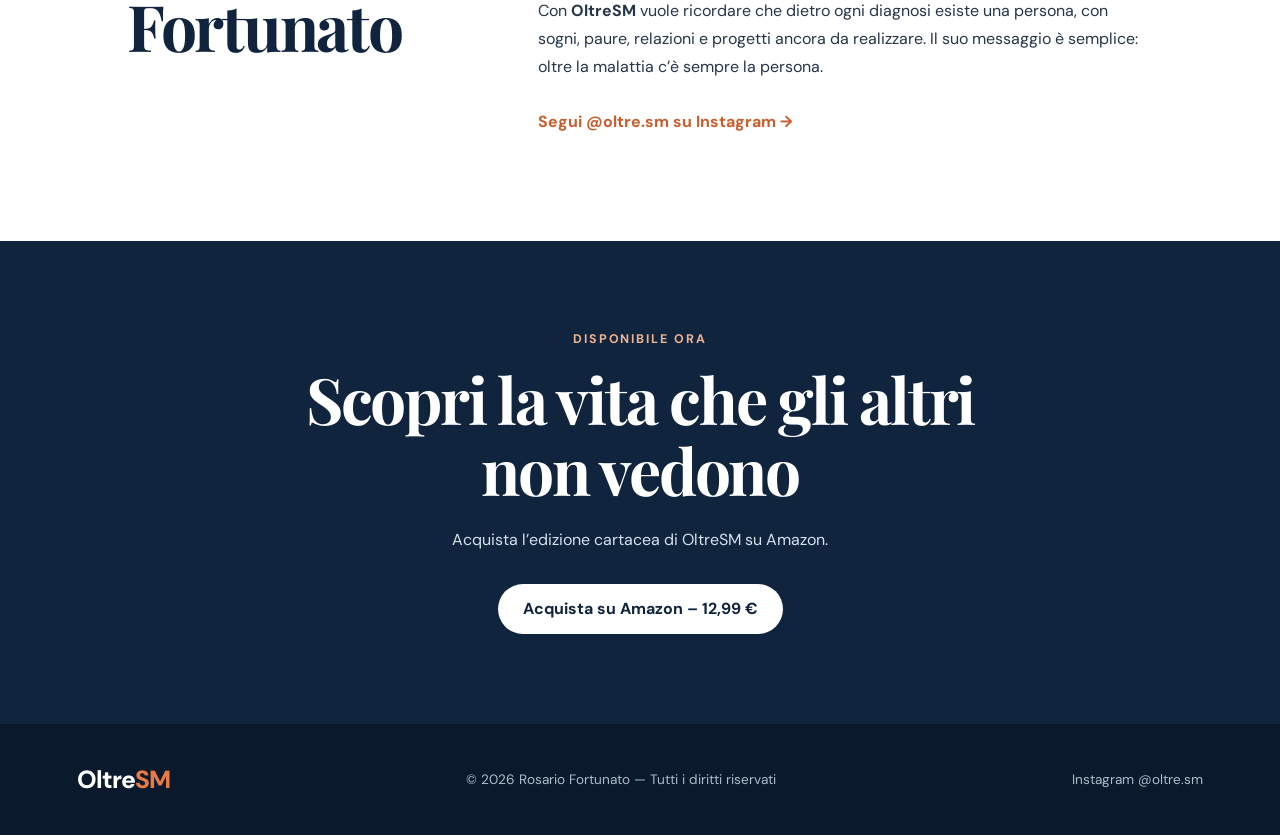
==== commit f32aeb5b: "Fix Italian text and add new review sections Corrected Italian text formatting and added new reviews" ====
--- a/index.html
+++ b/index.html
@@ -312,7 +312,7 @@
                   forme e che si può scegliere se soccombere ad essa o vivere.
                   La forza dell’autore e di tante altre persone che come lui
                   vivono qualcosa di inimmaginabile dovrebbe farci riflettere su
-                  come viviamo la vita e il vero senso che è rinchiusa in essa.”
+                  come viviamo la vita e il vero senso che è racchiuso in essa.”
                 </p>
 
                 <p>
@@ -329,10 +329,10 @@
                   ★★★★★
                 </div>
 
-                <h3>“Un'iniezione di coraggio e speranza. Da leggere”</h3>
-
-                <p>
-                  “Conosco l'autore come collega, ma leggere “Oltre SM” mi ha
+                <h3>“Un’iniezione di coraggio e speranza. Da leggere”</h3>
+
+                <p>
+                  “Conosco l’autore come collega, ma leggere OltreSM mi ha
                   emozionato e ispirato profondamente.
                 </p>
 
@@ -352,6 +352,78 @@
                   <small>Acquisto verificato · 25 settembre 2026</small>
                 </p>
               </article>
+
+              <article class="scheda-motivo recensione-slide">
+                <div
+                  class="stelle"
+                  aria-label="Recensione di cinque stelle su cinque"
+                >
+                  ★★★★★
+                </div>
+
+                <h3>“Un invito alla riflessione”</h3>
+
+                <p>
+                  “Letto tutto d’un fiato, questo toccante e immenso racconto di
+                  un semplice ragazzo di trent’anni, uno come tanti, con i suoi
+                  sogni, speranze e progetti. Un ragazzo che, all’improvviso, si
+                  è visto stravolgere completamente la propria vita.
+                </p>
+
+                <p>
+                  Ma questo libro non è soltanto il racconto di un’esperienza
+                  personale. È soprattutto un invito a fermarsi e a riflettere:
+                  su quanto possa essere fragile e imprevedibile la nostra
+                  quotidianità e su come tutto ciò che diamo per scontato possa
+                  cambiare da un giorno all’altro.
+                </p>
+
+                <p>
+                  È il racconto di un ragazzo straordinario, non tanto per ciò
+                  che si è trovato ad affrontare, quanto per il modo in cui ha
+                  scelto di farlo. Con la forza dell’amore per la vita, per le
+                  persone che ama e, soprattutto, per sé stesso.
+                </p>
+
+                <p>
+                  La malattia può cambiare la nostra vita e costringerci a
+                  riscrivere i nostri progetti, ma non può definire chi siamo.
+                  Grazie per aver trasformato una parte così difficile della tua
+                  vita in una testimonianza capace di arrivare al cuore e di far
+                  riflettere. Consigliatissimo!”
+                </p>
+
+                <p>
+                  <strong>Massimiliano</strong><br />
+                  <small>Acquisto verificato · 28 settembre 2026</small>
+                </p>
+              </article>
+
+              <article class="scheda-motivo recensione-slide">
+                <div
+                  class="stelle"
+                  aria-label="Recensione di cinque stelle su cinque"
+                >
+                  ★★★★★
+                </div>
+
+                <h3>“Brividi. Un libro che tutti dovrebbero leggere”</h3>
+
+                <p>
+                  “Dentro trovi coraggio, forza, ma soprattutto un messaggio
+                  significativo. Un libro pieno di emozioni contrastanti.
+                </p>
+
+                <p>
+                  Si legge in un battibaleno poiché è molto travolgente,
+                  semplice e curato nella scrittura. ❤️”
+                </p>
+
+                <p>
+                  <strong>Cliente Amazon</strong><br />
+                  <small>Acquisto verificato</small>
+                </p>
+              </article>
             </div>
           </div>
 
@@ -389,6 +461,22 @@
             type="button"
             data-indice="2"
             aria-label="Mostra la recensione 3"
+            aria-current="false"
+          ></button>
+
+          <button
+            class="indicatore-recensione"
+            type="button"
+            data-indice="3"
+            aria-label="Mostra la recensione 4"
+            aria-current="false"
+          ></button>
+
+          <button
+            class="indicatore-recensione"
+            type="button"
+            data-indice="4"
+            aria-label="Mostra la recensione 5"
             aria-current="false"
           ></button>
         </div>
--- a/style.css
+++ b/style.css
@@ -432,6 +432,101 @@
   letter-spacing: 0.15em;
 }
 
+.carosello-recensioni {
+  display: grid;
+  grid-template-columns: 52px minmax(0, 1fr) 52px;
+  align-items: center;
+  gap: 18px;
+  max-width: 900px;
+  margin: 0 auto;
+}
+
+.finestra-recensioni {
+  min-width: 0;
+  overflow: hidden;
+  border-radius: var(--raggio);
+  touch-action: pan-y;
+}
+
+.griglia-recensioni {
+  display: flex;
+  align-items: stretch;
+  transition: transform 0.45s ease;
+  will-change: transform;
+}
+
+.griglia-recensioni .recensione-slide {
+  display: flex;
+  flex: 0 0 100%;
+  flex-direction: column;
+  width: 100%;
+  max-width: none;
+  margin: 0;
+}
+
+.griglia-recensioni .recensione-slide p:last-child {
+  margin-top: auto;
+  padding-top: 24px;
+}
+
+.freccia-recensioni {
+  display: grid;
+  width: 52px;
+  height: 52px;
+  padding: 0;
+  place-items: center;
+  color: var(--bianco);
+  font-family: Arial, sans-serif;
+  font-size: 2.2rem;
+  line-height: 1;
+  background: var(--blu);
+  border: 0;
+  border-radius: 50%;
+  box-shadow: 0 10px 24px rgba(16, 36, 62, 0.18);
+  cursor: pointer;
+  transition:
+    background 0.2s ease,
+    transform 0.2s ease;
+}
+
+.freccia-recensioni:hover,
+.freccia-recensioni:focus-visible {
+  background: var(--arancio-scuro);
+  transform: scale(1.06);
+}
+
+.freccia-recensioni:focus-visible,
+.indicatore-recensione:focus-visible {
+  outline: 3px solid rgba(233, 121, 69, 0.42);
+  outline-offset: 3px;
+}
+
+.indicatori-recensioni {
+  display: flex;
+  justify-content: center;
+  gap: 10px;
+  margin-top: 25px;
+}
+
+.indicatore-recensione {
+  width: 11px;
+  height: 11px;
+  padding: 0;
+  background: #c8c1b7;
+  border: 0;
+  border-radius: 50%;
+  cursor: pointer;
+  transition:
+    width 0.2s ease,
+    background 0.2s ease;
+}
+
+.indicatore-recensione.attivo {
+  width: 30px;
+  background: var(--arancio);
+  border-radius: 999px;
+}
+
 .evento-vuoto {
   background: var(--crema);
 }
@@ -629,6 +724,11 @@
     max-width: 600px;
     margin: 0 auto;
   }
+
+  .griglia-recensioni .recensione-slide {
+    max-width: none;
+    margin: 0;
+  }
 }
 
 @media (max-width: 600px) {
@@ -664,6 +764,21 @@
     padding: 28px;
   }
 
+  .carosello-recensioni {
+    grid-template-columns: 40px minmax(0, 1fr) 40px;
+    gap: 8px;
+  }
+
+  .freccia-recensioni {
+    width: 40px;
+    height: 40px;
+    font-size: 1.75rem;
+  }
+
+  .griglia-recensioni .recensione-slide {
+    padding: 25px;
+  }
+
   blockquote p {
     font-size: 1.5rem;
   }
@@ -686,27 +801,3 @@
     transition: none !important;
   }
 }
-.griglia-recensioni {
-  display: grid;
-  grid-template-columns: repeat(2, minmax(0, 1fr));
-  gap: 24px;
-  align-items: stretch;
-}
-
-.griglia-recensioni .scheda-motivo {
-  display: flex;
-  flex-direction: column;
-  width: 100%;
-  height: 100%;
-}
-
-.griglia-recensioni .scheda-motivo p:last-child {
-  margin-top: auto;
-  padding-top: 24px;
-}
-
-@media (max-width: 900px) {
-  .griglia-recensioni {
-    grid-template-columns: 1fr;
-  }
-}
